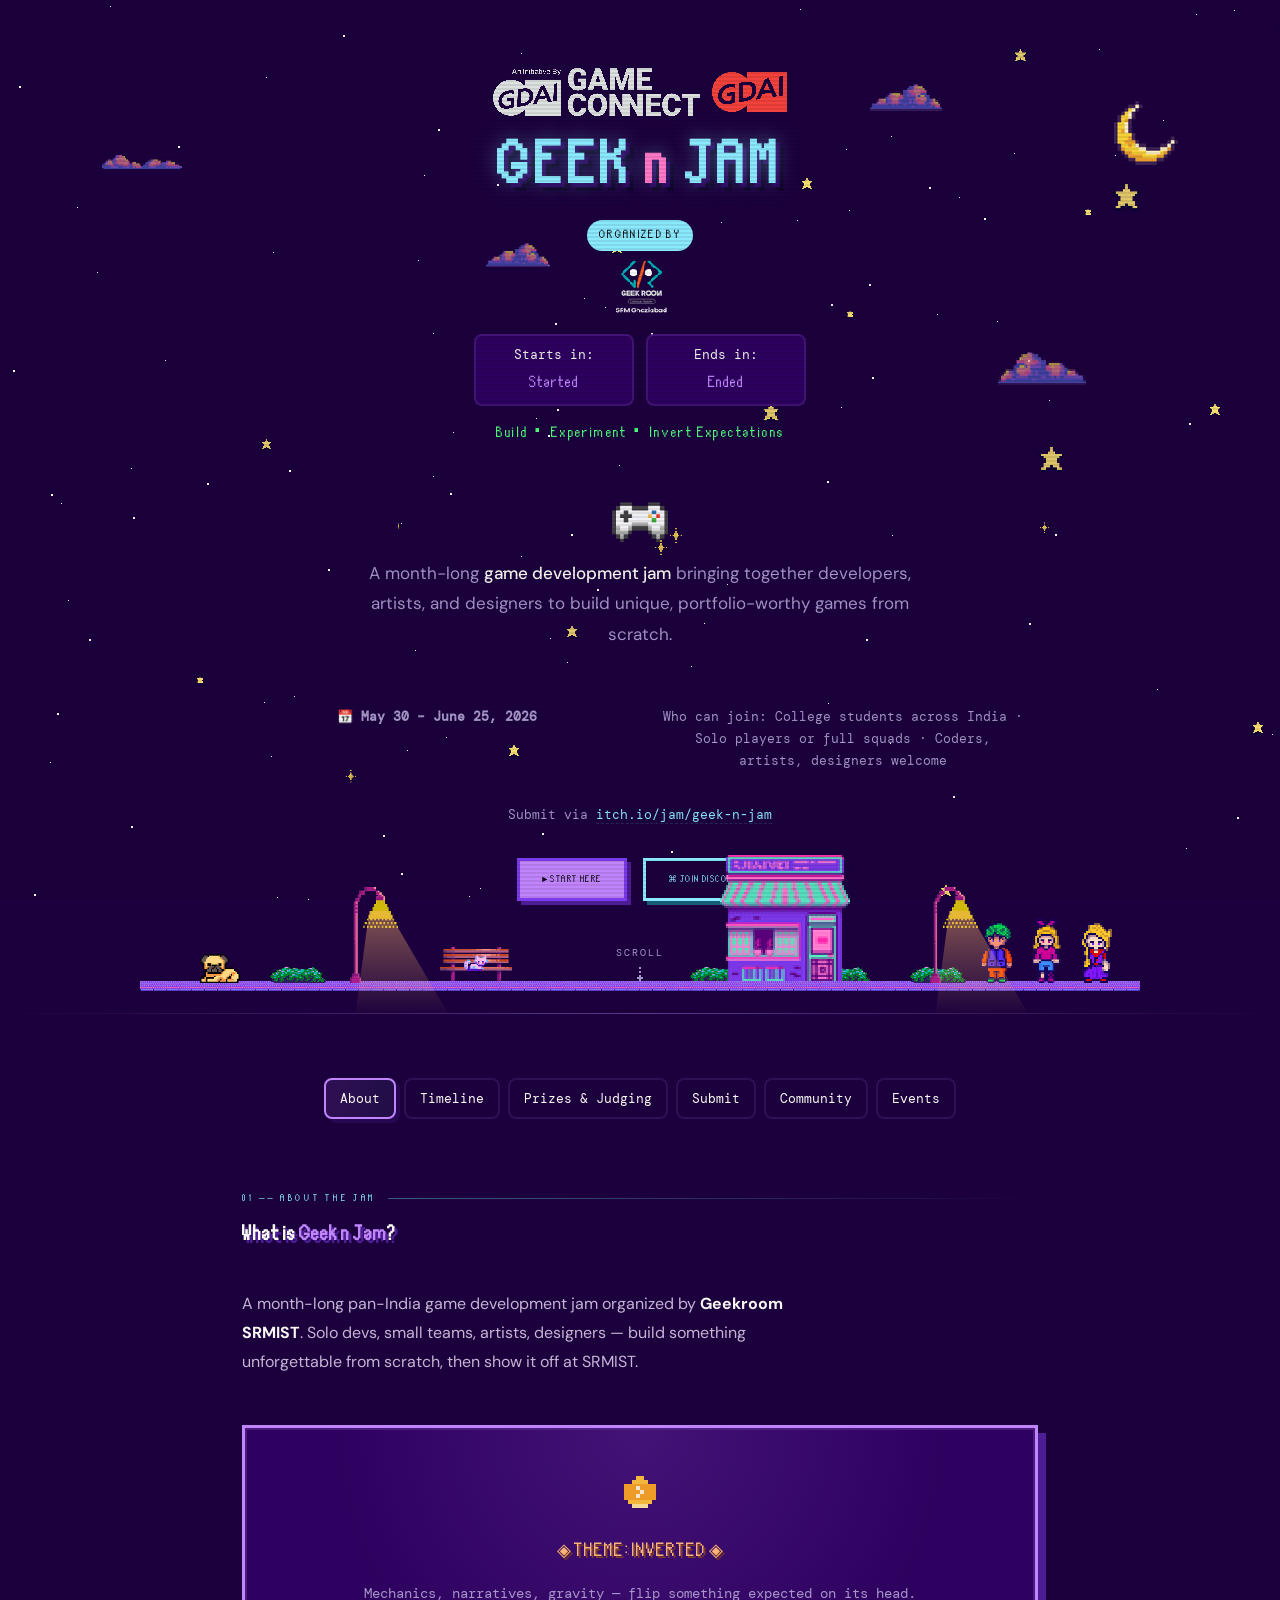
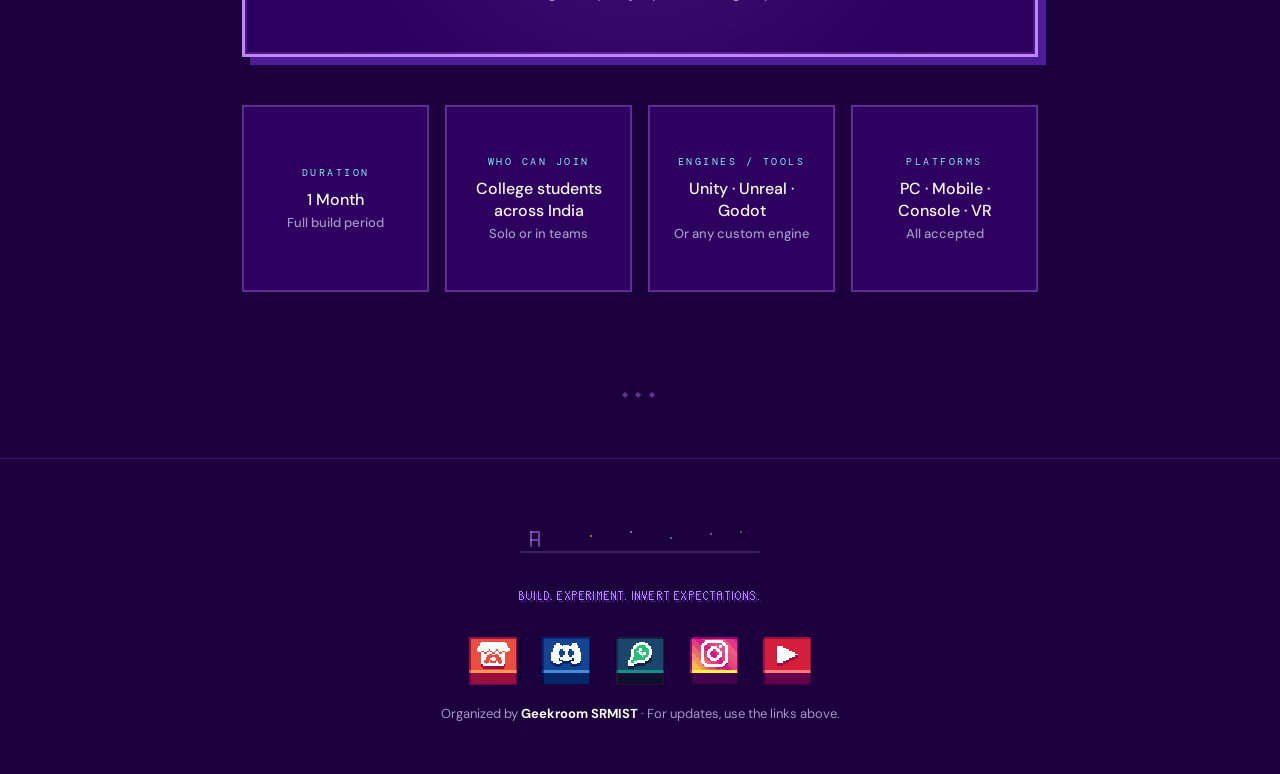
==== index.html @ 782bf377 "Rename entrypoint to index.html and simplify vercel.json" ====
<!DOCTYPE html>
<html lang="en">

<head>
  <meta charset="UTF-8">
  <meta name="viewport" content="width=device-width, initial-scale=1.0">
  <title>Geek n Jam — Build. Experiment. Invert expectations.</title>
  <link rel="preconnect" href="https://fonts.googleapis.com">
  <link
    href="https://fonts.googleapis.com/css2?family=Press+Start+2P&family=DM+Sans:wght@300;400;500;600&family=DM+Mono:wght@400;500&display=swap"
    rel="stylesheet">
  <link rel="stylesheet" href="https://cdnjs.cloudflare.com/ajax/libs/font-awesome/6.5.2/css/all.min.css">
  <link rel="stylesheet" href="style.css">
</head>

<body>

  <!-- Star field -->
  <div class="stars" id="stars"></div>


  <!-- ── HERO ── -->
  <header class="hero">
    <!-- Floating clouds and moon in the background sky, matching the poster -->
    <img src="assets/moon.png" class="hero-sprite hero-moon" alt="Moon">
    <img src="assets/cloud_1.png" class="hero-sprite hero-cloud cloud-1" alt="Cloud 1">
    <img src="assets/cloud_2.png" class="hero-sprite hero-cloud cloud-2" alt="Cloud 2">
    <img src="assets/cloud_3.png" class="hero-sprite hero-cloud cloud-3" alt="Cloud 3">
    <img src="assets/cloud_4.png" class="hero-sprite hero-cloud cloud-4" alt="Cloud 4">

    <div class="wrap" style="position:relative;z-index:2">

      <div class="partner-logos" aria-hidden="false">
        <img src="assets/logo/game_connect.png" alt="Game Connect" class="logo-game-connect">
        <img src="assets/logo/gdai.png" alt="GDAI" class="logo-gdai">
      </div>
      <h1 class="hero-title">
        GEEK <span>n</span> JAM
      </h1>
      <div class="organizer-card" aria-hidden="false">
        <div class="organized-label">ORGANIZED BY</div>
        <a href="https://www.geekroom-srmist.co.in/" target="_blank" rel="noopener noreferrer" title="Geekroom website">
          <img src="assets/logo/geekroom.png" alt="Geekroom" class="logo-geekroom">
        </a>
      </div>
      <!-- Timers: countdown to start (May 30) and countdown to end (July 25) -->
      <div class="timers" aria-hidden="false" style="margin-top:0.6rem">
        <div class="timer" id="timer-to-start" aria-live="polite" role="status">Starts in: <span class="t-val">--</span>
        </div>
        <div class="timer" id="timer-to-end" aria-live="polite" role="status">Ends in: <span class="t-val">--</span>
        </div>
      </div>
      <p class="hero-sub">Build · Experiment · Invert Expectations</p>
      <img src="assets/controller.png" alt="Game controller" class="hero-controller">

      <p class="hero-desc">
        A month-long <strong>game development jam</strong> bringing together developers, artists, and designers to build
        unique, portfolio-worthy games from scratch.
      </p>

      <div class="promo-details" aria-hidden="false">
        <div><strong>📅 May 30 – June 25, 2026</strong></div>
        <div>Who can join: College students across India · Solo players or full squads · Coders, artists, designers
          welcome</div>
        <div>Submit via <a href="https://itch.io/jam/geek-n-jam" target="_blank"
            rel="noopener">itch.io/jam/geek-n-jam</a></div>
      </div>

      <div class="hero-cta">
        <a href="#details" class="btn btn-primary">► START HERE</a>
        <a href="https://discord.gg/c8ZzEN5f9u" target="_blank" class="btn btn-outline">⌘ JOIN DISCORD</a>
      </div>
    </div>

    <!-- Dynamic animated retro pixel street scene matching the poster theme -->
    <div class="pixel-street-scene">
      <!-- Moving cars (relative to full-screen width so they drive edge-to-edge) -->
      <img src="assets/car_1.png" class="scene-car-1" alt="Sports Car Red">
      <img src="assets/car_2.png" class="scene-car-2" alt="Retro Car Blue">

      <div class="scene-viewport">
        <!-- Ground elements -->
        <img src="assets/dog.png" class="scene-sprite scene-dog" alt="Dog">
        <img src="assets/bush.png" class="scene-sprite scene-bush-1" alt="Bush 1">
        <div class="scene-lamp-wrap">
          <img src="assets/lamp.png" class="scene-lamp" alt="Street Lamp">
          <div class="lamp-light"></div>
        </div>
        <div class="scene-bench-wrap">
          <img src="assets/bench.png" class="scene-bench" alt="Bench">
          <img src="assets/cat.png" class="scene-cat" alt="Cat on Bench">
        </div>
        <!-- Shop with peeking bushes behind it -->
        <img src="assets/bush.png" class="scene-sprite scene-shop-bush-left" alt="Shop Bush Left">
        <img src="assets/bush.png" class="scene-sprite scene-shop-bush-right" alt="Shop Bush Right">
        <img src="assets/shop.png" class="scene-sprite scene-shop" alt="Retro Store">
        <img src="assets/bush.png" class="scene-sprite scene-bush-2" alt="Bush 2">

        <!-- Second street lamp (not flickering) beside humans -->
        <div class="scene-lamp-wrap scene-lamp-right">
          <img src="assets/lamp.png" class="scene-lamp" alt="Street Lamp">
          <div class="lamp-light no-flicker"></div>
        </div>

        <img src="assets/man.png" class="scene-sprite scene-man" alt="Dev Boy">
        <img src="assets/woman_1.png" class="scene-sprite scene-woman-1" alt="Artist Girl">
        <img src="assets/woman_2.png" class="scene-sprite scene-woman-2" alt="Designer Girl">

        <!-- Street pavement -->
        <div class="street-floor"></div>
      </div>
    </div>

    <div class="scroll-hint">
      <span>SCROLL</span>
      <svg width="10" height="14" viewBox="0 0 10 14" fill="none">
        <rect x="4" y="0" width="2" height="2" fill="currentColor" />
        <rect x="4" y="4" width="2" height="2" fill="currentColor" />
        <rect x="4" y="8" width="2" height="2" fill="currentColor" />
        <rect x="2" y="10" width="6" height="2" fill="currentColor" />
        <rect x="4" y="12" width="2" height="2" fill="currentColor" />
      </svg>
    </div>
  </header>

  <div class="divider"></div>

  <!-- Tabs container: wraps the main site sections into three tabbed panels -->
  <div class="tabs wrap" id="main-tabs">
    <nav class="tabs-nav" role="tablist" aria-label="Main sections">
      <button class="tab-btn" role="tab" aria-selected="true" data-target="tab-about">About</button>
      <button class="tab-btn" role="tab" aria-selected="false" data-target="tab-timeline">Timeline</button>
      <button class="tab-btn" role="tab" aria-selected="false" data-target="tab-judging">Prizes & Judging</button>
      <button class="tab-btn" role="tab" aria-selected="false" data-target="tab-submit">Submit</button>
      <button class="tab-btn" role="tab" aria-selected="false" data-target="tab-community">Community</button>
      <button class="tab-btn" role="tab" aria-selected="false" data-target="tab-events">Events</button>
    </nav>

    <div class="tabs-panels">
      <div id="tab-about" class="tab-panel">

        <!-- ── ABOUT + THEME ── -->
        <section id="details">
          <div class="wrap">
            <div class="section-label">01 ── ABOUT THE JAM</div>
            <h2 class="section-title">What is <span class="accent">Geek n Jam</span>?</h2>

            <p style="font-size:16px;color:#c4b5d4;max-width:600px;margin-bottom:3rem;line-height:1.8">
              A month-long pan-India game development jam organized by <strong style="color:var(--c-white)">Geekroom
                SRMIST</strong>. Solo devs, small teams, artists, designers — build something unforgettable from
              scratch, then show it off at SRMIST.
            </p>

            <div style="margin-bottom:3rem" class="fade-up">
              <div class="theme-card pixel-box">
                <div style="margin-bottom:0.75rem">
                  <svg width="32" height="32" viewBox="0 0 16 16" fill="none"
                    style="image-rendering:pixelated;margin-bottom:8px">
                    <rect x="6" y="0" width="4" height="2" fill="#fbbf24" />
                    <rect x="4" y="2" width="8" height="2" fill="#fbbf24" />
                    <rect x="0" y="4" width="16" height="8" fill="#f59e0b" />
                    <rect x="2" y="12" width="12" height="2" fill="#fbbf24" />
                    <rect x="4" y="14" width="8" height="2" fill="#fde68a" />
                    <rect x="6" y="5" width="2" height="2" fill="#fef3c7" />
                    <rect x="8" y="7" width="2" height="2" fill="#fef3c7" />
                    <rect x="6" y="9" width="2" height="2" fill="#fef3c7" />
                  </svg>
                </div>
                <p class="reveal-text">◈ THEME: INVERTED ◈</p>
                <p class="reveal-sub">Mechanics, narratives, gravity — flip something expected on its head.</p>
              </div>
            </div>

            <div class="info-grid fade-up">
              <div class="info-card">
                <div class="info-card-label">Duration</div>
                <div class="info-card-value">1 Month<br><span style="font-size:13px;color:var(--c-muted)">Full build
                    period</span></div>
              </div>
              <div class="info-card">
                <div class="info-card-label">Who can join</div>
                <div class="info-card-value">College students across India<br><span
                    style="font-size:13px;color:var(--c-muted)">Solo or in teams</span></div>
              </div>
              <div class="info-card">
                <div class="info-card-label">Engines / Tools</div>
                <div class="info-card-value">Unity · Unreal · Godot<br><span
                    style="font-size:13px;color:var(--c-muted)">Or any custom engine</span></div>
              </div>
              <div class="info-card">
                <div class="info-card-label">Platforms</div>
                <div class="info-card-value">PC · Mobile · Console · VR<br><span
                    style="font-size:13px;color:var(--c-muted)">All accepted</span></div>
              </div>
            </div>
          </div>
        </section>

        <div class="divider-pixel">◆ ◆ ◆</div>

        <!-- end of ABOUT panel -->
      </div>

      <div id="tab-timeline" class="tab-panel" hidden>

        <!-- ── TIMELINE ── -->
        <section style="padding: 3rem 0 4rem;">
          <div class="wrap">
            <div class="section-label">01.5 ── THE SCHEDULE</div>
            <h2 class="section-title">Geek n Jam 2026 — <span class="accent">Timeline</span></h2>
          </div>

          <!-- Horizontal alternating timeline wrapper -->
          <div class="tl-wrapper fade-up">
            <div class="tl-scroll">
              <div class="tl-track">
                <!-- Simple solid timeline bar -->
                <div class="tl-line"></div>

                <!-- May 23 (Odd - Card goes to Bottom) -->
                <div class="tl-item pos-bottom active">
                  <div class="tl-top-space"></div>
                  
                  <div class="tl-node-container">
                    <div class="tl-node"></div>
                  </div>
                  
                  <div class="tl-bottom-space">
                    <div class="tl-card">
                      <div class="tl-date">MAY 23</div>
                      <h3 class="tl-title">Theme Reveal & Kickoff</h3>
                      <p class="tl-desc">Introduction to the jam, rules, categories, roadmap, and official theme announcement.</p>
                      <span class="tl-badge"><i class="fa-solid fa-clock-rotate-left"></i> ACTIVE PHASE</span>
                    </div>
                  </div>
                </div>

                <!-- May 30 — June 25 (Even - Card goes to Top) -->
                <div class="tl-item pos-top">
                  <div class="tl-top-space">
                    <div class="tl-card">
                      <div class="tl-date">MAY 30 — JUNE 25</div>
                      <h3 class="tl-title">Main Build Period</h3>
                      <p class="tl-desc">The core development phase of Geek n Jam. Build solo or in squads, polish mechanics, and form games from scratch.</p>

                      <div class="tl-details-grid">
                        <div class="tl-details-section">
                          <div class="tl-section-title"><i class="fa-solid fa-gamepad"></i> Development roadmap:</div>
                          <ul class="tl-list">
                            <li><span class="bullet">▶</span><strong>Form teams</strong> or work solo</li>
                            <li><span class="bullet">▶</span><strong>Build your games</strong> from scratch</li>
                            <li><span class="bullet">▶</span>Attend online sessions and skill workshops</li>
                            <li><span class="bullet">▶</span>Interact with industry mentors & speakers</li>
                            <li><span class="bullet">▶</span>Submit playable builds on itch.io</li>
                          </ul>
                        </div>
                      </div>
                    </div>
                  </div>
                  
                  <div class="tl-node-container">
                    <div class="tl-node"></div>
                  </div>
                  
                  <div class="tl-bottom-space"></div>
                </div>

                <!-- June 25 (Odd - Card goes to Bottom) -->
                <div class="tl-item pos-bottom">
                  <div class="tl-top-space"></div>
                  
                  <div class="tl-node-container">
                    <div class="tl-node"></div>
                  </div>
                  
                  <div class="tl-bottom-space">
                    <div class="tl-card">
                      <div class="tl-date">JUNE 25</div>
                      <h3 class="tl-title">Submission Deadline</h3>
                      <p class="tl-desc">The final milestone. Submit your creation before the clock runs out.</p>

                      <div class="tl-details-grid">
                        <div class="tl-details-section">
                          <div class="tl-section-title"><i class="fa-solid fa-file-arrow-up"></i> Teams must submit:</div>
                          <ul class="tl-list">
                            <li><span class="bullet">▶</span><strong>Playable game build</strong> (Web, PC, Mobile)</li>
                            <li><span class="bullet">▶</span><strong>Gameplay video</strong> (1–2 minutes showcasing loop)</li>
                            <li><span class="bullet">▶</span><strong>Source repository</strong> (public Git link)</li>
                            <li><span class="bullet">▶</span><strong>Game description & controls</strong></li>
                            <li><span class="bullet">▶</span><strong>Asset credits</strong> (external declarations)</li>
                          </ul>
                        </div>
                      </div>
                    </div>
                  </div>
                </div>

                <!-- July 1 — July 31 (Even - Card goes to Top) -->
                <div class="tl-item pos-top">
                  <div class="tl-top-space">
                    <div class="tl-card">
                      <div class="tl-date">JULY 1 — JULY 31</div>
                      <h3 class="tl-title">Bonus Points & Judging</h3>
                      <p class="tl-desc">Expand your game, earn extra credit, and showcase real-world development steps while judges evaluate.</p>

                      <div class="tl-details-grid">
                        <div class="tl-details-section">
                          <div class="tl-section-title"><i class="fa-solid fa-star"></i> Earn Bonus Points:</div>
                          <ul class="tl-list" style="margin-bottom:0.75rem">
                            <li><span class="bullet">▶</span>Publish trailers, devlogs, & postmortems</li>
                            <li><span class="bullet">▶</span>Port platforms, marketing, & polish UI</li>
                          </ul>
                          <div class="tl-section-title"><i class="fa-solid fa-gavel"></i> Judges evaluate:</div>
                          <ul class="tl-list">
                            <li><span class="bullet">▶</span>Gameplay, Theme, Art, Audio & Innovation</li>
                          </ul>
                        </div>
                      </div>
                    </div>
                  </div>
                  
                  <div class="tl-node-container">
                    <div class="tl-node"></div>
                  </div>
                  
                  <div class="tl-bottom-space"></div>
                </div>

                <!-- 2nd week of august (Odd - Card goes to Bottom) -->
                <div class="tl-item pos-bottom">
                  <div class="tl-top-space"></div>
                  
                  <div class="tl-node-container">
                    <div class="tl-node"></div>
                  </div>
                  
                  <div class="tl-bottom-space">
                    <div class="tl-card highlight-card">
                      <div class="tl-date">2ND WEEK OF AUGUST</div>
                      <h3 class="tl-title">Offline Showcase & Prizes</h3>
                      <p class="tl-desc">The grand finale! Invite-only showcase live at the **SRMIST NCR Campus** with live demos & ceremonies.</p>

                      <div class="tl-details-grid">
                        <div class="tl-details-section">
                          <div class="tl-section-title"><i class="fa-solid fa-trophy"></i> Rewards & Prizes:</div>
                          <ul class="tl-list rewards-list">
                            <li><span class="bullet">🎁</span><strong>Cash prizes</strong> & trophies for top teams</li>
                            <li><span class="bullet">🎁</span><strong>IGDC 2026 tickets</strong> & Steam keys</li>
                            <li><span class="bullet">🎁</span><strong>Internship offers</strong> from leading Indian studios</li>
                          </ul>
                        </div>
                      </div>
                    </div>
                  </div>
                </div>
              </div>
            </div>
          </div>
        </section>

        <div class="divider-pixel">◆ ◆ ◆</div>

      </div>

      <div id="tab-judging" class="tab-panel" hidden>

        <!-- ── PRIZES & JUDGING ── -->
        <section>
          <div class="wrap">
            <div class="section-label">04 ── PRIZE POOL</div>
            <h2 class="section-title">Rewards & <span class="accent">Prizes</span></h2>
            
            <div class="prizes-grid fade-up">
              <!-- 1st Place -->
              <div class="prize-card gold-card">
                <span class="prize-badge">🥇 1ST PLACE OVERALL</span>
                <div class="prize-title">Overall Winner</div>
                <ul class="prize-rewards">
                  <li><strong>₹3000</strong> Cash Prize</li>
                  <li>IGDC 2026 Tickets</li>
                  <li>Official Winner Trophy</li>
                  <li>Internship Opportunities</li>
                </ul>
              </div>

              <!-- 2nd Place -->
              <div class="prize-card silver-card">
                <span class="prize-badge">🥈 2ND PLACE OVERALL</span>
                <div class="prize-title">Runner Up</div>
                <ul class="prize-rewards">
                  <li><strong>₹2000</strong> Cash Prize</li>
                  <li>IGDC 2026 Tickets</li>
                  <li>Official Winner Trophy</li>
                  <li>Internship Opportunities</li>
                </ul>
              </div>

              <!-- 3rd Place -->
              <div class="prize-card bronze-card">
                <span class="prize-badge">🥉 3RD PLACE OVERALL</span>
                <div class="prize-title">Second Runner Up</div>
                <ul class="prize-rewards">
                  <li><strong>₹1000</strong> Cash Prize</li>
                  <li>IGDC 2026 Tickets</li>
                  <li>Official Winner Trophy</li>
                  <li>Internship Opportunities</li>
                </ul>
              </div>

              <!-- Category Winners -->
              <div class="prize-card category-card">
                <span class="prize-badge">🎮 CATEGORY WINNERS</span>
                <div class="prize-title">Category Awards</div>
                <ul class="prize-rewards">
                  <li>Steam Games</li>
                  <li>Official Category Trophies</li>
                  <li>Internship Opportunities</li>
                  <li>Sponsored rewards</li>
                </ul>
              </div>
            </div>

            <p style="font-family:var(--font-mono);font-size:12px;color:var(--c-muted);margin-bottom:5rem;text-align:center">
              * Internship opportunities are from leading Indian game studios. Additional rewards, collaborations, and sponsored prizes may be added during the jam.
            </p>

            <div class="section-label">05 ── JUDGING</div>
            <h2 class="section-title">Judging <span class="accent">Categories</span></h2>

            <div class="categories-grid fade-up">
              <!-- Best Use of Theme -->
              <div class="category-details-card">
                <span class="category-icon">🌀</span>
                <div class="category-name">Best Use of Theme</div>
                <div class="category-desc">Awarded to the team that interprets and integrates the theme “Inverted” in the most creative, meaningful, or unexpected way.</div>
              </div>

              <!-- Best Gameplay Design -->
              <div class="category-details-card">
                <span class="category-icon">🎮</span>
                <div class="category-name">Best Gameplay Design</div>
                <div class="category-desc">Focused on how fun, polished, balanced, and engaging the core gameplay loop is. Controls, level flow, and game feel.</div>
                <div class="category-highlights">
                  <span class="category-highlight-tag">Game Feel</span>
                  <span class="category-highlight-tag">Mechanics</span>
                  <span class="category-highlight-tag">Flow</span>
                </div>
              </div>

              <!-- Best Art Direction -->
              <div class="category-details-card">
                <span class="category-icon">🎨</span>
                <div class="category-name">Best Art Direction</div>
                <div class="category-desc">Focused on overall visual identity and artistic consistency — including UI, environments, color language, and animation style.</div>
              </div>

              <!-- Best Narrative -->
              <div class="category-details-card">
                <span class="category-icon">📖</span>
                <div class="category-name">Best Narrative</div>
                <div class="category-desc">Awarded to the game with the strongest storytelling, worldbuilding, emotional impact, character writing, or narrative structure.</div>
              </div>

              <!-- Best Music / Audio -->
              <div class="category-details-card">
                <span class="category-icon">🎵</span>
                <div class="category-name">Best Music & Audio</div>
                <div class="category-desc">Recognizes exceptional soundtracks, environmental ambience, sound effects, voice work, and overall soundscapes.</div>
              </div>

              <!-- Best Technical Innovation -->
              <div class="category-details-card">
                <span class="category-icon">🚀</span>
                <div class="category-name">Best Technical Innovation</div>
                <div class="category-desc">Rewards unique technical implementation, procedural systems, advanced shaders, clever rendering, or interesting engine-level work.</div>
                <div class="category-highlights">
                  <span class="category-highlight-tag">Procedural</span>
                  <span class="category-highlight-tag">Shaders</span>
                  <span class="category-highlight-tag">AI</span>
                </div>
              </div>

              <!-- Best Optimization -->
              <div class="category-details-card">
                <span class="category-icon">⚙️</span>
                <div class="category-name">Best Technical Optimization</div>
                <div class="category-desc">Demonstrates technical efficiency, performance stability, low resource usage, clever compression, or low-end hardware compatibility.</div>
                <div class="category-highlights">
                  <span class="category-highlight-tag">Low-end</span>
                  <span class="category-highlight-tag">Efficiency</span>
                </div>
              </div>

              <!-- Best Rookie Game -->
              <div class="category-details-card">
                <span class="category-icon">🐣</span>
                <div class="category-name">Best Rookie Game</div>
                <div class="category-desc">For beginners or first-time game jam participants who show strong creative spark, technical potential, and execution.</div>
              </div>

              <!-- Community Voted -->
              <div class="category-details-card">
                <span class="category-icon">👥</span>
                <div class="category-name">Community Voted</div>
                <div class="category-desc">Chosen directly by community voting and player feedback after playable game builds are officially released on Itch.</div>
              </div>
            </div>
          </div>
        </section>

        <div class="divider-pixel">◆ ◆ ◆</div>

      </div>

      <div id="tab-submit" class="tab-panel" hidden>

        <!-- ── SUBMISSION ── -->
        <section>
          <div class="wrap">
            <div class="section-label">02 ── WHAT TO SUBMIT</div>
            <h2 class="section-title">Submission <span class="accent">Requirements</span></h2>
            <ul class="req-list fade-up">
              <li><span class="bullet">▶</span>Playable game build — your game must actually run</li>
              <li><span class="bullet">▶</span>Gameplay video (1–2 minutes) showing core mechanics</li>
              <li><span class="bullet">▶</span>Source code repository (public GitHub/GitLab)</li>
              <li><span class="bullet">▶</span>Game description & controls — short and clear</li>
              <li><span class="bullet">▶</span>Asset credits — list everything you didn't make yourself</li>
            </ul>
          </div>
        </section>

        </section>

        <div class="divider"></div>

        <!-- ── RULES ── -->
        <section>
          <div class="wrap">
            <div class="section-label">03 ── THE RULES</div>
            <h2 class="section-title">What's <span class="accent">Allowed</span></h2>
            <div class="rules-grid fade-up">
              <div class="rule-pill no"><span class="rule-pill-icon">✕</span>No AI-generated assets</div>
              <div class="rule-pill no"><span class="rule-pill-icon">✕</span>No plagiarism</div>
              <div class="rule-pill yes"><span class="rule-pill-icon">✓</span>Paid assets (must declare)</div>
              <div class="rule-pill no"><span class="rule-pill-icon">✕</span>No pre-built games</div>
              <div class="rule-pill yes"><span class="rule-pill-icon">✓</span>All engines welcome</div>
              <div class="rule-pill yes"><span class="rule-pill-icon">✓</span>Solo or team play</div>
            </div>
            <p style="margin-top:1.25rem;font-size:13px;color:var(--c-muted);font-family:var(--font-mono)">
              ⚠ Game must be built entirely during the jam period. Previously built games will not be considered.
            </p>
          </div>
        </section>

        <div class="divider-pixel">◆ ◆ ◆</div>

      </div>

      <div id="tab-community" class="tab-panel" hidden>

        <!-- ── WHAT MAKES IT SPECIAL ── -->
        <section>
          <div class="wrap">
            <div class="section-label">05 ── WHY JOIN</div>
            <h2 class="section-title">What Makes This <span class="accent">Special</span></h2>
            <div class="special-grid fade-up">
              <div class="special-card">
                <div class="special-card-num">01</div>
                <div class="special-card-title">Live Sessions</div>
                <div class="special-card-desc">Talks and sessions with actual game industry professionals during the
                  jam.</div>
              </div>
              <div class="special-card">
                <div class="special-card-num">02</div>
                <div class="special-card-title">Real Exposure</div>
                <div class="special-card-desc">Real-world game dev experience — not a toy project, a portfolio piece.
                </div>
              </div>
              <div class="special-card">
                <div class="special-card-num">03</div>
                <div class="special-card-title">Offline Showcase</div>
                <div class="special-card-desc">Top entries get showcased live at SRMIST in front of peers and judges.
                </div>
              </div>
            </div>
          </div>
        </section>

        </section>

        <div class="divider-pixel">◆ ◆ ◆</div>

        <!-- ── SHOWCASE ── -->
        <section>
          <div class="wrap">
            <div class="showcase-banner fade-up">
              <div>
                <h3>FINAL SHOWCASE @ SRMIST</h3>
                <p>Present your game live. Showcase your work in front of peers and judges. Get recognized for your
                  creativity and execution.</p>
              </div>
              <div style="flex-shrink:0">
                <svg width="80" height="80" viewBox="0 0 24 24" fill="none" style="image-rendering:pixelated">
                  <rect x="6" y="8" width="12" height="10" fill="none" stroke="#c084fc" stroke-width="1.5" />
                  <rect x="8" y="18" width="8" height="2" fill="#c084fc" />
                  <rect x="6" y="20" width="12" height="1" fill="#c084fc" />
                  <circle cx="12" cy="13" r="2" stroke="#67e8f9" stroke-width="1.5" />
                  <rect x="3" y="8" width="3" height="5" rx="0" fill="none" stroke="#a78bfa" stroke-width="1.5" />
                  <rect x="18" y="8" width="3" height="5" rx="0" fill="none" stroke="#a78bfa" stroke-width="1.5" />
                </svg>
              </div>
            </div>
          </div>
        </section>

        </section>

        <div class="divider"></div>

        <!-- ── DISCORD ── -->
        <section>
          <div class="wrap fade-up">
            <div class="discord-block">
              <div>
                <div class="label">⌘ COMMUNITY</div>
                <p>Join the Discord for updates, team finding, and announcements.</p>
              </div>
              <a href="https://discord.gg/c8ZzEN5f9u" target="_blank" class="btn btn-outline"
                style="border-color:#7289da;color:#7289da;box-shadow:4px 4px 0 rgba(114,137,218,0.3)">
                ⌘ JOIN SERVER
              </a>
            </div>
          </div>
        </section>
        </section>

        <!-- end of community panel -->
      </div>

      <div id="tab-events" class="tab-panel" hidden>
        <section>
          <div class="wrap">
            <div class="section-label">06 ── EVENTS</div>
            <h2 class="section-title">Weekly <span class="accent">Speakers</span></h2>
            <p style="color:var(--c-muted);margin-bottom:1rem">Eight weekly sessions starting from <strong>May 30,
                2026</strong>. Speakers will be announced — currently marked as coming soon.</p>

            <div class="weeks-grid fade-up">
              <div class="week-card">
                <div class="week-num">WEEK 1</div>
                <div class="week-dates">May 30 – Jun 5</div>
                <div class="week-speaker">Speaker: Coming soon</div>
              </div>
              <div class="week-card">
                <div class="week-num">WEEK 2</div>
                <div class="week-dates">Jun 6 – Jun 12</div>
                <div class="week-speaker">Speaker: Coming soon</div>
              </div>
              <div class="week-card">
                <div class="week-num">WEEK 3</div>
                <div class="week-dates">Jun 13 – Jun 19</div>
                <div class="week-speaker">Speaker: Coming soon</div>
              </div>
              <div class="week-card">
                <div class="week-num">WEEK 4</div>
                <div class="week-dates">Jun 20 – Jun 26</div>
                <div class="week-speaker speaker-meta">
                  <div class="speaker-row">
                    <span>Speaker:</span>
                    <a class="speaker-name" href="https://www.linkedin.com/in/ritik-mishra-0ba500188/" target="_blank" rel="noopener noreferrer">Ritik Mishra</a>
                    <a class="speaker-linkedin" href="https://www.linkedin.com/in/ritik-mishra-0ba500188/" target="_blank" rel="noopener noreferrer" aria-label="Ritik Mishra on LinkedIn">
                      <i class="fa-brands fa-linkedin-in" aria-hidden="true"></i>
                    </a>
                  </div>
                  <a class="speaker-org" href="https://www.underdogsthestudio.com/" target="_blank" rel="noopener noreferrer">underDOGS studios</a>
                </div>
              </div>
              <div class="week-card">
                <div class="week-num">WEEK 5</div>
                <div class="week-dates">Jun 27 – Jul 3</div>
                <div class="week-speaker">Speaker: Coming soon</div>
              </div>
              <div class="week-card">
                <div class="week-num">WEEK 6</div>
                <div class="week-dates">Jul 4 – Jul 10</div>
                <div class="week-speaker">Speaker: Coming soon</div>
              </div>
              <div class="week-card">
                <div class="week-num">WEEK 7</div>
                <div class="week-dates">Jul 11 – Jul 17</div>
                <div class="week-speaker">Speaker: Coming soon</div>
              </div>
              <div class="week-card">
                <div class="week-num">WEEK 8</div>
                <div class="week-dates">Jul 18 – Jul 24</div>
                <div class="week-speaker">Speaker: Coming soon</div>
              </div>
            </div>

            <div class="final-week fade-up">
              <div class="week-card" style="min-width:320px;">
                <div class="week-num">FINAL WEEK</div>
                <div class="week-dates">Jul 25 – Jul 31</div>
                <div class="week-speaker">Final round: DISC</div>
              </div>
            </div>
          </div>
        </section>
      </div>
    </div>
  </div>

  <!-- ── FOOTER ── -->
  <footer>
    <div class="wrap">
      <div class="pixel-scene" style="margin-bottom:1.5rem">
        <svg width="240" height="32" viewBox="0 0 240 32" fill="none" style="image-rendering:pixelated">
          <rect x="0" y="28" width="240" height="2" fill="rgba(192,132,252,0.2)" />
          <!-- Pixel text: GEEK N JAM -->
          <rect x="10" y="8" width="2" height="16" fill="rgba(192,132,252,0.5)" />
          <rect x="10" y="8" width="8" height="2" fill="rgba(192,132,252,0.5)" />
          <rect x="10" y="16" width="8" height="2" fill="rgba(192,132,252,0.5)" />
          <rect x="18" y="8" width="2" height="16" fill="rgba(192,132,252,0.5)" />
          <!-- decorative stars -->
          <rect x="70" y="12" width="2" height="2" fill="#fbbf24" opacity="0.6" />
          <rect x="110" y="8" width="2" height="2" fill="#c084fc" opacity="0.7" />
          <rect x="150" y="14" width="2" height="2" fill="#67e8f9" opacity="0.5" />
          <rect x="190" y="10" width="2" height="2" fill="#f472b6" opacity="0.6" />
          <rect x="220" y="8" width="2" height="2" fill="#fbbf24" opacity="0.4" />
        </svg>
      </div>
      <p class="tagline">BUILD. EXPERIMENT. INVERT EXPECTATIONS.</p>
      <div class="social-links" aria-label="Geek n Jam social links">
        <a class="social-link social-link-icon itch" href="https://itch.io/jam/geek-n-jam" target="_blank"
          rel="noopener" aria-label="itch.io Register">
          <img src="assets/social/itch.png" alt="" class="social-icon social-icon-normal">
          <img src="assets/social/pressed/itch.png" alt="" class="social-icon social-icon-pressed">
          <span class="sr-only">itch.io - Register</span>
        </a>
        <a class="social-link social-link-icon discord" href="https://discord.gg/c8ZzEN5f9u" target="_blank"
          rel="noopener" aria-label="Discord">
          <img src="assets/social/discord.png" alt="" class="social-icon social-icon-normal">
          <img src="assets/social/pressed/discord.png" alt="" class="social-icon social-icon-pressed">
          <span class="sr-only">Discord</span>
        </a>
        <a class="social-link social-link-icon whatsapp" href="https://chat.whatsapp.com/G2aQ3w3JUpC5bc1FgWrqof"
          target="_blank" rel="noopener" aria-label="WhatsApp">
          <img src="assets/social/whatsapp.png" alt="" class="social-icon social-icon-normal">
          <img src="assets/social/pressed/whatsapp.png" alt="" class="social-icon social-icon-pressed">
          <span class="sr-only">WhatsApp</span>
        </a>
        <a class="social-link social-link-icon insta" href="https://www.instagram.com/geekroom_srmist_ghz/"
          target="_blank" rel="noopener" aria-label="Instagram">
          <img src="assets/social/instagram.png" alt="" class="social-icon social-icon-normal">
          <img src="assets/social/pressed/instagram.png" alt="" class="social-icon social-icon-pressed">
          <span class="sr-only">Instagram</span>
        </a>
        <a class="social-link social-link-icon youtube" href="https://www.youtube.com/@GeekroomSRMIST"
          target="_blank" rel="noopener" aria-label="YouTube">
          <img src="assets/social/youtube.png" alt="" class="social-icon social-icon-normal">
          <img src="assets/social/pressed/youtube.png" alt="" class="social-icon social-icon-pressed">
          <span class="sr-only">YouTube</span>
        </a>
      </div>
      <p class="sub">Organized by <strong style="color:var(--c-white)">Geekroom SRMIST</strong> · For updates, use the
        links above.</p>
    </div>
  </footer>

  <script src="script.js" defer></script>
</body>

</html>
---- style.css ----
@font-face {
  font-family: 'RetroPix';
  src: url('assets/font/retropix.otf/retropix.otf') format('opentype');
}

:root {
  --px: 2px;
  --c-bg: #1c003d; /* Rich deep night violet */
  --c-bg2: #2d005f; /* Medium saturated dark violet */
  --c-bg3: #3e0082; /* Lighter bright violet */
  --c-purple: #c084fc;
  --c-pink: #ff79c6;
  --c-cyan: #8be9fd;
  --c-yellow: #ffb86c;
  --c-green: #50fa7b;
  --c-white: #f8f8f2;
  --c-muted: #a496c7;
  --pixel-border: 3px solid;
  --font-pixel: 'RetroPix', 'Press Start 2P', monospace;
  --font-body: 'DM Sans', sans-serif;
  --font-mono: 'DM Mono', monospace;
}

*, *::before, *::after { box-sizing: border-box; margin: 0; padding: 0; }

body {
  background: var(--c-bg);
  color: var(--c-white);
  font-family: var(--font-body);
  font-size: 16px;
  line-height: 1.7;
  overflow-x: hidden;
}

/* ── SCANLINE OVERLAY ── */
body::before {
  content: '';
  position: fixed;
  inset: 0;
  background: repeating-linear-gradient(0deg, transparent, transparent 2px, rgba(0,0,0,0.08) 2px, rgba(0,0,0,0.08) 4px);
  pointer-events: none;
  z-index: 100;
}

/* ── STAR FIELD ── */
.stars {
  position: fixed;
  inset: 0;
  pointer-events: none;
  z-index: 0;
  overflow: hidden;
}
.star {
  position: absolute;
  background: white;
  border-radius: 0;
  animation: twinkle var(--d, 3s) infinite alternate var(--dl, 0s);
}
.star.pixel-star {
  background: url('assets/star.png') no-repeat center !important;
  background-size: contain !important;
  image-rendering: pixelated;
}
@keyframes twinkle { from { opacity: 0.1; } to { opacity: 0.8; } }

/* ── LAYOUT ── */
.wrap { max-width: 860px; margin: 0 auto; padding: 0 2rem; position: relative; z-index: 1; }

/* ── PIXEL BORDER UTILITY ── */
.pixel-box {
  position: relative;
  border: 3px solid var(--c-purple);
  image-rendering: pixelated;
  box-shadow: 6px 6px 0 var(--c-pink), inset 0 0 40px rgba(192,132,252,0.05);
}
.pixel-box::before {
  content: '';
  position: absolute;
  inset: -7px;
  border: 2px solid rgba(192,132,252,0.2);
  pointer-events: none;
}

/* ── HERO ── */
.hero {
  min-height: 100vh;
  display: flex;
  flex-direction: column;
  align-items: center;
  justify-content: center;
  text-align: center;
  padding: 4rem 2rem 3rem;
  position: relative;
}

.hero-title {
  font-family: var(--font-pixel);
  font-size: clamp(28px, 6vw, 56px);
  line-height: 1.4;
  color: var(--c-cyan);
  text-shadow: 0 0 20px rgba(139, 233, 253, 0.4), 4px 4px 0 var(--c-bg2), 8px 8px 0 #10002b;
  margin-bottom: 0.5rem;
  animation: flicker 6s infinite;
  letter-spacing: 0.05em;
}
.hero-title span { color: var(--c-pink); }

.hero-collab {
  font-family: var(--font-pixel);
  font-size: clamp(12px, 2.2vw, 16px);
  color: var(--c-yellow);
  letter-spacing: 0.18em;
  margin-top: 0.25rem;
  margin-bottom: 0.75rem;
  text-transform: uppercase;
  font-weight: 700;
  text-shadow: 3px 3px 0 var(--c-bg);
}

/* Partner logos shown at the top of the hero */
.partner-logos {
  display: flex;
  gap: 0.75rem;
  align-items: center;
  justify-content: center;
  margin-top: 0.25rem;
  margin-bottom: 0.75rem;
}
.partner-logos img { image-rendering: pixelated; display: inline-block; }
.logo-game-connect { height: 48px; width: auto; filter: invert(1); }
.logo-gdai { height: 40px; width: auto; opacity: 0.95; }


@keyframes flicker {
  0%,92%,100% { opacity: 1; }
  93% { opacity: 0.95; }
  94% { opacity: 1; }
  96% { opacity: 0.9; }
  97% { opacity: 1; }
}

.hero-sub {
  font-family: var(--font-pixel);
  font-size: clamp(10px, 2vw, 14px);
  color: var(--c-green);
  letter-spacing: 0.1em;
  margin-bottom: 2.5rem;
  text-shadow: 2px 2px 0 var(--c-bg);
}

.hero-controller {
  display: block;
  margin: 0.25rem auto 1rem;
  height: 56px;
  width: auto;
  image-rendering: pixelated;
}

/* Small decorative sparkles placed sparingly across the page */
.sparkle {
  position: fixed;
  pointer-events: none;
  image-rendering: pixelated;
  z-index: 1; /* above star field, behind main content (wrap uses z-index 1/2) */
  opacity: 0.9;
  transform-origin: center center;
  animation: sparkle-float var(--d, 4s) ease-in-out infinite, sparkle-twinkle var(--t, 2s) infinite;
}
@keyframes sparkle-float {
  0% { transform: translateY(0) scale(1); }
  50% { transform: translateY(-6px) scale(1.05); }
  100% { transform: translateY(0) scale(1); }
}
@keyframes sparkle-twinkle {
  0% { opacity: 0.1; }
  50% { opacity: 1; }
  100% { opacity: 0.1; }
}

/* Organizer card (rounded box with label + logo) */
.organizer-card {
  display: flex;
  flex-direction: column;
  align-items: center;
  gap: 6px;
  margin: 0.6rem auto;
  padding: 0.25rem 0;
  background: transparent;
  border: none;
  border-radius: 0;
  box-shadow: none;
}
.organized-label {
  font-family: var(--font-pixel);
  font-size: 11px;
  padding: 6px 12px;
  border-radius: 999px;
  background: var(--c-cyan);
  color: #0d0b14;
  letter-spacing: 0.12em;
}
.logo-geekroom { height: 56px; width: auto; image-rendering: pixelated; }
.organizer-sub { font-size: 12px; color: var(--c-muted); font-family: var(--font-mono); margin-top: -2px; }

@media (max-width:520px) {
  .logo-game-connect { height: 40px; }
  .logo-gdai { height: 34px; }
  .logo-geekroom { height: 44px; }
  .organizer-card { padding: 8px 12px; }
}

.hero-desc {
  font-size: 17px;
  color: var(--c-muted);
  max-width: 560px;
  margin: 0 auto 3rem;
  line-height: 1.8;
}
.hero-desc strong { color: var(--c-white); font-weight: 500; }

.hero-cta {
  display: flex;
  gap: 1rem;
  flex-wrap: wrap;
  justify-content: center;
  margin-bottom: 4rem;
}

/* ── PIXEL DECORATION: FLOATING SPRITES ── */
.sprite-grid {
  display: grid;
  grid-template-columns: repeat(8, 1fr);
  gap: 4px;
  width: 64px;
  height: 64px;
  image-rendering: pixelated;
}
.sprite-cell {
  width: 8px;
  height: 8px;
}

.floating-sprites {
  position: absolute;
  pointer-events: none;
  z-index: 0;
}

/* ── PIXEL ART DECORATIONS (SVG-based) ── */
.pixel-deco {
  position: absolute;
  image-rendering: pixelated;
  opacity: 0.6;
  animation: float var(--fd, 4s) ease-in-out infinite alternate;
}
@keyframes float {
  from { transform: translateY(0px) rotate(0deg); }
  to { transform: translateY(-12px) rotate(2deg); }
}

/* ── SCROLL INDICATOR ── */
.scroll-hint {
  position: absolute;
  bottom: 2rem;
  left: 50%;
  transform: translateX(-50%);
  display: flex;
  flex-direction: column;
  align-items: center;
  gap: 6px;
  font-family: var(--font-mono);
  font-size: 10px;
  color: var(--c-muted);
  letter-spacing: 0.2em;
  animation: bounce-down 2s ease-in-out infinite;
}
@keyframes bounce-down {
  0%,100% { transform: translateX(-50%) translateY(0); }
  50% { transform: translateX(-50%) translateY(6px); }
}

/* ── SECTION STYLES ── */
section {
  padding: 5rem 0;
  position: relative;
  z-index: 1;
}

.section-label {
  font-family: var(--font-pixel);
  font-size: 9px;
  color: var(--c-cyan);
  letter-spacing: 0.3em;
  text-transform: uppercase;
  margin-bottom: 0.75rem;
  display: flex;
  align-items: center;
  gap: 12px;
}
.section-label::after {
  content: '';
  flex: 1;
  height: 1px;
  background: linear-gradient(90deg, rgba(103,232,249,0.4), transparent);
}

.section-title {
  font-family: var(--font-pixel);
  font-size: clamp(14px, 2.5vw, 20px);
  color: var(--c-white);
  text-shadow: 3px 3px 0 #4c1d95;
  margin-bottom: 2.5rem;
  line-height: 1.6;
}
.section-title .accent { color: var(--c-purple); }

/* ── THEME REVEAL CARD ── */
.theme-card {
  background: var(--c-bg2);
  border: 3px solid var(--c-purple);
  box-shadow: 8px 8px 0 #4c1d95;
  padding: 3rem;
  text-align: center;
  position: relative;
  overflow: hidden;
}
.theme-card::before {
  content: '';
  position: absolute;
  inset: 0;
  background: radial-gradient(circle at 50% 0%, rgba(192,132,252,0.15), transparent 70%);
  pointer-events: none;
}
.theme-card .reveal-text {
  font-family: var(--font-pixel);
  font-size: clamp(12px, 2vw, 18px);
  color: var(--c-yellow);
  text-shadow: 2px 2px 0 #78350f;
  animation: flicker 4s infinite;
}
.theme-card .reveal-sub {
  font-size: 14px;
  color: var(--c-muted);
  margin-top: 1rem;
  font-family: var(--font-mono);
}

/* ── INFO GRID ── */
.info-grid {
  display: grid;
  grid-template-columns: repeat(auto-fit, minmax(180px, 1fr));
  gap: 1rem;
  justify-items: stretch;
  margin-bottom: 2rem;
}

.info-card {
  background: var(--c-bg2);
  border: 2px solid rgba(192,132,252,0.3);
  padding: 1rem 1.25rem;
  position: relative;
  transition: border-color 0.2s, box-shadow 0.2s;
  display: flex;
  flex-direction: column;
  justify-content: center;
  height: 100%;
  aspect-ratio: 1 / 1; /* enforce square cards */
  min-height: 140px; /* fallback for older browsers */
  align-items: center;
}
.info-card:hover {
  border-color: var(--c-purple);
  box-shadow: 4px 4px 0 rgba(192,132,252,0.3);
}
.info-card::after {
  content: '';
  position: absolute;
  top: -2px; left: -2px; right: -2px; bottom: -2px;
  border: 1px solid rgba(192,132,252,0.1);
  pointer-events: none;
}

.info-card-icon {
  width: 32px;
  height: 32px;
  margin-bottom: 1rem;
  image-rendering: pixelated;
}

.info-card-label {
  font-family: var(--font-mono);
  font-size: 10px;
  letter-spacing: 0.25em;
  text-transform: uppercase;
  color: var(--c-cyan);
  margin-bottom: 0.5rem;
}

.info-card-value {
  font-size: 16px;
  color: var(--c-white);
  font-weight: 500;
  line-height: 1.4;
  display: block;
  text-align: center;
}

/* ── REQUIREMENTS LIST ── */
.req-list {
  list-style: none;
  display: flex;
  flex-direction: column;
  gap: 0.75rem;
}

.req-list li {
  display: flex;
  align-items: flex-start;
  gap: 12px;
  font-size: 15px;
  color: #c4b5d4;
  padding: 0.75rem 1rem;
  background: var(--c-bg2);
  border-left: 3px solid var(--c-purple);
  transition: border-color 0.15s, background 0.15s;
}
.req-list li:hover {
  border-left-color: var(--c-pink);
  background: var(--c-bg3);
}

.req-list li .bullet {
  font-family: var(--font-pixel);
  font-size: 8px;
  color: var(--c-purple);
  margin-top: 4px;
  flex-shrink: 0;
}

/* ── RULES GRID ── */
.rules-grid {
  display: grid;
  grid-template-columns: repeat(auto-fit, minmax(200px, 1fr));
  gap: 1rem;
}

.rule-pill {
  border: 2px solid;
  padding: 1rem 1.25rem;
  font-size: 13px;
  display: flex;
  align-items: center;
  gap: 10px;
}
.rule-pill.no { border-color: rgba(244,114,182,0.5); background: rgba(244,114,182,0.05); color: #f9a8d4; }
.rule-pill.yes { border-color: rgba(74,222,128,0.5); background: rgba(74,222,128,0.05); color: #86efac; }

.rule-pill-icon {
  font-family: var(--font-pixel);
  font-size: 8px;
  padding: 3px 5px;
  flex-shrink: 0;
}
.rule-pill.no .rule-pill-icon { background: rgba(244,114,182,0.2); color: var(--c-pink); }
.rule-pill.yes .rule-pill-icon { background: rgba(74,222,128,0.2); color: var(--c-green); }

/* ── PRIZE POOL ── */
.prizes-grid {
  display: grid;
  grid-template-columns: repeat(6, 1fr);
  gap: 1.5rem;
  margin-bottom: 2.5rem;
  margin-top: 1.5rem;
}
.prize-card {
  background: var(--c-bg2);
  border: 2px solid rgba(192, 132, 252, 0.12);
  border-radius: 0;
  padding: 1.5rem;
  position: relative;
  transition: transform 0.22s ease, border-color 0.22s ease, box-shadow 0.22s ease;
  box-shadow: 4px 4px 0 rgba(192, 132, 252, 0.04);
  grid-column: span 2;
}
.prize-card:hover {
  transform: translateY(-4px);
  border-color: var(--c-purple);
  box-shadow: 6px 6px 0 rgba(192, 132, 252, 0.12);
}
.prize-card.gold-card { border-color: rgba(251, 191, 36, 0.25); box-shadow: 4px 4px 0 rgba(251, 191, 36, 0.06); }
.prize-card.gold-card:hover { border-color: var(--c-yellow); box-shadow: 6px 6px 0 rgba(251, 191, 36, 0.18); }
.prize-card.silver-card { border-color: rgba(167, 139, 250, 0.25); box-shadow: 4px 4px 0 rgba(167, 139, 250, 0.06); }
.prize-card.silver-card:hover { border-color: #a78bfa; box-shadow: 6px 6px 0 rgba(167, 139, 250, 0.18); }
.prize-card.bronze-card { border-color: rgba(249, 115, 22, 0.25); box-shadow: 4px 4px 0 rgba(249, 115, 22, 0.06); }
.prize-card.bronze-card:hover { border-color: #f97316; box-shadow: 6px 6px 0 rgba(249, 115, 22, 0.18); }
.prize-card.category-card { 
  border-color: rgba(103, 232, 249, 0.25); 
  box-shadow: 4px 4px 0 rgba(103, 232, 249, 0.06);
  grid-column: 3 / 5;
}
.prize-card.category-card:hover { border-color: var(--c-cyan); box-shadow: 6px 6px 0 rgba(103, 232, 249, 0.18); }

.prize-badge {
  font-family: var(--font-pixel);
  font-size: 8px;
  padding: 4px 8px;
  border-radius: 0;
  display: inline-block;
  margin-bottom: 1rem;
}
.gold-card .prize-badge { background: rgba(251, 191, 36, 0.12); color: var(--c-yellow); }
.silver-card .prize-badge { background: rgba(167, 139, 250, 0.12); color: #a78bfa; }
.bronze-card .prize-badge { background: rgba(249, 115, 22, 0.12); color: #f97316; }
.category-card .prize-badge { background: rgba(103, 232, 249, 0.12); color: var(--c-cyan); }

.prize-title {
  font-family: var(--font-mono);
  font-weight: bold;
  font-size: 15px;
  color: var(--c-white);
  margin-bottom: 1rem;
}
.prize-rewards {
  list-style: none;
  padding: 0;
  margin: 0;
}
.prize-rewards li {
  font-size: 13px;
  color: var(--c-muted);
  margin-bottom: 0.5rem;
  position: relative;
  padding-left: 1.25rem;
}
.prize-rewards li::before {
  content: '▪';
  position: absolute;
  left: 0;
  top: -2px;
  color: var(--c-purple);
  font-size: 12px;
}
.gold-card .prize-rewards li::before { color: var(--c-yellow); }
.silver-card .prize-rewards li::before { color: #a78bfa; }
.bronze-card .prize-rewards li::before { color: #f97316; }
.category-card .prize-rewards li::before { color: var(--c-cyan); }

/* ── JUDGING CATEGORIES GRID ── */
.categories-grid {
  display: grid;
  grid-template-columns: repeat(auto-fit, minmax(260px, 1fr));
  gap: 1.5rem;
  margin-top: 1.5rem;
  margin-bottom: 3rem;
}
.category-details-card {
  background: var(--c-bg2);
  border: 2px solid rgba(192, 132, 252, 0.12);
  border-radius: 0;
  padding: 1.5rem;
  transition: transform 0.22s ease, border-color 0.22s ease, box-shadow 0.22s ease;
  box-shadow: 4px 4px 0 rgba(0,0,0,0.15);
}
.category-details-card:hover {
  transform: translateY(-4px);
  border-color: var(--c-purple);
  box-shadow: 6px 6px 0 rgba(192, 132, 252, 0.1);
}
.category-icon {
  font-size: 24px;
  margin-bottom: 0.75rem;
  display: inline-block;
}
.category-name {
  font-family: var(--font-mono);
  font-weight: bold;
  font-size: 15px;
  color: var(--c-white);
  margin-bottom: 0.5rem;
}
.category-desc {
  font-size: 13px;
  color: var(--c-muted);
  line-height: 1.6;
}
.category-highlights {
  list-style: none;
  padding: 0;
  margin: 0.75rem 0 0;
  font-size: 12px;
  font-family: var(--font-mono);
  color: rgba(196,181,212,0.75);
  display: flex;
  flex-wrap: wrap;
  gap: 0.4rem;
}
.category-highlight-tag {
  background: rgba(192,132,252,0.08);
  border: 1px solid rgba(192,132,252,0.15);
  padding: 2px 6px;
  border-radius: 0;
}

/* ── SPECIAL CARDS ── */
.special-grid {
  display: grid;
  grid-template-columns: repeat(auto-fit, minmax(220px, 1fr));
  gap: 1.25rem;
}
.special-card {
  background: var(--c-bg3);
  border: 2px solid rgba(103,232,249,0.25);
  padding: 1.75rem 1.5rem;
  position: relative;
}
.special-card::before {
  content: '';
  position: absolute;
  top: 0; left: 0; right: 0;
  height: 2px;
  background: linear-gradient(90deg, var(--c-cyan), var(--c-purple));
}
.special-card-num {
  font-family: var(--font-pixel);
  font-size: 9px;
  color: var(--c-cyan);
  margin-bottom: 0.75rem;
}
.special-card-title {
  font-size: 16px;
  font-weight: 600;
  color: var(--c-white);
  margin-bottom: 0.5rem;
}
.special-card-desc {
  font-size: 14px;
  color: var(--c-muted);
  line-height: 1.6;
}

/* ── WEEKS / EVENT SCHEDULE GRID ── */
.weeks-grid {
  display: grid;
  grid-template-columns: repeat(auto-fit, minmax(160px, 1fr));
  gap: 1rem;
  align-items: stretch;
}
.week-card {
  background: var(--c-bg2);
  border: 2px solid rgba(192,132,252,0.14);
  padding: 1rem;
  display: flex;
  flex-direction: column;
  align-items: center;
  justify-content: center;
  min-height: 120px;
  text-align: center;
  border-radius: 8px;
}
.week-num { font-family: var(--font-pixel); color: var(--c-purple); font-size: 12px; margin-bottom: 6px; }
.week-dates { font-size: 14px; font-weight: 600; color: var(--c-white); margin-bottom: 6px; }
.week-speaker { font-size: 13px; color: var(--c-muted); font-family: var(--font-mono); }
.speaker-meta {
  display: flex;
  flex-direction: column;
  align-items: center;
  gap: 0.35rem;
}
.speaker-row {
  display: flex;
  align-items: center;
  justify-content: center;
  gap: 0.4rem;
  flex-wrap: wrap;
}
.speaker-name,
.speaker-org {
  color: var(--c-white);
  text-decoration: none;
}
.speaker-name:hover,
.speaker-org:hover {
  text-decoration: underline;
}
.speaker-linkedin {
  display: inline-flex;
  align-items: center;
  justify-content: center;
  width: 1.4rem;
  height: 1.4rem;
  border-radius: 999px;
  background: rgba(10, 102, 194, 0.16);
  color: #8fd1ff;
  text-decoration: none;
}
.speaker-linkedin:hover {
  background: rgba(10, 102, 194, 0.28);
  color: #bfe4ff;
}
.speaker-linkedin i {
  font-size: 0.85rem;
}
.speaker-org {
  color: var(--c-muted);
}
.final-week { margin-top: 1rem; display: flex; justify-content: center; }
.final-week .week-card { border-color: var(--c-yellow); box-shadow: 6px 6px 0 rgba(120,53,15,0.08); }

/* ── SHOWCASE BANNER ── */
.showcase-banner {
  background: linear-gradient(135deg, rgba(192,132,252,0.15), rgba(103,232,249,0.08));
  border: 2px solid rgba(192,132,252,0.4);
  padding: 2.5rem;
  display: grid;
  grid-template-columns: 1fr auto;
  gap: 2rem;
  align-items: center;
}
.showcase-banner h3 {
  font-family: var(--font-pixel);
  font-size: clamp(10px, 1.5vw, 14px);
  color: var(--c-purple);
  margin-bottom: 0.75rem;
  line-height: 1.6;
}
.showcase-banner p {
  font-size: 15px;
  color: #c4b5d4;
}

/* ── BUTTONS ── */
.btn {
  font-family: var(--font-pixel);
  font-size: 9px;
  padding: 14px 22px;
  border: 3px solid;
  cursor: pointer;
  text-decoration: none;
  display: inline-block;
  letter-spacing: 0.05em;
  position: relative;
  transition: transform 0.1s;
  line-height: 1;
}
.btn:active { transform: translate(3px, 3px); }

.btn-primary {
  background: var(--c-purple);
  border-color: #7c3aed;
  color: #0d0b14;
  box-shadow: 4px 4px 0 #4c1d95;
}
.btn-primary:hover { box-shadow: 6px 6px 0 #4c1d95; }
.btn-primary:active { box-shadow: none; }

.btn-outline {
  background: transparent;
  border-color: var(--c-cyan);
  color: var(--c-cyan);
  box-shadow: 4px 4px 0 #155e75;
}
.btn-outline:hover { box-shadow: 6px 6px 0 #155e75; }
.btn-outline:active { box-shadow: none; }

/* ── DIVIDER ── */
.divider {
  height: 1px;
  background: linear-gradient(90deg, transparent, rgba(192,132,252,0.4), transparent);
  margin: 0;
}
.divider-pixel {
  display: flex;
  align-items: center;
  justify-content: center;
  gap: 6px;
  padding: 1.5rem 0;
  color: rgba(192,132,252,0.4);
  font-family: var(--font-pixel);
  font-size: 8px;
  letter-spacing: 0.4em;
}

/* ── FOOTER ── */
footer {
  padding: 4rem 0 3rem;
  text-align: center;
  position: relative;
  z-index: 1;
  border-top: 1px solid rgba(192,132,252,0.2);
}
footer .tagline {
  font-family: var(--font-pixel);
  font-size: clamp(9px, 1.5vw, 12px);
  color: var(--c-purple);
  letter-spacing: 0.1em;
  margin-bottom: 1.5rem;
  text-shadow: 2px 2px 0 #4c1d95;
}
footer .sub {
  font-size: 13px;
  color: var(--c-muted);
}
footer a { color: var(--c-cyan); text-decoration: none; }
footer a:hover { text-decoration: underline; }

/* ── HERO SKY SPRITES (Parallax sky behind text) ── */
.hero-sprite {
  position: absolute;
  image-rendering: pixelated;
  pointer-events: none;
  user-select: none;
}
.hero-moon {
  width: 64px;
  height: 64px;
  top: 10%;
  right: 8%;
  z-index: 1;
  animation: sceneFloat 8s ease-in-out infinite alternate;
}
.hero-cloud {
  z-index: 1;
  opacity: 0.65;
  animation: floatCloud linear infinite;
}
.cloud-1 { width: 80px; height: auto; top: 14%; left: 8%; animation-duration: 65s; }
.cloud-2 { width: 64px; height: auto; top: 22%; left: 38%; animation-duration: 85s; }
.cloud-3 { width: 72px; height: auto; top: 6%; left: 68%; animation-duration: 55s; }
.cloud-4 { width: 88px; height: auto; top: 32%; left: 78%; animation-duration: 75s; }

@keyframes floatCloud {
  0% { transform: translateX(0); }
  50% { transform: translateX(25px); }
  100% { transform: translateX(0); }
}

@keyframes sceneFloat {
  from { transform: translateY(0); }
  to { transform: translateY(-8px); }
}

/* ── PIXEL ART STREET SCENE ── */
.pixel-street-scene {
  position: absolute;
  bottom: 0;
  left: 0;
  right: 0;
  width: 100%;
  height: 160px; /* height of the pavement scene strip */
  overflow: hidden;
  background: transparent;
  border: none;
  box-shadow: none;
  image-rendering: pixelated;
  z-index: 5;
}

.scene-viewport {
  position: relative;
  width: 100%;
  max-width: 1000px;
  height: 100%;
  margin: 0 auto;
  z-index: 10; /* locked stacking context so sidewalk elements stay behind cars */
}

/* Floor street pavement */
.street-floor {
  position: absolute;
  bottom: 0;
  left: 0;
  right: 0;
  height: 32px;
  background: url('assets/street.png') repeat-x;
  background-size: auto 32px;
  image-rendering: pixelated;
  z-index: 10;
}

/* Sprite positioning and rendering */
.scene-sprite {
  position: absolute;
  image-rendering: pixelated;
  user-select: none;
  pointer-events: none;
  bottom: 30px; /* sits perfectly on the 32px street floor sidewalk */
}

/* Ground sprites aspect ratio and positioning */
/* Dog */
.scene-dog {
  width: 40px;
  height: auto;
  left: 6%;
  z-index: 11;
}

/* Bush 1 */
.scene-bush-1 {
  width: 56px;
  height: auto;
  left: 13%;
  z-index: 11;
}

/* Lamp positioning & light effect */
.scene-lamp-wrap {
  position: absolute;
  left: 21%;
  bottom: 30px;
  width: 48px;
  height: 96px; /* curves leftwards, lantern on the left */
  z-index: 12;
}
.scene-lamp {
  width: 100%;
  height: auto;
  display: block;
  image-rendering: pixelated;
}
.lamp-light {
  position: absolute;
  top: 24px; /* perfectly under the curved lantern head */
  left: 5px; /* aligned with the bulb hanging on the left */
  width: 95px;
  height: 106px;
  background: linear-gradient(180deg, rgba(255, 184, 108, 0.45) 0%, rgba(255, 184, 108, 0) 100%);
  clip-path: polygon(15% 0, 35% 0, 100% 100%, 0 100%);
  pointer-events: none;
  z-index: 1;
  transform-origin: top left;
  animation: lightFlicker 8s infinite;
}
@keyframes lightFlicker {
  0%, 94%, 96%, 100% { opacity: 1; }
  95% { opacity: 0.75; }
  97% { opacity: 0.95; }
}

/* Bench positioning & cat */
.scene-bench-wrap {
  position: absolute;
  left: 30%;
  bottom: 30px;
  width: 72px;
  z-index: 11;
}
.scene-bench {
  width: 100%;
  height: auto;
  display: block;
  image-rendering: pixelated;
}
.scene-cat {
  width: 24px;
  height: auto;
  position: absolute;
  bottom: 12px;
  left: 24px;
  z-index: 12;
  image-rendering: pixelated;
}

/* Moving Cars Base Styles (Controlled dynamically by JS) */
.scene-car-1, .scene-car-2 {
  width: 96px;
  height: auto;
  position: absolute;
  left: -120px; /* start off-screen by default */
  image-rendering: pixelated;
  user-select: none;
  pointer-events: none;
  will-change: left; /* optimize transition performance */
}

/* Shop Bushes peeking from left & right */
.scene-shop-bush-left {
  width: 56px;
  height: auto;
  left: 55%;
  bottom: 30px;
  z-index: 8; /* behind the shop */
}
.scene-shop-bush-right {
  width: 56px;
  height: auto;
  left: 67.5%;
  bottom: 30px;
  z-index: 8; /* behind the shop */
}

/* Second street lamp (not flickering) beside humans */
.scene-lamp-right {
  left: 79%;
}
.lamp-light.no-flicker {
  animation: none;
  opacity: 1;
}

/* Store / Shop */
.scene-shop {
  width: 130px;
  height: auto;
  left: 58%;
  z-index: 9;
  bottom: 28px; /* nested slightly behind sidewalk top */
}

/* Bush 2 positioning */
.scene-bush-2 {
  width: 56px;
  height: auto;
  left: 77%;
  z-index: 11;
}

/* Character Man */
.scene-man {
  height: 64px;
  width: auto;
  left: 84%;
  z-index: 11;
}

/* Character Woman 1 */
.scene-woman-1 {
  height: 64px;
  width: auto;
  left: 89%;
  z-index: 11;
}

/* Character Woman 2 */
.scene-woman-2 {
  height: 64px;
  width: auto;
  left: 94%;
  z-index: 11;
}

/* ── MARQUEE ── */
.marquee-wrap {
  overflow: hidden;
  border-top: 1px solid rgba(192,132,252,0.2);
  border-bottom: 1px solid rgba(192,132,252,0.2);
  padding: 12px 0;
  margin: 0;
  background: rgba(192,132,252,0.04);
}
.marquee-inner {
  display: flex;
  gap: 0;
  animation: marquee 18s linear infinite;
  width: max-content;
}
@keyframes marquee { from { transform: translateX(0); } to { transform: translateX(-50%); } }
.marquee-item {
  font-family: var(--font-pixel);
  font-size: 9px;
  color: var(--c-muted);
  padding: 0 2.5rem;
  letter-spacing: 0.1em;
  white-space: nowrap;
}
.marquee-item span { color: var(--c-purple); margin-right: 0.5rem; }

/* ── HORIZONTAL ALTERNATING TIMELINE ── */
.tl-wrapper {
  position: relative;
  width: 100%;
  padding: 1rem 0;
  overflow: hidden;
  margin-top: 1rem;
}
.tl-scroll {
  overflow-x: auto;
  overflow-y: hidden;
  width: 100%;
  padding-bottom: 1rem;
  padding-top: 1rem;
  position: relative;
  z-index: 1;
  scroll-behavior: smooth;
  /* Hide scrollbars */
  scrollbar-width: none; /* Firefox */
  -ms-overflow-style: none; /* IE and Edge */
}
.tl-scroll::-webkit-scrollbar {
  display: none; /* Chrome, Safari, Opera */
}

.tl-track {
  display: flex;
  position: relative;
  width: max-content;
  padding: 0 4rem; /* initial and final padding */
  height: 860px; /* height of alternating layout */
  align-items: center;
}

/* Simple solid timeline line matching theme */
.tl-line {
  position: absolute;
  top: 50%;
  left: 0;
  right: 0;
  height: 2px;
  background: rgba(192, 132, 252, 0.4);
  transform: translateY(-50%);
  z-index: 2;
}

/* Timeline item wrapper */
.tl-item {
  display: flex;
  flex-direction: column;
  align-items: center;
  position: relative;
  min-width: 380px; /* horizontal spacing */
  height: 100%;
}

/* Alternating Space Heights & Layouts */
.tl-top-space, .tl-bottom-space {
  height: 400px;
  width: 100%;
  display: flex;
  flex-direction: column;
  align-items: center;
  position: relative;
}
.tl-top-space {
  justify-content: flex-end; /* cards sit right above node */
  padding-bottom: 30px; /* space for vertical connector line */
}
.tl-bottom-space {
  justify-content: flex-start; /* cards sit right below node */
  padding-top: 30px; /* space for vertical connector line */
}

.tl-node-container {
  height: 60px;
  display: flex;
  align-items: center;
  justify-content: center;
  position: relative;
  width: 100%;
}

/* Timeline Node centered on timeline bar */
.tl-node {
  width: 14px;
  height: 14px;
  border-radius: 50%;
  background: var(--c-bg);
  border: 3px solid var(--c-purple);
  z-index: 3;
  transition: all 0.3s cubic-bezier(0.25, 0.8, 0.25, 1);
  cursor: pointer;
}
.tl-item:hover .tl-node {
  transform: scale(1.2);
  border-color: var(--c-cyan);
}
.tl-item.active .tl-node {
  border-color: var(--c-yellow);
  background: var(--c-yellow);
  box-shadow: 0 0 10px var(--c-yellow);
}

/* Vertical filament connectors for items with top cards */
.tl-item.pos-top .tl-top-space::after {
  content: '';
  position: absolute;
  bottom: 0;
  left: 50%;
  transform: translateX(-50%);
  width: 2px;
  height: 30px;
  background: var(--c-purple);
  z-index: 1;
  transition: background 0.3s ease;
}
.tl-item.pos-top:hover .tl-top-space::after {
  background: var(--c-cyan);
}
.tl-item.pos-top.active .tl-top-space::after {
  background: var(--c-yellow);
}

/* Vertical filament connectors for items with bottom cards */
.tl-item.pos-bottom .tl-bottom-space::after {
  content: '';
  position: absolute;
  top: 0;
  left: 50%;
  transform: translateX(-50%);
  width: 2px;
  height: 30px;
  background: var(--c-purple);
  z-index: 1;
  transition: background 0.3s ease;
}
.tl-item.pos-bottom:hover .tl-bottom-space::after {
  background: var(--c-cyan);
}
.tl-item.pos-bottom.active .tl-bottom-space::after {
  background: var(--c-yellow);
}

/* Retro Glassmorphic Timeline Card matching main site theme */
.tl-card {
  background: var(--c-bg2);
  border: 2px solid rgba(192, 132, 252, 0.15);
  box-shadow: 4px 4px 0 rgba(192, 132, 252, 0.1);
  padding: 1.25rem;
  border-radius: 8px;
  width: 340px;
  text-align: left;
  transition: max-height 0.4s cubic-bezier(0.25, 0.8, 0.25, 1), border-color 0.3s, box-shadow 0.3s, transform 0.3s;
  position: relative;
  max-height: 125px; /* Collapsed to fit neatly within vertical budget */
  overflow: hidden;
  cursor: pointer;
  z-index: 10;
}
.tl-card::before {
  content: '';
  position: absolute;
  top: 0; left: 0;
  width: 100%;
  height: 2px;
  background: linear-gradient(90deg, transparent, rgba(192, 132, 252, 0.3), transparent);
}
.tl-card::after {
  content: '';
  position: absolute;
  bottom: 0;
  left: 0;
  right: 0;
  height: 45px;
  background: linear-gradient(0deg, var(--c-bg2) 15%, rgba(26, 21, 44, 0));
  pointer-events: none;
  transition: opacity 0.3s ease;
  z-index: 2;
}

/* Custom scrollbars inside expanded card content */
.tl-card::-webkit-scrollbar {
  width: 4px;
}
.tl-card::-webkit-scrollbar-track {
  background: transparent;
}
.tl-card::-webkit-scrollbar-thumb {
  background: var(--c-purple);
  border-radius: 2px;
}

/* Hover & Explicit Expanded State for showing full lists */
.tl-card:hover, .tl-card.expanded {
  max-height: 380px; /* Expands fully to contain all text content with zero scrollbars */
  overflow: hidden; /* No scrollbars whatsoever! */
  border-color: var(--c-purple);
  box-shadow: 6px 6px 0 var(--c-purple), 0 10px 20px rgba(0, 0, 0, 0.3);
  transform: translateY(-2px);
  z-index: 99; /* Lift above neighboring connector overlay levels */
}
.tl-card:hover::after, .tl-card.expanded::after {
  opacity: 0;
}

.tl-item.active .tl-card {
  border-color: var(--c-yellow);
  box-shadow: 6px 6px 0 var(--c-yellow);
  background: linear-gradient(135deg, var(--c-bg2), rgba(255, 184, 108, 0.04));
}
.tl-item.active .tl-card::before {
  background: linear-gradient(90deg, transparent, var(--c-yellow), transparent);
}
.tl-item.active .tl-card::after {
  background: linear-gradient(0deg, #1b162e 15%, rgba(27, 22, 46, 0));
}
.tl-item.active .tl-card:hover,
.tl-item.active .tl-card.expanded {
  border-color: var(--c-yellow);
  box-shadow: 6px 6px 0 var(--c-yellow);
}

/* Highlights (Showcase final card in retro pink) */
.tl-card.highlight-card {
  border-color: var(--c-pink);
  box-shadow: 4px 4px 0 rgba(244, 114, 182, 0.2);
}
.tl-card.highlight-card::before {
  background: linear-gradient(90deg, transparent, var(--c-pink), transparent);
}
.tl-card.highlight-card:hover,
.tl-card.highlight-card.expanded {
  border-color: var(--c-pink);
  box-shadow: 6px 6px 0 var(--c-pink), 0 10px 20px rgba(0, 0, 0, 0.3);
}

.tl-date {
  font-family: var(--font-mono);
  font-size: 11px;
  color: var(--c-cyan);
  letter-spacing: 0.15em;
  margin-bottom: 0.5rem;
}
.tl-item.active .tl-date {
  color: var(--c-yellow);
}
.tl-title {
  font-size: 16px;
  color: var(--c-white);
  font-weight: 600;
  font-family: var(--font-body);
}
.tl-desc {
  font-size: 13.5px;
  color: var(--c-muted);
  margin-top: 0.4rem;
  line-height: 1.5;
}
.tl-badge {
  display: inline-flex;
  align-items: center;
  gap: 6px;
  font-family: var(--font-pixel);
  font-size: 8px;
  padding: 5px 10px;
  background: var(--c-yellow);
  color: #0d0b14;
  border-radius: 4px;
  margin-top: 1.25rem;
  letter-spacing: 0.05em;
  animation: pulse-glow 2s infinite alternate;
}

/* Timeline detail grids & lists inside cards */
.tl-details-grid {
  display: flex;
  flex-direction: column;
  gap: 1rem;
  margin-top: 1rem;
  padding-top: 1rem;
  border-top: 1px dashed rgba(192, 132, 252, 0.15);
}
.tl-section-title {
  font-family: var(--font-mono);
  font-size: 12px;
  font-weight: 600;
  color: var(--c-cyan);
  margin-bottom: 0.5rem;
  display: flex;
  align-items: center;
  gap: 6px;
}
.tl-section-title i {
  color: var(--c-purple);
}
.tl-list {
  list-style: none;
  display: flex;
  flex-direction: column;
  gap: 0.4rem;
  padding-left: 0;
}
.tl-list li {
  display: flex;
  align-items: flex-start;
  gap: 8px;
  font-size: 12.5px;
  color: #c4b5d4;
  line-height: 1.4;
}
.tl-list li strong {
  color: var(--c-white);
}
.tl-list .bullet {
  font-family: var(--font-pixel);
  font-size: 6px;
  color: var(--c-purple);
  margin-top: 6px;
  flex-shrink: 0;
}
.tl-list.rewards-list .bullet {
  font-size: 11px;
  margin-top: 1px;
}

@media (max-width: 767px) {
  /* Compact Hero Layout & Spacing */
  .hero {
    min-height: auto;
    padding: 3rem 1rem 180px; /* leaves exactly enough space at bottom for street scene */
  }
  .hero-desc {
    font-size: 15px;
    margin: 0 auto 1.5rem;
  }
  .hero-cta {
    margin-bottom: 2rem;
  }
  
  /* Street Scene Decluttering & Congestion Fix */
  .scene-woman-2 {
    display: none !important; /* Remove 1 girl as requested to free up space */
  }
  .scene-lamp-right {
    display: none !important; /* Remove second street lamp to avoid massive crowd overlap */
  }
  .scene-bush-2, 
  .scene-shop-bush-right, 
  .scene-bush-1 {
    display: none !important; /* Hide extra bushes to declutter landscape */
  }
  
  /* Clean positioning of remaining characters & accessories */
  .scene-man {
    left: 77% !important;
  }
  .scene-woman-1 {
    left: 85% !important;
  }
  .scene-dog {
    left: 8% !important;
  }
  
  /* Switch timeline container to a vertical scrolling layout */
  .tl-scroll {
    overflow-x: hidden;
    overflow-y: visible;
    padding: 0;
  }
  
  .tl-track {
    flex-direction: column;
    height: auto;
    width: 100%;
    padding: 2rem 0;
    align-items: stretch;
  }
  
  /* Vertical timeline line running directly down the center */
  .tl-line {
    top: 0;
    bottom: 0;
    left: 50%;
    width: 2px;
    height: 100%;
    transform: translateX(-50%);
    background: rgba(192, 132, 252, 0.4);
    z-index: 2;
  }
  
  .tl-item {
    flex-direction: column;
    align-items: center;
    min-width: auto;
    width: 100%;
    height: auto;
    margin-bottom: 2.5rem;
    gap: 0.75rem;
  }
  
  .tl-item:last-child {
    margin-bottom: 0;
  }
  
  /* Disable alternating space dimensions & draw contents flatly */
  .tl-top-space, .tl-bottom-space {
    display: contents;
  }
  
  /* Hide the horizontal connector line filaments */
  .tl-item.pos-top .tl-top-space::after,
  .tl-item.pos-bottom .tl-bottom-space::after {
    display: none !important;
  }
  
  /* Hide timeline nodes/dots on mobile */
  .tl-node-container {
    display: none !important;
  }
  
  /* Mobile timeline cards: centered, full width, no maximum height limits, fully visible */
  .tl-card, 
  .tl-card.highlight-card {
    width: 90% !important;
    max-width: 360px;
    margin: 0 auto !important;
    max-height: none !important;
    overflow: visible !important;
    cursor: default;
    padding: 1.25rem;
    box-shadow: 4px 4px 0 rgba(192, 132, 252, 0.1);
    transform: none !important;
    z-index: 10;
  }
  
  /* Hide the fading gradient mask since card is fully open */
  .tl-card::after {
    display: none !important;
  }
  
  .tl-badge {
    margin-top: 1rem;
    display: inline-block;
  }
  
  /* Prizes Grid responsive override */
  .prizes-grid {
    grid-template-columns: 1fr !important;
  }
  .prize-card, .prize-card.category-card {
    grid-column: auto !important;
  }
}

/* ── DISCORD CTA ── */
.discord-block {
  background: var(--c-bg2);
  border: 2px solid rgba(114,137,218,0.5);
  box-shadow: 5px 5px 0 rgba(114,137,218,0.25);
  padding: 2rem 2.5rem;
  display: flex;
  align-items: center;
  justify-content: space-between;
  flex-wrap: wrap;
  gap: 1.5rem;
}
.discord-block .label {
  font-family: var(--font-pixel);
  font-size: 9px;
  color: #7289da;
  margin-bottom: 0.5rem;
  letter-spacing: 0.1em;
}
.discord-block p { font-size: 15px; color: var(--c-muted); }

/* ── FADE-IN ANIMATION ── */
.fade-up {
  opacity: 0;
  transform: translateY(20px);
  transition: opacity 0.6s ease, transform 0.6s ease;
}
.fade-up.visible {
  opacity: 1;
  transform: translateY(0);
}

@media (max-width: 600px) {
  .showcase-banner { grid-template-columns: 1fr; }
  .hero-title { font-size: 20px; }
}
.promo-details { margin: 1.25rem 0 1.5rem; font-family: var(--font-mono); color: var(--c-muted); display: flex; gap: 1rem; align-items: stretch; justify-content: space-between; flex-wrap: wrap; font-size: 13px; max-width: 900px; margin-left: auto; margin-right: auto; }
.promo-details > div { flex: 1 1 260px; min-width: 200px; text-align: center; padding: 8px 12px; }
.promo-details a { color: var(--c-cyan); text-decoration: none; border-bottom: 1px dashed rgba(103,232,249,0.15); }
/* footer social links */
.social-links { display: flex; gap: 0.85rem; justify-content: center; align-items: center; margin: 0.75rem 0; flex-wrap: wrap; }
.social-link { text-decoration: none; display: inline-flex; align-items: center; justify-content: center; position: relative; width: 60px; height: 60px; border-radius: 12px; transition: transform 0.12s ease, filter 0.12s ease; overflow: hidden; }
.social-link:hover { transform: translateY(-2px); }
.social-link:active { transform: translateY(1px) scale(0.96); }
.social-link-icon { background: transparent; border: none; box-shadow: none; }
.social-link-icon.itch,
.social-link-icon.discord,
.social-link-icon.whatsapp,
.social-link-icon.insta,
.social-link-icon.youtube { background: transparent; }
.social-icon { position: absolute; inset: 6px; width: calc(100% - 12px); height: calc(100% - 12px); object-fit: contain; image-rendering: pixelated; transition: opacity 0.12s ease, transform 0.12s ease, filter 0.12s ease; }
.social-icon-normal { opacity: 1; }
.social-icon-pressed { opacity: 0; transform: translateY(2px) scale(0.95); }
.social-link:hover .social-icon-normal,
.social-link:focus-visible .social-icon-normal { opacity: 0; }
.social-link:hover .social-icon-pressed,
.social-link:focus-visible .social-icon-pressed,
.social-link:active .social-icon-pressed { opacity: 1; transform: translateY(0) scale(1); }
.social-link:focus-visible { outline: 2px solid var(--c-cyan); outline-offset: 3px; }
.sr-only { position: absolute; width: 1px; height: 1px; padding: 0; margin: -1px; overflow: hidden; clip: rect(0, 0, 0, 0); white-space: nowrap; border: 0; }
@media (max-width: 720px) {
  .promo-details { flex-direction: column; gap: 0.5rem; }
  .promo-details > div { min-width: auto; width: 100%; flex: none !important; }
  .social-links { gap: 0.5rem; }
  .social-link { width: 48px; height: 48px; border-radius: 12px; }
}

/* Tabs styling */
.tabs { padding: 2rem 0; }
.tabs-nav {
  display: flex;
  gap: 0.5rem;
  justify-content: center;
  flex-wrap: wrap;
  margin: 2rem 0;
}
.tabs-nav .tab-btn {
  font-family: var(--font-mono);
  background: transparent;
  border: 2px solid rgba(192,132,252,0.12);
  color: var(--c-white);
  padding: 10px 14px;
  border-radius: 8px;
  cursor: pointer;
  transition: background 0.2s, border-color 0.2s, box-shadow 0.2s;
}
.tabs-nav .tab-btn[aria-selected="true"] { background: linear-gradient(90deg, rgba(192,132,252,0.12), rgba(103,232,249,0.06)); box-shadow: 4px 4px 0 rgba(76,29,149,0.25); border-color: var(--c-purple); }
.tab-panel { display: block; }
.tab-panel[hidden] { display: none; }
.tab-panel section { padding: 2.5rem 0; }

/* Timer styles */
.timers { display: flex; gap: 0.75rem; justify-content: center; align-items: center; margin-bottom: 1rem; flex-wrap: wrap; }
.timer { font-family: var(--font-mono); background: var(--c-bg2); border: 2px solid rgba(192,132,252,0.15); padding: 8px 12px; border-radius: 8px; font-size: 13px; color: var(--c-white); min-width: 160px; text-align: center; }
.timer .t-val { display: block; margin-top: 4px; font-family: var(--font-pixel); font-size: 15px; color: var(--c-purple); }

/* General Mobile/Tablet Responsiveness Enhancements */
@media (max-width: 600px) {
  /* Prevent square cards from stretching excessively in single column */
  .info-card {
    aspect-ratio: auto;
    height: auto;
    min-height: auto;
    padding: 1.5rem 1.25rem;
  }
  
  /* Prevent giant padding from clipping card text */
  .theme-card {
    padding: 2rem 1.25rem;
    box-shadow: 5px 5px 0 #4c1d95;
  }
  
  .showcase-banner {
    padding: 1.75rem;
    gap: 1.25rem;
  }
}

@media (max-width: 520px) {
  /* Stack countdown timers vertically so they never overflow screens */
  .timers {
    flex-direction: column;
    gap: 0.60rem;
    width: 100%;
    align-items: center;
  }
  .timer {
    width: 100%;
    max-width: 260px;
    min-width: auto;
  }
}

@media (max-width: 480px) {
  .partner-logos {
    flex-wrap: wrap;
    gap: 0.5rem;
    justify-content: center;
  }
  .logo-game-connect {
    height: 32px !important;
  }
  .logo-gdai {
    height: 26px !important;
  }
  .logo-geekroom {
    height: 38px !important;
  }
  .organizer-card {
    margin: 0.4rem auto;
  }
  
  .hero-cta {
    flex-direction: column;
    align-items: center;
    width: 100%;
    gap: 0.75rem;
  }
  .hero-cta .btn {
    width: 100%;
    max-width: 280px;
    text-align: center;
  }
}
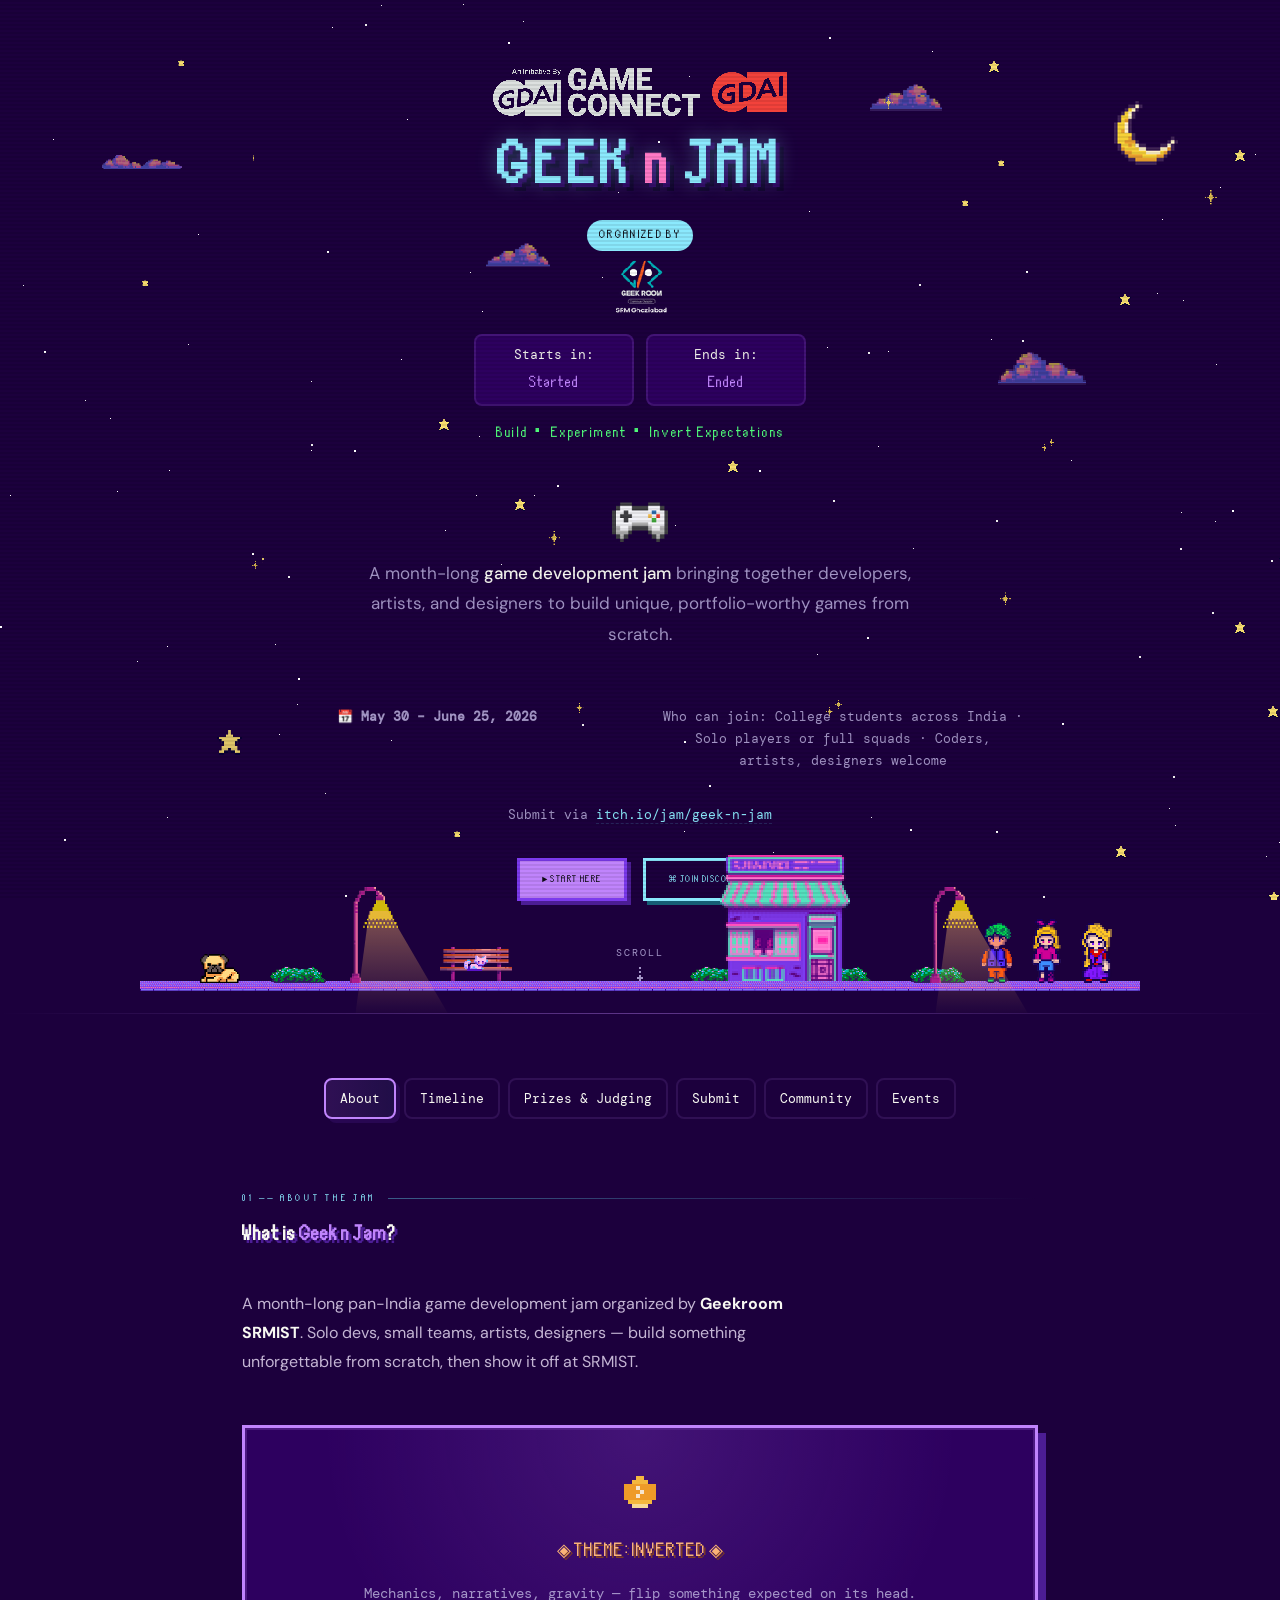
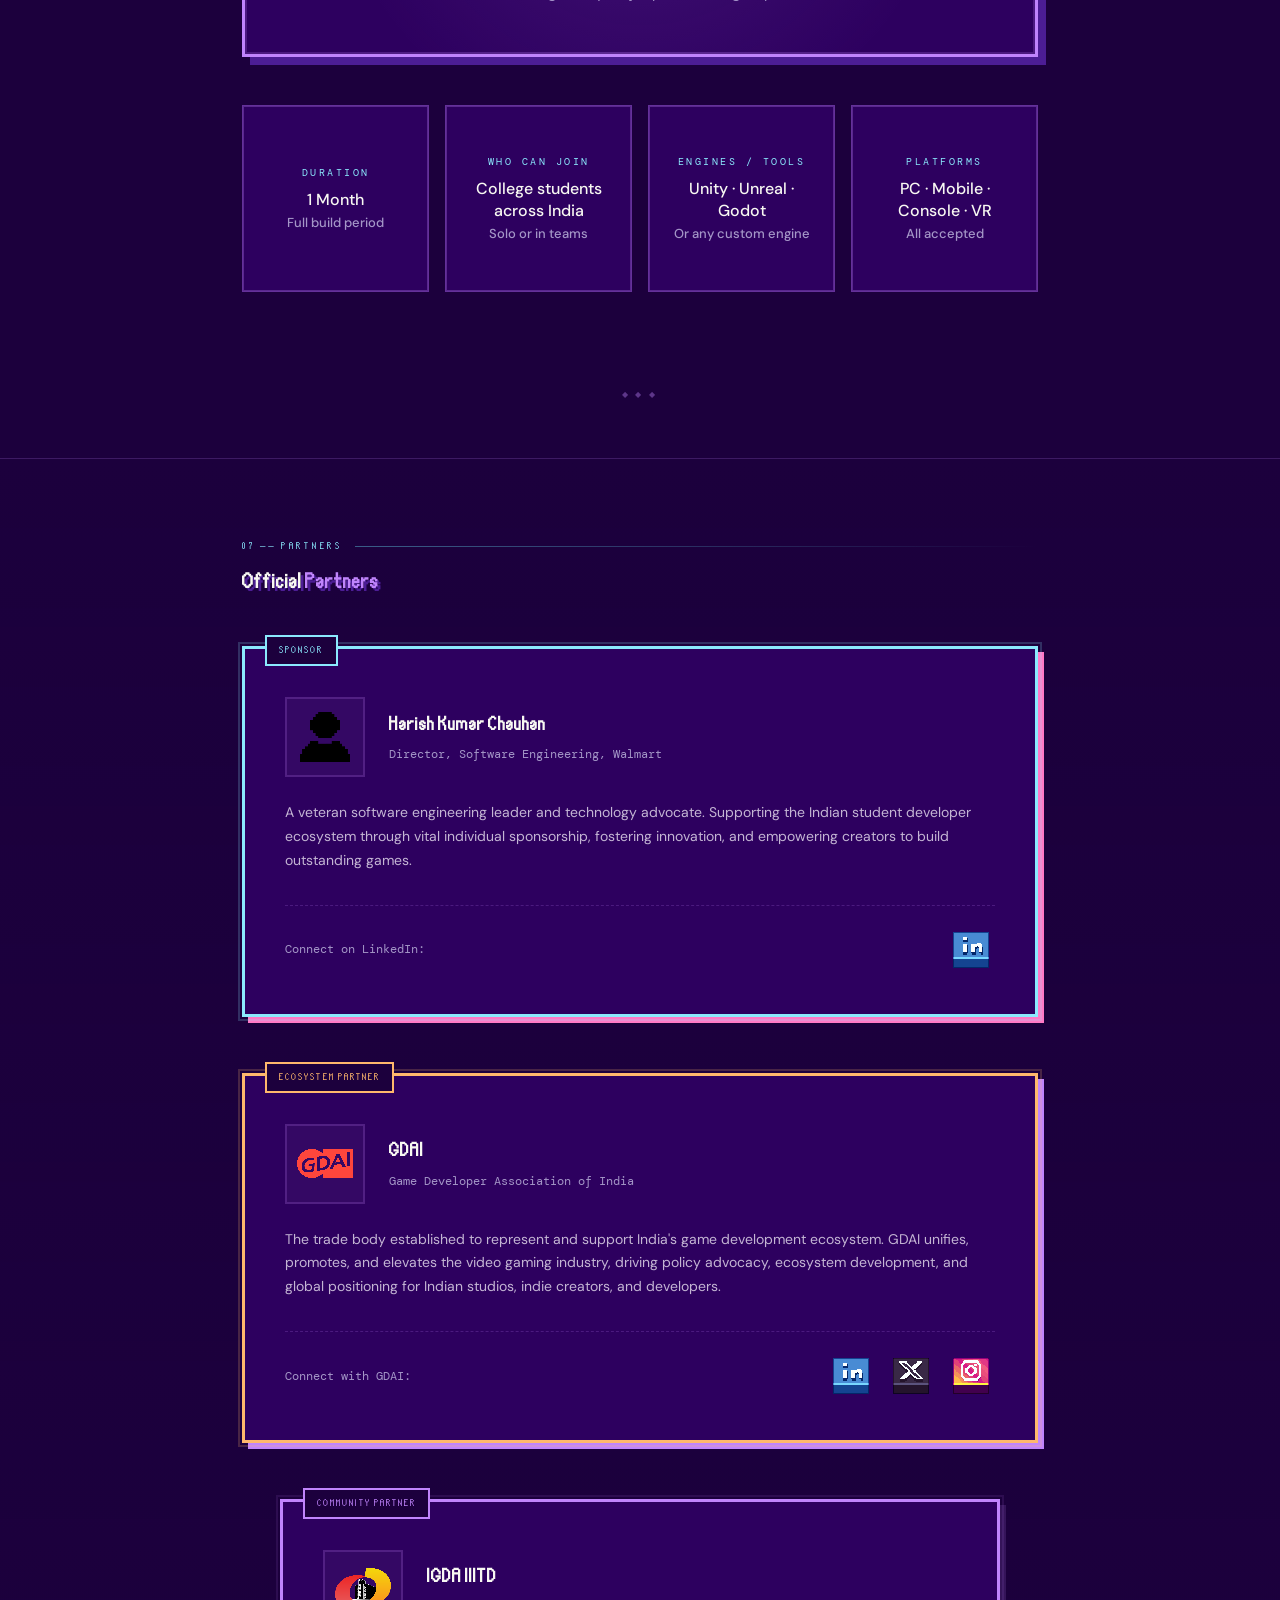
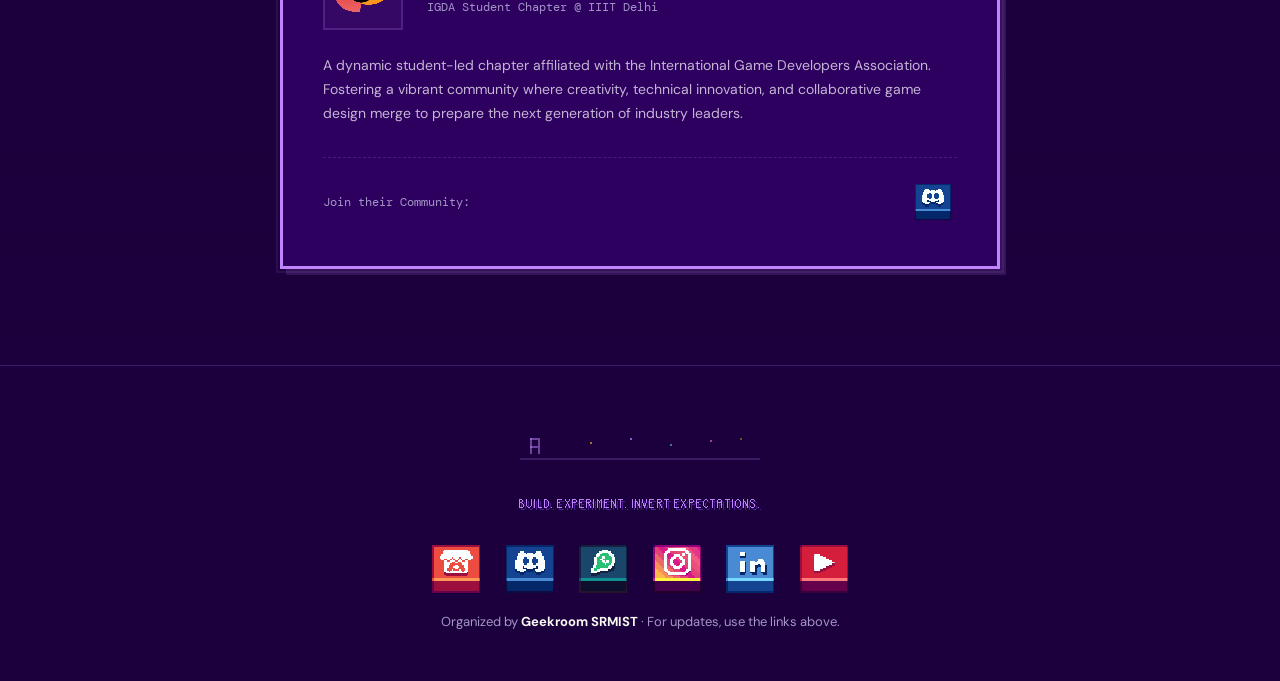
==== commit 77c718de: "Partners" ====
--- a/index.html
+++ b/index.html
@@ -220,16 +220,17 @@
                 <!-- May 23 (Odd - Card goes to Bottom) -->
                 <div class="tl-item pos-bottom active">
                   <div class="tl-top-space"></div>
-                  
+
                   <div class="tl-node-container">
                     <div class="tl-node"></div>
                   </div>
-                  
+
                   <div class="tl-bottom-space">
                     <div class="tl-card">
                       <div class="tl-date">MAY 23</div>
                       <h3 class="tl-title">Theme Reveal & Kickoff</h3>
-                      <p class="tl-desc">Introduction to the jam, rules, categories, roadmap, and official theme announcement.</p>
+                      <p class="tl-desc">Introduction to the jam, rules, categories, roadmap, and official theme
+                        announcement.</p>
                       <span class="tl-badge"><i class="fa-solid fa-clock-rotate-left"></i> ACTIVE PHASE</span>
                     </div>
                   </div>
@@ -241,7 +242,8 @@
                     <div class="tl-card">
                       <div class="tl-date">MAY 30 — JUNE 25</div>
                       <h3 class="tl-title">Main Build Period</h3>
-                      <p class="tl-desc">The core development phase of Geek n Jam. Build solo or in squads, polish mechanics, and form games from scratch.</p>
+                      <p class="tl-desc">The core development phase of Geek n Jam. Build solo or in squads, polish
+                        mechanics, and form games from scratch.</p>
 
                       <div class="tl-details-grid">
                         <div class="tl-details-section">
@@ -257,22 +259,22 @@
                       </div>
                     </div>
                   </div>
-                  
+
                   <div class="tl-node-container">
                     <div class="tl-node"></div>
                   </div>
-                  
+
                   <div class="tl-bottom-space"></div>
                 </div>
 
                 <!-- June 25 (Odd - Card goes to Bottom) -->
                 <div class="tl-item pos-bottom">
                   <div class="tl-top-space"></div>
-                  
+
                   <div class="tl-node-container">
                     <div class="tl-node"></div>
                   </div>
-                  
+
                   <div class="tl-bottom-space">
                     <div class="tl-card">
                       <div class="tl-date">JUNE 25</div>
@@ -281,10 +283,12 @@
 
                       <div class="tl-details-grid">
                         <div class="tl-details-section">
-                          <div class="tl-section-title"><i class="fa-solid fa-file-arrow-up"></i> Teams must submit:</div>
+                          <div class="tl-section-title"><i class="fa-solid fa-file-arrow-up"></i> Teams must submit:
+                          </div>
                           <ul class="tl-list">
                             <li><span class="bullet">▶</span><strong>Playable game build</strong> (Web, PC, Mobile)</li>
-                            <li><span class="bullet">▶</span><strong>Gameplay video</strong> (1–2 minutes showcasing loop)</li>
+                            <li><span class="bullet">▶</span><strong>Gameplay video</strong> (1–2 minutes showcasing
+                              loop)</li>
                             <li><span class="bullet">▶</span><strong>Source repository</strong> (public Git link)</li>
                             <li><span class="bullet">▶</span><strong>Game description & controls</strong></li>
                             <li><span class="bullet">▶</span><strong>Asset credits</strong> (external declarations)</li>
@@ -301,7 +305,8 @@
                     <div class="tl-card">
                       <div class="tl-date">JULY 1 — JULY 31</div>
                       <h3 class="tl-title">Bonus Points & Judging</h3>
-                      <p class="tl-desc">Expand your game, earn extra credit, and showcase real-world development steps while judges evaluate.</p>
+                      <p class="tl-desc">Expand your game, earn extra credit, and showcase real-world development steps
+                        while judges evaluate.</p>
 
                       <div class="tl-details-grid">
                         <div class="tl-details-section">
@@ -318,27 +323,28 @@
                       </div>
                     </div>
                   </div>
-                  
+
                   <div class="tl-node-container">
                     <div class="tl-node"></div>
                   </div>
-                  
+
                   <div class="tl-bottom-space"></div>
                 </div>
 
                 <!-- 2nd week of august (Odd - Card goes to Bottom) -->
                 <div class="tl-item pos-bottom">
                   <div class="tl-top-space"></div>
-                  
+
                   <div class="tl-node-container">
                     <div class="tl-node"></div>
                   </div>
-                  
+
                   <div class="tl-bottom-space">
                     <div class="tl-card highlight-card">
                       <div class="tl-date">2ND WEEK OF AUGUST</div>
                       <h3 class="tl-title">Offline Showcase & Prizes</h3>
-                      <p class="tl-desc">The grand finale! Invite-only showcase live at the **SRMIST NCR Campus** with live demos & ceremonies.</p>
+                      <p class="tl-desc">The grand finale! Invite-only showcase live at the **SRMIST NCR Campus** with
+                        live demos & ceremonies.</p>
 
                       <div class="tl-details-grid">
                         <div class="tl-details-section">
@@ -346,7 +352,8 @@
                           <ul class="tl-list rewards-list">
                             <li><span class="bullet">🎁</span><strong>Cash prizes</strong> & trophies for top teams</li>
                             <li><span class="bullet">🎁</span><strong>IGDC 2026 tickets</strong> & Steam keys</li>
-                            <li><span class="bullet">🎁</span><strong>Internship offers</strong> from leading Indian studios</li>
+                            <li><span class="bullet">🎁</span><strong>Internship offers</strong> from leading Indian
+                              studios</li>
                           </ul>
                         </div>
                       </div>
@@ -369,7 +376,7 @@
           <div class="wrap">
             <div class="section-label">04 ── PRIZE POOL</div>
             <h2 class="section-title">Rewards & <span class="accent">Prizes</span></h2>
-            
+
             <div class="prizes-grid fade-up">
               <!-- 1st Place -->
               <div class="prize-card gold-card">
@@ -420,8 +427,10 @@
               </div>
             </div>
 
-            <p style="font-family:var(--font-mono);font-size:12px;color:var(--c-muted);margin-bottom:5rem;text-align:center">
-              * Internship opportunities are from leading Indian game studios. Additional rewards, collaborations, and sponsored prizes may be added during the jam.
+            <p
+              style="font-family:var(--font-mono);font-size:12px;color:var(--c-muted);margin-bottom:5rem;text-align:center">
+              * Internship opportunities are from leading Indian game studios. Additional rewards, collaborations, and
+              sponsored prizes may be added during the jam.
             </p>
 
             <div class="section-label">05 ── JUDGING</div>
@@ -432,14 +441,16 @@
               <div class="category-details-card">
                 <span class="category-icon">🌀</span>
                 <div class="category-name">Best Use of Theme</div>
-                <div class="category-desc">Awarded to the team that interprets and integrates the theme “Inverted” in the most creative, meaningful, or unexpected way.</div>
+                <div class="category-desc">Awarded to the team that interprets and integrates the theme “Inverted” in
+                  the most creative, meaningful, or unexpected way.</div>
               </div>
 
               <!-- Best Gameplay Design -->
               <div class="category-details-card">
                 <span class="category-icon">🎮</span>
                 <div class="category-name">Best Gameplay Design</div>
-                <div class="category-desc">Focused on how fun, polished, balanced, and engaging the core gameplay loop is. Controls, level flow, and game feel.</div>
+                <div class="category-desc">Focused on how fun, polished, balanced, and engaging the core gameplay loop
+                  is. Controls, level flow, and game feel.</div>
                 <div class="category-highlights">
                   <span class="category-highlight-tag">Game Feel</span>
                   <span class="category-highlight-tag">Mechanics</span>
@@ -451,28 +462,32 @@
               <div class="category-details-card">
                 <span class="category-icon">🎨</span>
                 <div class="category-name">Best Art Direction</div>
-                <div class="category-desc">Focused on overall visual identity and artistic consistency — including UI, environments, color language, and animation style.</div>
+                <div class="category-desc">Focused on overall visual identity and artistic consistency — including UI,
+                  environments, color language, and animation style.</div>
               </div>
 
               <!-- Best Narrative -->
               <div class="category-details-card">
                 <span class="category-icon">📖</span>
                 <div class="category-name">Best Narrative</div>
-                <div class="category-desc">Awarded to the game with the strongest storytelling, worldbuilding, emotional impact, character writing, or narrative structure.</div>
+                <div class="category-desc">Awarded to the game with the strongest storytelling, worldbuilding, emotional
+                  impact, character writing, or narrative structure.</div>
               </div>
 
               <!-- Best Music / Audio -->
               <div class="category-details-card">
                 <span class="category-icon">🎵</span>
                 <div class="category-name">Best Music & Audio</div>
-                <div class="category-desc">Recognizes exceptional soundtracks, environmental ambience, sound effects, voice work, and overall soundscapes.</div>
+                <div class="category-desc">Recognizes exceptional soundtracks, environmental ambience, sound effects,
+                  voice work, and overall soundscapes.</div>
               </div>
 
               <!-- Best Technical Innovation -->
               <div class="category-details-card">
                 <span class="category-icon">🚀</span>
                 <div class="category-name">Best Technical Innovation</div>
-                <div class="category-desc">Rewards unique technical implementation, procedural systems, advanced shaders, clever rendering, or interesting engine-level work.</div>
+                <div class="category-desc">Rewards unique technical implementation, procedural systems, advanced
+                  shaders, clever rendering, or interesting engine-level work.</div>
                 <div class="category-highlights">
                   <span class="category-highlight-tag">Procedural</span>
                   <span class="category-highlight-tag">Shaders</span>
@@ -484,7 +499,8 @@
               <div class="category-details-card">
                 <span class="category-icon">⚙️</span>
                 <div class="category-name">Best Technical Optimization</div>
-                <div class="category-desc">Demonstrates technical efficiency, performance stability, low resource usage, clever compression, or low-end hardware compatibility.</div>
+                <div class="category-desc">Demonstrates technical efficiency, performance stability, low resource usage,
+                  clever compression, or low-end hardware compatibility.</div>
                 <div class="category-highlights">
                   <span class="category-highlight-tag">Low-end</span>
                   <span class="category-highlight-tag">Efficiency</span>
@@ -495,14 +511,16 @@
               <div class="category-details-card">
                 <span class="category-icon">🐣</span>
                 <div class="category-name">Best Rookie Game</div>
-                <div class="category-desc">For beginners or first-time game jam participants who show strong creative spark, technical potential, and execution.</div>
+                <div class="category-desc">For beginners or first-time game jam participants who show strong creative
+                  spark, technical potential, and execution.</div>
               </div>
 
               <!-- Community Voted -->
               <div class="category-details-card">
                 <span class="category-icon">👥</span>
                 <div class="category-name">Community Voted</div>
-                <div class="category-desc">Chosen directly by community voting and player feedback after playable game builds are officially released on Itch.</div>
+                <div class="category-desc">Chosen directly by community voting and player feedback after playable game
+                  builds are officially released on Itch.</div>
               </div>
             </div>
           </div>
@@ -667,12 +685,15 @@
                 <div class="week-speaker speaker-meta">
                   <div class="speaker-row">
                     <span>Speaker:</span>
-                    <a class="speaker-name" href="https://www.linkedin.com/in/ritik-mishra-0ba500188/" target="_blank" rel="noopener noreferrer">Ritik Mishra</a>
-                    <a class="speaker-linkedin" href="https://www.linkedin.com/in/ritik-mishra-0ba500188/" target="_blank" rel="noopener noreferrer" aria-label="Ritik Mishra on LinkedIn">
+                    <a class="speaker-name" href="https://www.linkedin.com/in/ritik-mishra-0ba500188/" target="_blank"
+                      rel="noopener noreferrer">Ritik Mishra</a>
+                    <a class="speaker-linkedin" href="https://www.linkedin.com/in/ritik-mishra-0ba500188/"
+                      target="_blank" rel="noopener noreferrer" aria-label="Ritik Mishra on LinkedIn">
                       <i class="fa-brands fa-linkedin-in" aria-hidden="true"></i>
                     </a>
                   </div>
-                  <a class="speaker-org" href="https://www.underdogsthestudio.com/" target="_blank" rel="noopener noreferrer">underDOGS studios</a>
+                  <a class="speaker-org" href="https://www.underdogsthestudio.com/" target="_blank"
+                    rel="noopener noreferrer">underDOGS studios</a>
                 </div>
               </div>
               <div class="week-card">
@@ -709,6 +730,135 @@
       </div>
     </div>
   </div>
+
+  <!-- ── PARTNERS ── -->
+  <section id="partners" class="partners-section">
+    <div class="wrap">
+      <div class="section-label">07 ── PARTNERS</div>
+      <h2 class="section-title">Official <span class="accent">Partners</span></h2>
+
+      <div class="partners-container fade-up">
+        <!-- Sponsor: Harish Kumar Chauhan (Top Tier) -->
+        <div class="partner-tier sponsor-tier">
+          <div class="partner-card sponsor-partner">
+            <span class="partner-role-badge sponsor">SPONSOR</span>
+
+            <div class="partner-card-header">
+              <div class="partner-logo-container">
+                <img src="assets/logo/person.png" alt="Harish Kumar Chauhan Logo" class="partner-logo">
+              </div>
+              <div class="partner-header-text">
+                <h3 class="partner-name">Harish Kumar Chauhan</h3>
+                <p class="partner-subtitle">Director, Software Engineering, Walmart</p>
+              </div>
+            </div>
+
+            <p class="partner-description">
+              A veteran software engineering leader and technology advocate. Supporting the Indian student developer
+              ecosystem through vital individual sponsorship, fostering innovation, and empowering creators to build
+              outstanding games.
+            </p>
+
+            <div class="partner-social-section">
+              <span class="social-label-text">Connect on LinkedIn:</span>
+              <div class="partner-social-links">
+                <a class="social-link social-link-icon linkedin"
+                  href="https://www.linkedin.com/in/harish-kumar-chauhan-99510a32" target="_blank" rel="noopener"
+                  aria-label="Harish Kumar Chauhan LinkedIn">
+                  <img src="assets/social/linkedin.png" alt="" class="social-icon social-icon-normal">
+                  <img src="assets/social/pressed/linkedin.png" alt="" class="social-icon social-icon-pressed">
+                  <span class="sr-only">LinkedIn Profile</span>
+                </a>
+              </div>
+            </div>
+          </div>
+        </div>
+
+        <!-- Ecosystem Partner: GDAI (Primary Tier) -->
+        <div class="partner-tier primary-tier">
+          <div class="partner-card ecosystem-partner">
+            <span class="partner-role-badge ecosystem">ECOSYSTEM PARTNER</span>
+
+            <div class="partner-card-header">
+              <div class="partner-logo-container">
+                <img src="assets/logo/gdai.png" alt="GDAI Logo" class="partner-logo">
+              </div>
+              <div class="partner-header-text">
+                <h3 class="partner-name">GDAI</h3>
+                <p class="partner-subtitle">Game Developer Association of India</p>
+              </div>
+            </div>
+
+            <p class="partner-description">
+              The trade body established to represent and support India's game development ecosystem. GDAI unifies,
+              promotes, and elevates the video gaming industry, driving policy advocacy, ecosystem development, and
+              global positioning for Indian studios, indie creators, and developers.
+            </p>
+
+            <div class="partner-social-section">
+              <span class="social-label-text">Connect with GDAI:</span>
+              <div class="partner-social-links">
+                <a class="social-link social-link-icon linkedin"
+                  href="https://www.linkedin.com/company/game-developer-association-of-india-gdai/" target="_blank"
+                  rel="noopener" aria-label="GDAI LinkedIn">
+                  <img src="assets/social/linkedin.png" alt="" class="social-icon social-icon-normal">
+                  <img src="assets/social/pressed/linkedin.png" alt="" class="social-icon social-icon-pressed">
+                  <span class="sr-only">GDAI LinkedIn</span>
+                </a>
+                <a class="social-link social-link-icon x" href="https://x.com/GDAI_in" target="_blank" rel="noopener"
+                  aria-label="GDAI X">
+                  <img src="assets/social/x.png" alt="" class="social-icon social-icon-normal">
+                  <img src="assets/social/pressed/x.png" alt="" class="social-icon social-icon-pressed">
+                  <span class="sr-only">GDAI X</span>
+                </a>
+                <a class="social-link social-link-icon insta" href="https://www.instagram.com/gdaindia/" target="_blank"
+                  rel="noopener" aria-label="GDAI Instagram">
+                  <img src="assets/social/instagram.png" alt="" class="social-icon social-icon-normal">
+                  <img src="assets/social/pressed/instagram.png" alt="" class="social-icon social-icon-pressed">
+                  <span class="sr-only">GDAI Instagram</span>
+                </a>
+              </div>
+            </div>
+          </div>
+        </div>
+
+        <!-- Community Partner: IGDA-IIITD (Secondary Tier) -->
+        <div class="partner-tier secondary-tier">
+          <div class="partner-card community-partner">
+            <span class="partner-role-badge community">COMMUNITY PARTNER</span>
+
+            <div class="partner-card-header">
+              <div class="partner-logo-container">
+                <img src="assets/logo/igda.png" alt="IGDA-IIITD Logo" class="partner-logo">
+              </div>
+              <div class="partner-header-text">
+                <h3 class="partner-name">IGDA IIITD</h3>
+                <p class="partner-subtitle">IGDA Student Chapter @ IIIT Delhi</p>
+              </div>
+            </div>
+
+            <p class="partner-description">
+              A dynamic student-led chapter affiliated with the International Game Developers Association. Fostering a
+              vibrant community where creativity, technical innovation, and collaborative game design merge to prepare
+              the next generation of industry leaders.
+            </p>
+
+            <div class="partner-social-section">
+              <span class="social-label-text">Join their Community:</span>
+              <div class="partner-social-links">
+                <a class="social-link social-link-icon discord" href="https://discord.com/invite/rMPjCDKXF5"
+                  target="_blank" rel="noopener" aria-label="IGDA IIITD Discord">
+                  <img src="assets/social/discord.png" alt="" class="social-icon social-icon-normal">
+                  <img src="assets/social/pressed/discord.png" alt="" class="social-icon social-icon-pressed">
+                  <span class="sr-only">IGDA IIITD Discord</span>
+                </a>
+              </div>
+            </div>
+          </div>
+        </div>
+      </div>
+    </div>
+  </section>
 
   <!-- ── FOOTER ── -->
   <footer>
@@ -755,8 +905,14 @@
           <img src="assets/social/pressed/instagram.png" alt="" class="social-icon social-icon-pressed">
           <span class="sr-only">Instagram</span>
         </a>
-        <a class="social-link social-link-icon youtube" href="https://www.youtube.com/@GeekroomSRMIST"
-          target="_blank" rel="noopener" aria-label="YouTube">
+        <a class="social-link social-link-icon linkedin" href="https://www.linkedin.com/company/geek-room-srmist"
+          target="_blank" rel="noopener" aria-label="LinkedIn">
+          <img src="assets/social/linkedin.png" alt="" class="social-icon social-icon-normal">
+          <img src="assets/social/pressed/linkedin.png" alt="" class="social-icon social-icon-pressed">
+          <span class="sr-only">LinkedIn</span>
+        </a>
+        <a class="social-link social-link-icon youtube" href="https://www.youtube.com/@GeekroomSRMIST" target="_blank"
+          rel="noopener" aria-label="YouTube">
           <img src="assets/social/youtube.png" alt="" class="social-icon social-icon-normal">
           <img src="assets/social/pressed/youtube.png" alt="" class="social-icon social-icon-pressed">
           <span class="sr-only">YouTube</span>
--- a/style.css
+++ b/style.css
@@ -129,6 +129,7 @@
 .partner-logos img { image-rendering: pixelated; display: inline-block; }
 .logo-game-connect { height: 48px; width: auto; filter: invert(1); }
 .logo-gdai { height: 40px; width: auto; opacity: 0.95; }
+.logo-igda { height: 42px; width: auto; opacity: 0.95; }
 
 
 @keyframes flicker {
@@ -205,6 +206,7 @@
 @media (max-width:520px) {
   .logo-game-connect { height: 40px; }
   .logo-gdai { height: 34px; }
+  .logo-igda { height: 35px; }
   .logo-geekroom { height: 44px; }
   .organizer-card { padding: 8px 12px; }
 }
@@ -1569,6 +1571,8 @@
 .social-link-icon.discord,
 .social-link-icon.whatsapp,
 .social-link-icon.insta,
+.social-link-icon.linkedin,
+.social-link-icon.x,
 .social-link-icon.youtube { background: transparent; }
 .social-icon { position: absolute; inset: 6px; width: calc(100% - 12px); height: calc(100% - 12px); object-fit: contain; image-rendering: pixelated; transition: opacity 0.12s ease, transform 0.12s ease, filter 0.12s ease; }
 .social-icon-normal { opacity: 1; }
@@ -1665,6 +1669,9 @@
   .logo-gdai {
     height: 26px !important;
   }
+  .logo-igda {
+    height: 28px !important;
+  }
   .logo-geekroom {
     height: 38px !important;
   }
@@ -1684,3 +1691,230 @@
     text-align: center;
   }
 }
+
+/* ── PARTNERS SECTION ── */
+.partners-section {
+  padding: 5rem 0 6rem;
+  border-top: 1px solid rgba(192, 132, 252, 0.2);
+  background: linear-gradient(180deg, var(--c-bg), rgba(28, 0, 61, 0.7) 100%);
+  position: relative;
+}
+
+.partners-container {
+  display: flex;
+  flex-direction: column;
+  gap: 3.5rem;
+  margin-top: 3rem;
+  align-items: center;
+  width: 100%;
+}
+
+.partner-tier {
+  width: 100%;
+  display: flex;
+  justify-content: center;
+}
+
+.partner-tier.sponsor-tier {
+  max-width: 860px; /* Sponsor is top of hierarchy, full width */
+}
+
+.partner-tier.primary-tier {
+  max-width: 860px; /* Full-width of container for ultimate prominence */
+}
+
+.partner-tier.secondary-tier {
+  max-width: 720px; /* Nested hierarchical scaling */
+}
+
+.partner-tier .partner-card {
+  width: 100%;
+}
+
+.partner-card {
+  background: var(--c-bg2);
+  border: 3px solid var(--c-purple);
+  padding: 2.5rem;
+  position: relative;
+  display: flex;
+  flex-direction: column;
+  justify-content: space-between;
+  transition: transform 0.22s ease, border-color 0.22s ease, box-shadow 0.22s ease;
+  box-shadow: 6px 6px 0 rgba(192, 132, 252, 0.15);
+}
+
+.partner-card::before {
+  content: '';
+  position: absolute;
+  inset: -7px;
+  border: 2px solid rgba(192, 132, 252, 0.1);
+  pointer-events: none;
+}
+
+.partner-card:hover {
+  transform: translateY(-4px);
+  border-color: var(--c-cyan);
+  box-shadow: 8px 8px 0 var(--c-pink);
+}
+
+.partner-card.sponsor-partner {
+  border-color: var(--c-cyan);
+  box-shadow: 6px 6px 0 var(--c-pink);
+}
+
+.partner-card.sponsor-partner::before {
+  border-color: rgba(139, 233, 253, 0.2);
+}
+
+.partner-card.sponsor-partner:hover {
+  border-color: var(--c-green);
+  box-shadow: 8px 8px 0 var(--c-cyan);
+}
+
+.partner-card.ecosystem-partner {
+  border-color: var(--c-yellow);
+  box-shadow: 6px 6px 0 var(--c-purple);
+}
+
+.partner-card.ecosystem-partner::before {
+  border-color: rgba(255, 184, 108, 0.2);
+}
+
+.partner-card.ecosystem-partner:hover {
+  border-color: var(--c-cyan);
+  box-shadow: 8px 8px 0 var(--c-yellow);
+}
+
+.partner-role-badge {
+  position: absolute;
+  top: -14px;
+  left: 20px;
+  font-family: var(--font-pixel);
+  font-size: 9px;
+  padding: 6px 12px;
+  border: 2px solid;
+  letter-spacing: 0.12em;
+  background: var(--c-bg);
+  z-index: 2;
+}
+
+.partner-role-badge.sponsor {
+  color: var(--c-cyan);
+  border-color: var(--c-cyan);
+}
+
+.partner-role-badge.ecosystem {
+  color: var(--c-yellow);
+  border-color: var(--c-yellow);
+}
+
+.partner-role-badge.community {
+  color: var(--c-purple);
+  border-color: var(--c-purple);
+}
+
+.partner-card-header {
+  display: flex;
+  align-items: center;
+  gap: 1.5rem;
+  margin-top: 0.5rem;
+  margin-bottom: 1.5rem;
+}
+
+.partner-logo-container {
+  width: 80px;
+  height: 80px;
+  background: rgba(255, 255, 255, 0.03);
+  border: 2px solid rgba(192, 132, 252, 0.2);
+  display: flex;
+  align-items: center;
+  justify-content: center;
+  padding: 10px;
+  flex-shrink: 0;
+  transition: border-color 0.22s ease, background 0.22s ease;
+}
+
+.partner-card:hover .partner-logo-container {
+  border-color: var(--c-cyan);
+  background: rgba(255, 255, 255, 0.06);
+}
+
+.partner-logo {
+  max-width: 100%;
+  max-height: 100%;
+  object-fit: contain;
+  image-rendering: pixelated;
+}
+
+.partner-header-text {
+  display: flex;
+  flex-direction: column;
+}
+
+.partner-name {
+  font-family: var(--font-pixel);
+  font-size: 18px;
+  color: var(--c-white);
+  margin-bottom: 4px;
+}
+
+.partner-subtitle {
+  font-family: var(--font-mono);
+  font-size: 12px;
+  color: var(--c-muted);
+}
+
+.partner-description {
+  font-size: 14px;
+  color: #c4b5d4;
+  line-height: 1.7;
+  margin-bottom: 2rem;
+  flex-grow: 1;
+}
+
+.partner-social-section {
+  border-top: 1px dashed rgba(192, 132, 252, 0.2);
+  padding-top: 1.25rem;
+  margin-top: auto;
+  display: flex;
+  align-items: center;
+  justify-content: space-between;
+  flex-wrap: wrap;
+  gap: 1rem;
+}
+
+.social-label-text {
+  font-family: var(--font-mono);
+  font-size: 12px;
+  color: var(--c-muted);
+}
+
+.partner-social-links {
+  display: flex;
+  gap: 0.75rem;
+}
+
+.partner-social-links .social-link {
+  width: 48px;
+  height: 48px;
+  border-radius: 8px;
+}
+
+@media (max-width: 768px) {
+  .partners-container {
+    gap: 2.5rem;
+  }
+  .partner-tier.sponsor-tier,
+  .partner-tier.primary-tier,
+  .partner-tier.secondary-tier {
+    max-width: 100%;
+  }
+  .partner-card {
+    padding: 2rem 1.5rem;
+  }
+  .partner-social-section {
+    flex-direction: column;
+    align-items: flex-start;
+    gap: 0.75rem;
+  }
+}
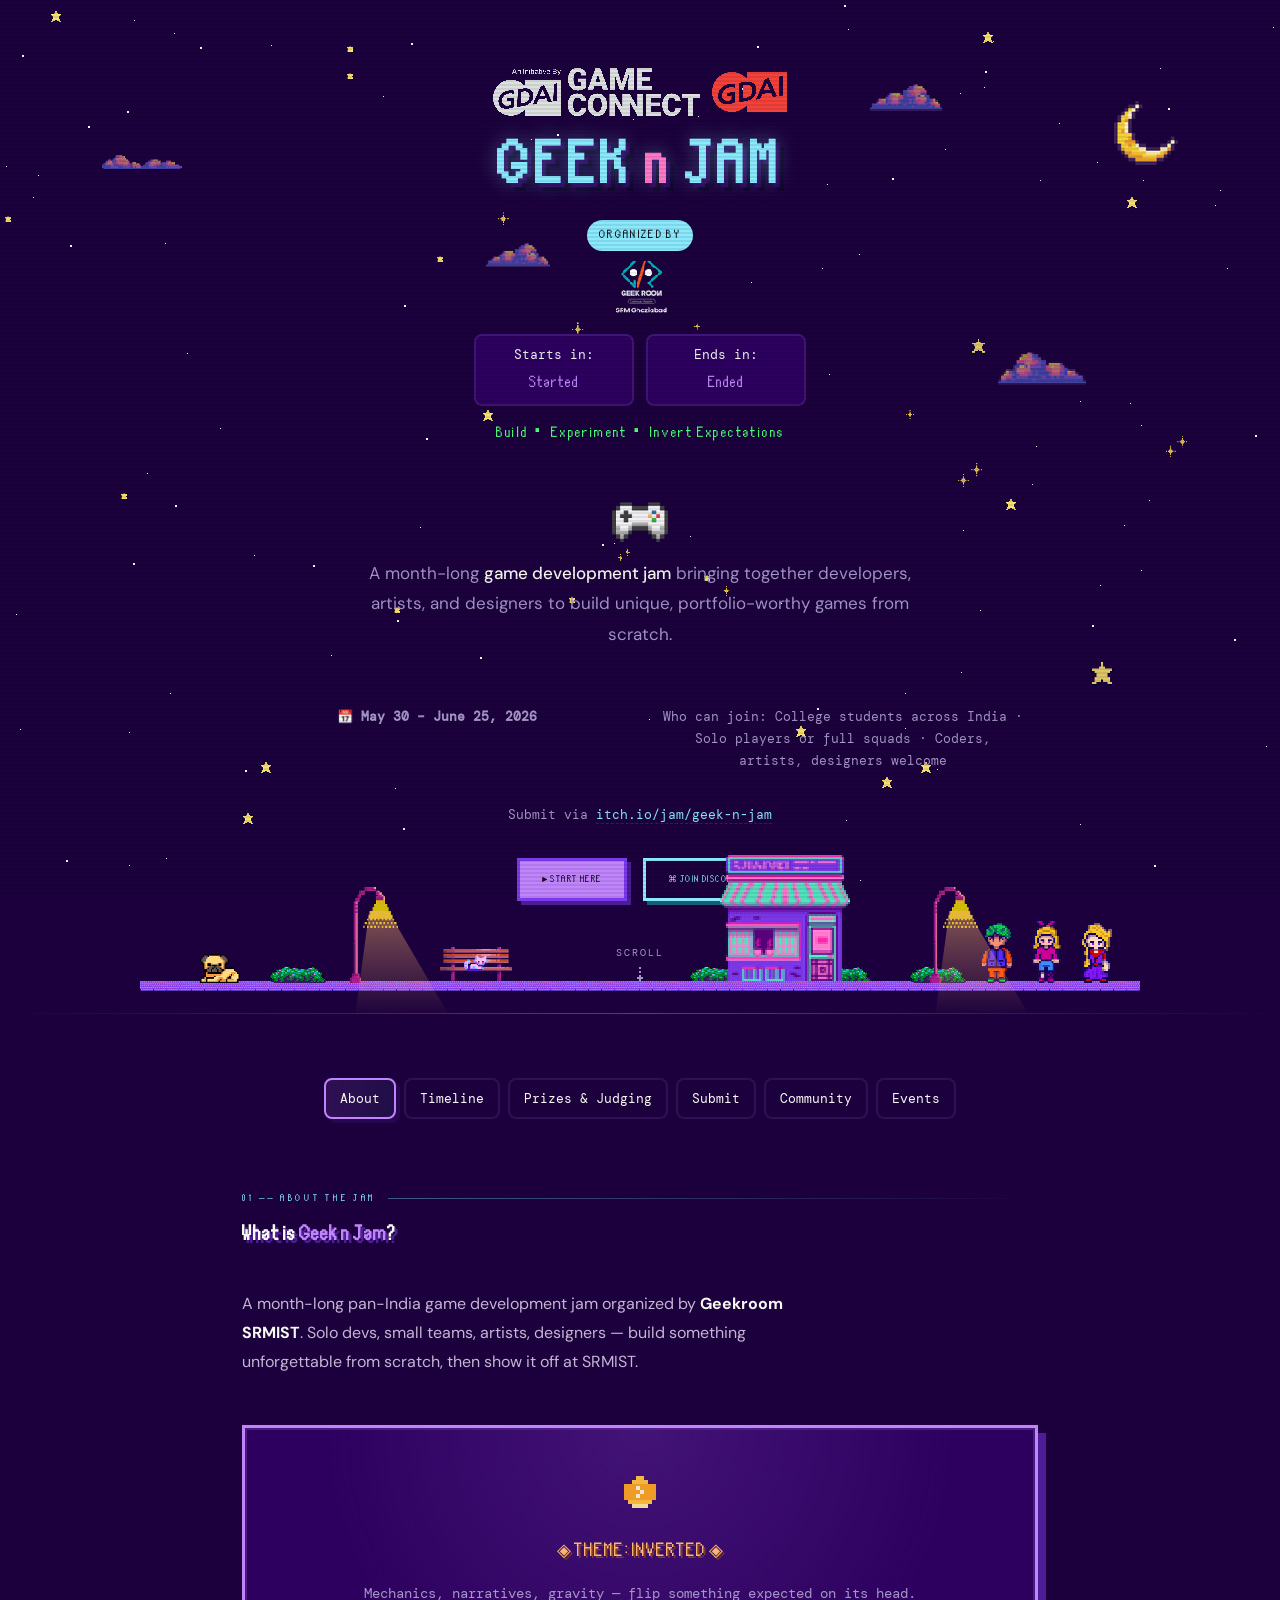
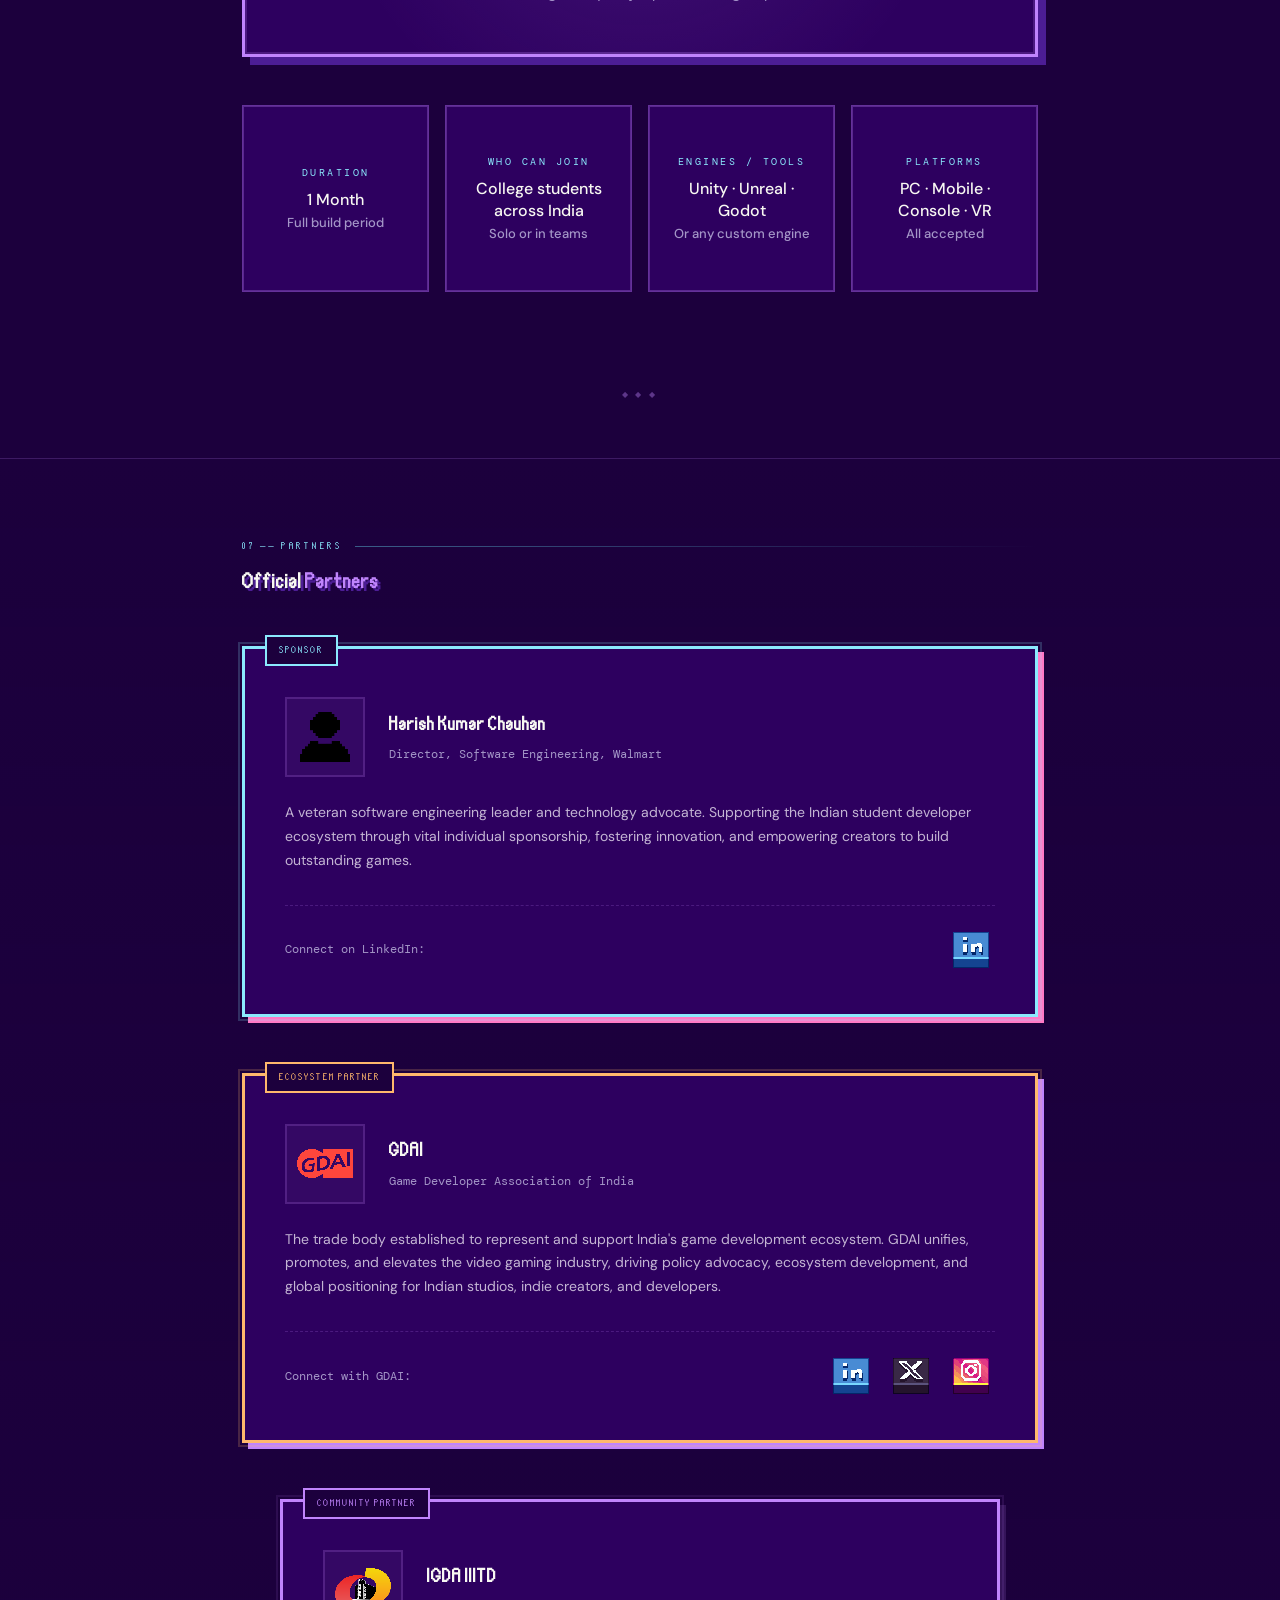
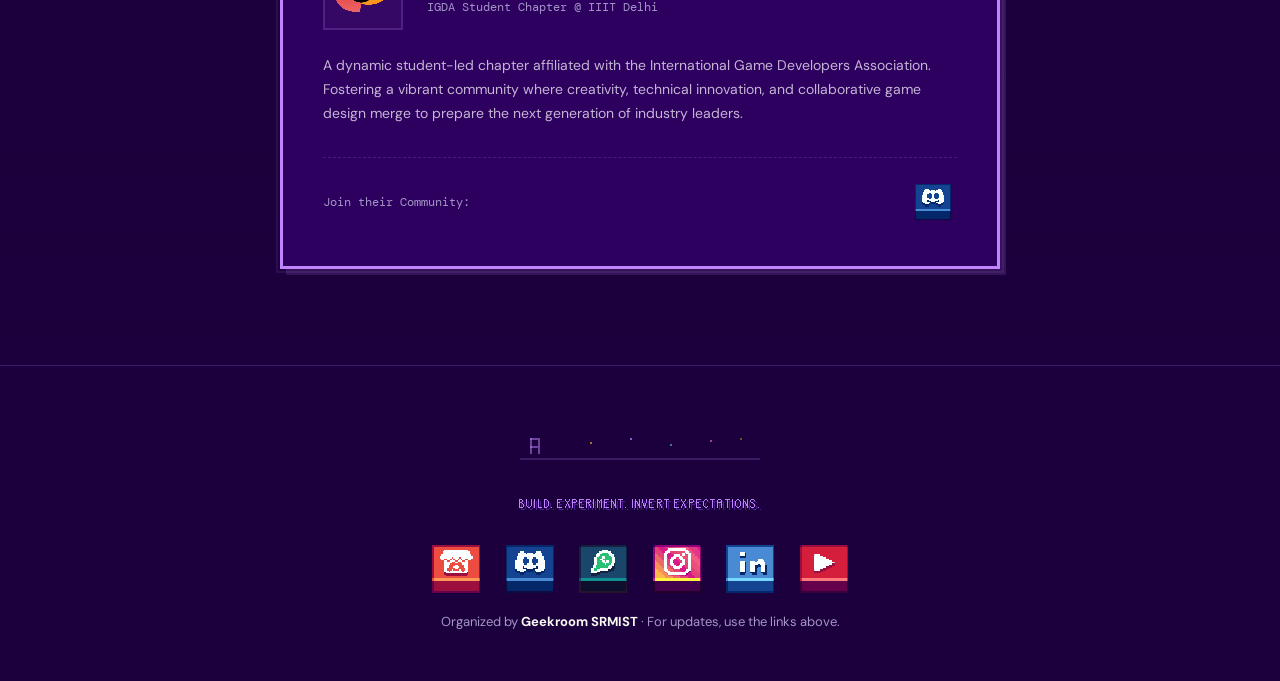
==== commit 708bc8a2: "logo and seo" ====
--- a/index.html
+++ b/index.html
@@ -5,12 +5,37 @@
   <meta charset="UTF-8">
   <meta name="viewport" content="width=device-width, initial-scale=1.0">
   <title>Geek n Jam — Build. Experiment. Invert expectations.</title>
+  
+  <!-- Primary Meta Tags -->
+  <meta name="title" content="Geek n Jam — Build. Experiment. Invert expectations.">
+  <meta name="description" content="Join Geek n Jam 2026, the ultimate retro building adventure hosted by Geekroom SRMIST. Build solo or in squads, polish mechanics, and form games from scratch under the theme 'Inverted'. Over ₹1 Lakh+ prize pool, intern offers, and global positioning!">
+  <meta name="keywords" content="game jam, indie dev, geek n jam, geekroom, srmist, game developer association of india, gdai, igda, game design, hackathon, game development, retro game jam, game connect">
+  <meta name="author" content="Geekroom SRMIST">
+  <link rel="canonical" href="https://geeknjam.geekroom-srmist.co.in/">
+
+  <!-- Open Graph / Facebook / WhatsApp / Discord / LinkedIn -->
+  <meta property="og:type" content="website">
+  <meta property="og:url" content="https://geeknjam.geekroom-srmist.co.in/">
+  <meta property="og:title" content="Geek n Jam — Build. Experiment. Invert expectations.">
+  <meta property="og:description" content="Join Geek n Jam 2026, the ultimate retro building adventure hosted by Geekroom SRMIST. Build solo or in squads, polish mechanics, and form games from scratch under the theme 'Inverted'.">
+  <meta property="og:image" content="https://geeknjam.geekroom-srmist.co.in/assets/preview.png">
+  <meta property="og:image:width" content="1200">
+  <meta property="og:image:height" content="630">
+  <meta property="og:site_name" content="Geek n Jam">
+
+  <!-- Twitter / X -->
+  <meta property="twitter:card" content="summary_large_image">
+  <meta property="twitter:url" content="https://geeknjam.geekroom-srmist.co.in/">
+  <meta property="twitter:title" content="Geek n Jam — Build. Experiment. Invert expectations.">
+  <meta property="twitter:description" content="Join Geek n Jam 2026, the ultimate retro building adventure hosted by Geekroom SRMIST. Build solo or in squads, polish mechanics, and form games from scratch under the theme 'Inverted'.">
+  <meta property="twitter:image" content="https://geeknjam.geekroom-srmist.co.in/assets/preview.png">
   <link rel="preconnect" href="https://fonts.googleapis.com">
   <link
     href="https://fonts.googleapis.com/css2?family=Press+Start+2P&family=DM+Sans:wght@300;400;500;600&family=DM+Mono:wght@400;500&display=swap"
     rel="stylesheet">
   <link rel="stylesheet" href="https://cdnjs.cloudflare.com/ajax/libs/font-awesome/6.5.2/css/all.min.css">
   <link rel="stylesheet" href="style.css">
+  <link rel="icon" type="image/svg+xml" href="assets/logo/gnj_favicon.svg">
 </head>
 
 <body>
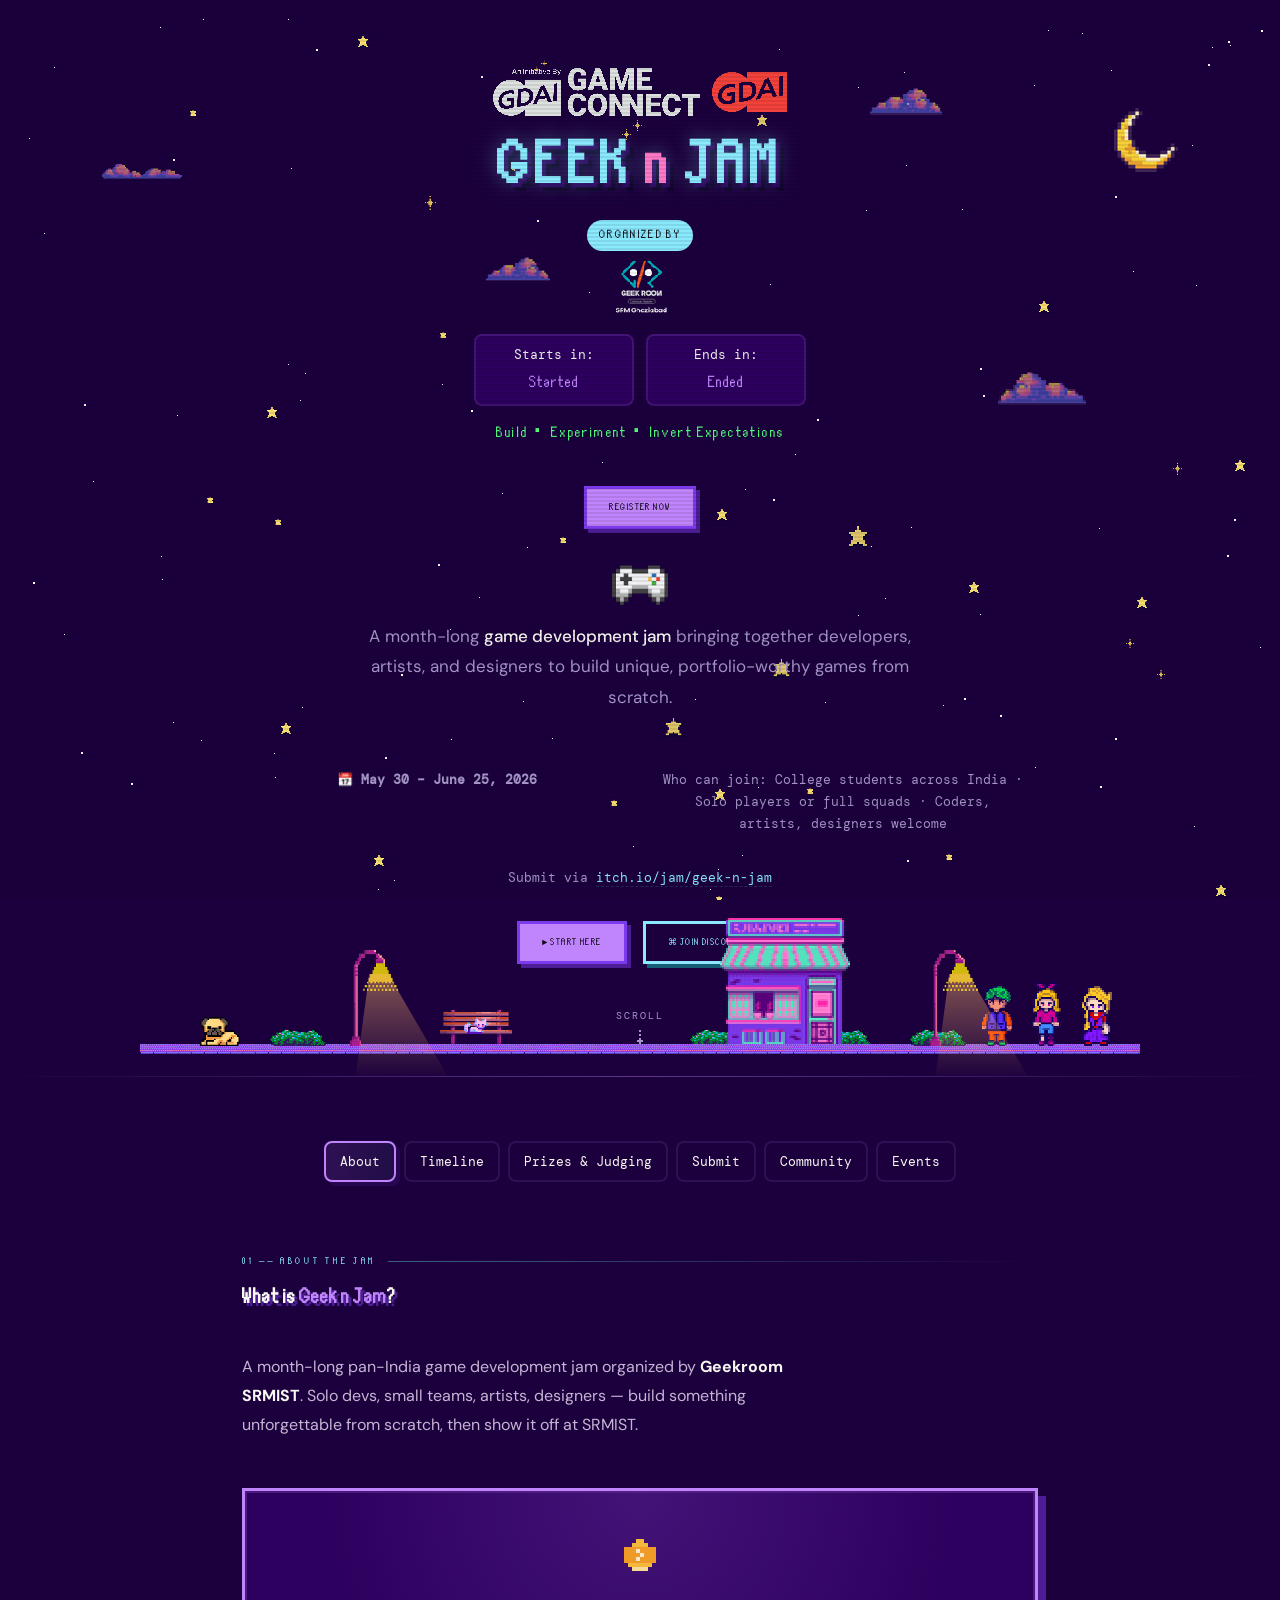
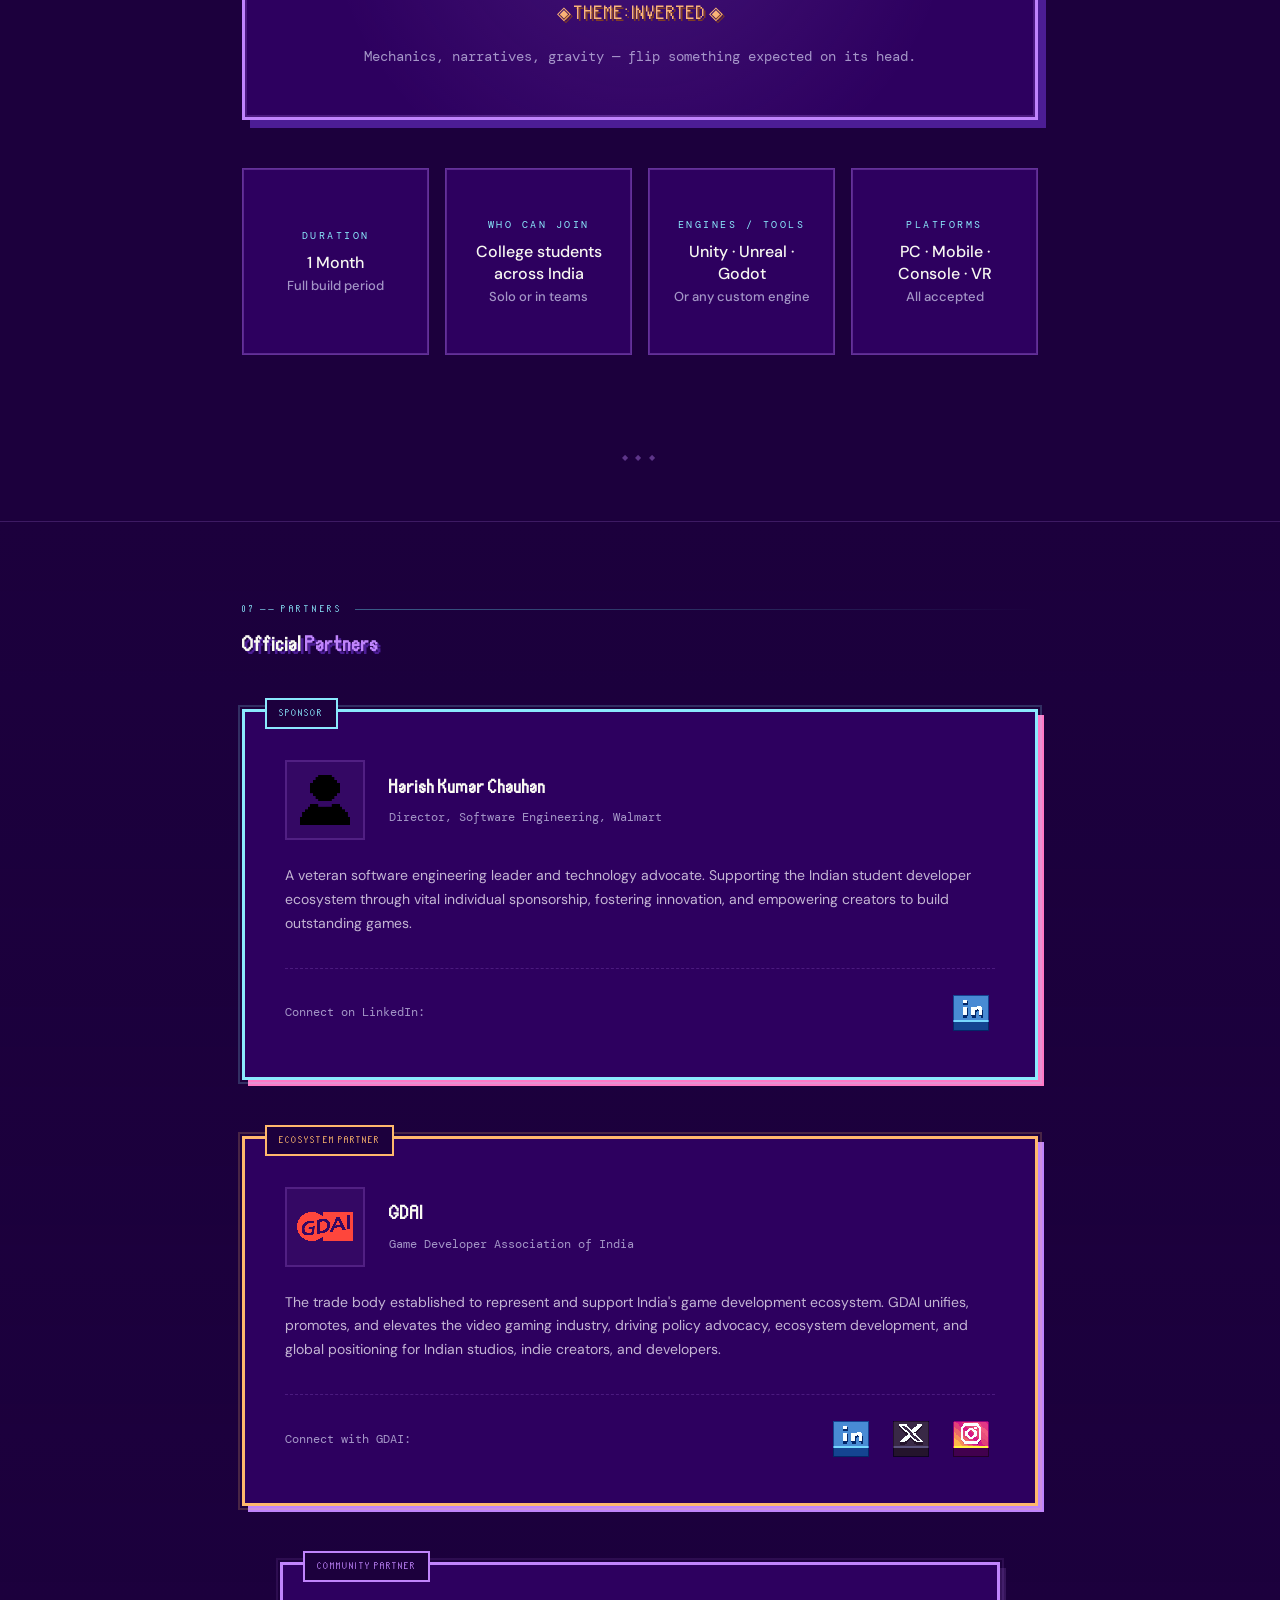
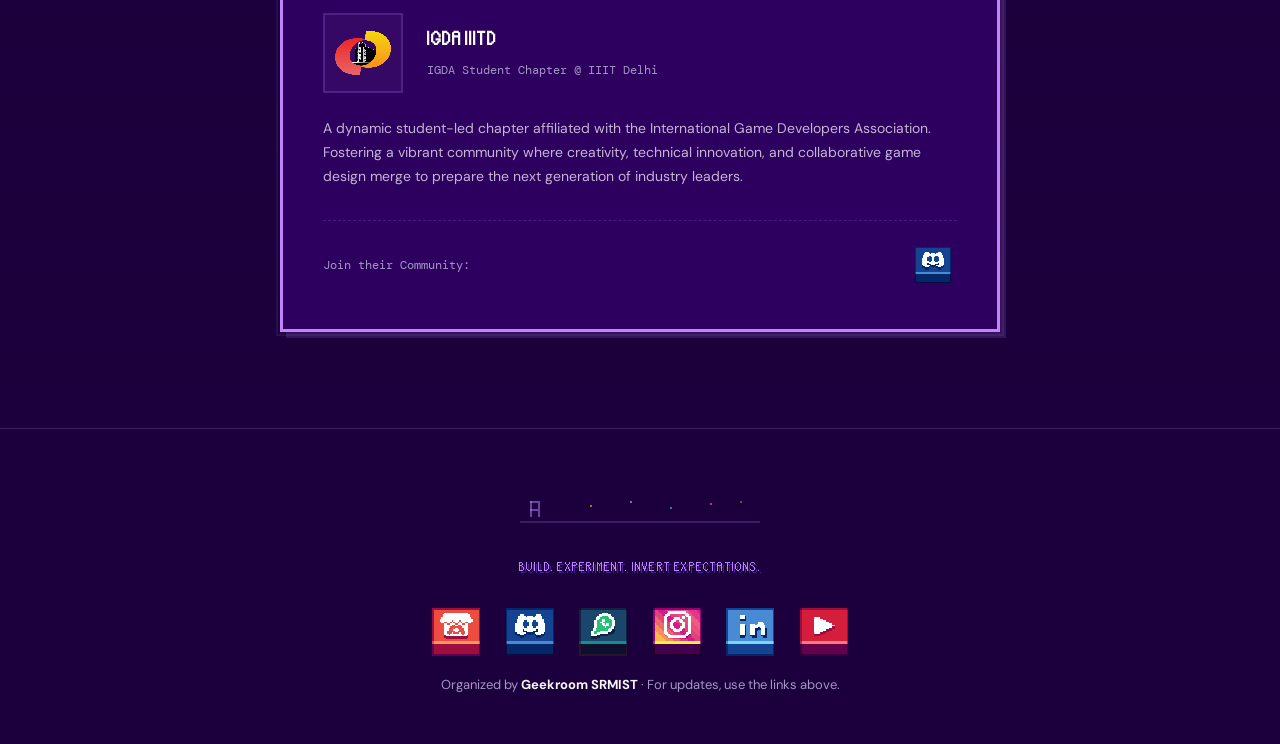
==== commit b13ccd19: "register now button" ====
--- a/index.html
+++ b/index.html
@@ -76,6 +76,7 @@
         </div>
       </div>
       <p class="hero-sub">Build · Experiment · Invert Expectations</p>
+      <a href="https://itch.io/jam/geek-n-jam" target="_blank" rel="noopener noreferrer" class="btn btn-primary hero-register">REGISTER NOW</a>
       <img src="assets/controller.png" alt="Game controller" class="hero-controller">
 
       <p class="hero-desc">
--- a/style.css
+++ b/style.css
@@ -147,6 +147,10 @@
   letter-spacing: 0.1em;
   margin-bottom: 2.5rem;
   text-shadow: 2px 2px 0 var(--c-bg);
+}
+
+.hero-register {
+  margin-bottom: 1rem;
 }
 
 .hero-controller {
@@ -1678,6 +1682,12 @@
   .organizer-card {
     margin: 0.4rem auto;
   }
+
+  .hero-register {
+    width: 100%;
+    max-width: 280px;
+    text-align: center;
+  }
   
   .hero-cta {
     flex-direction: column;
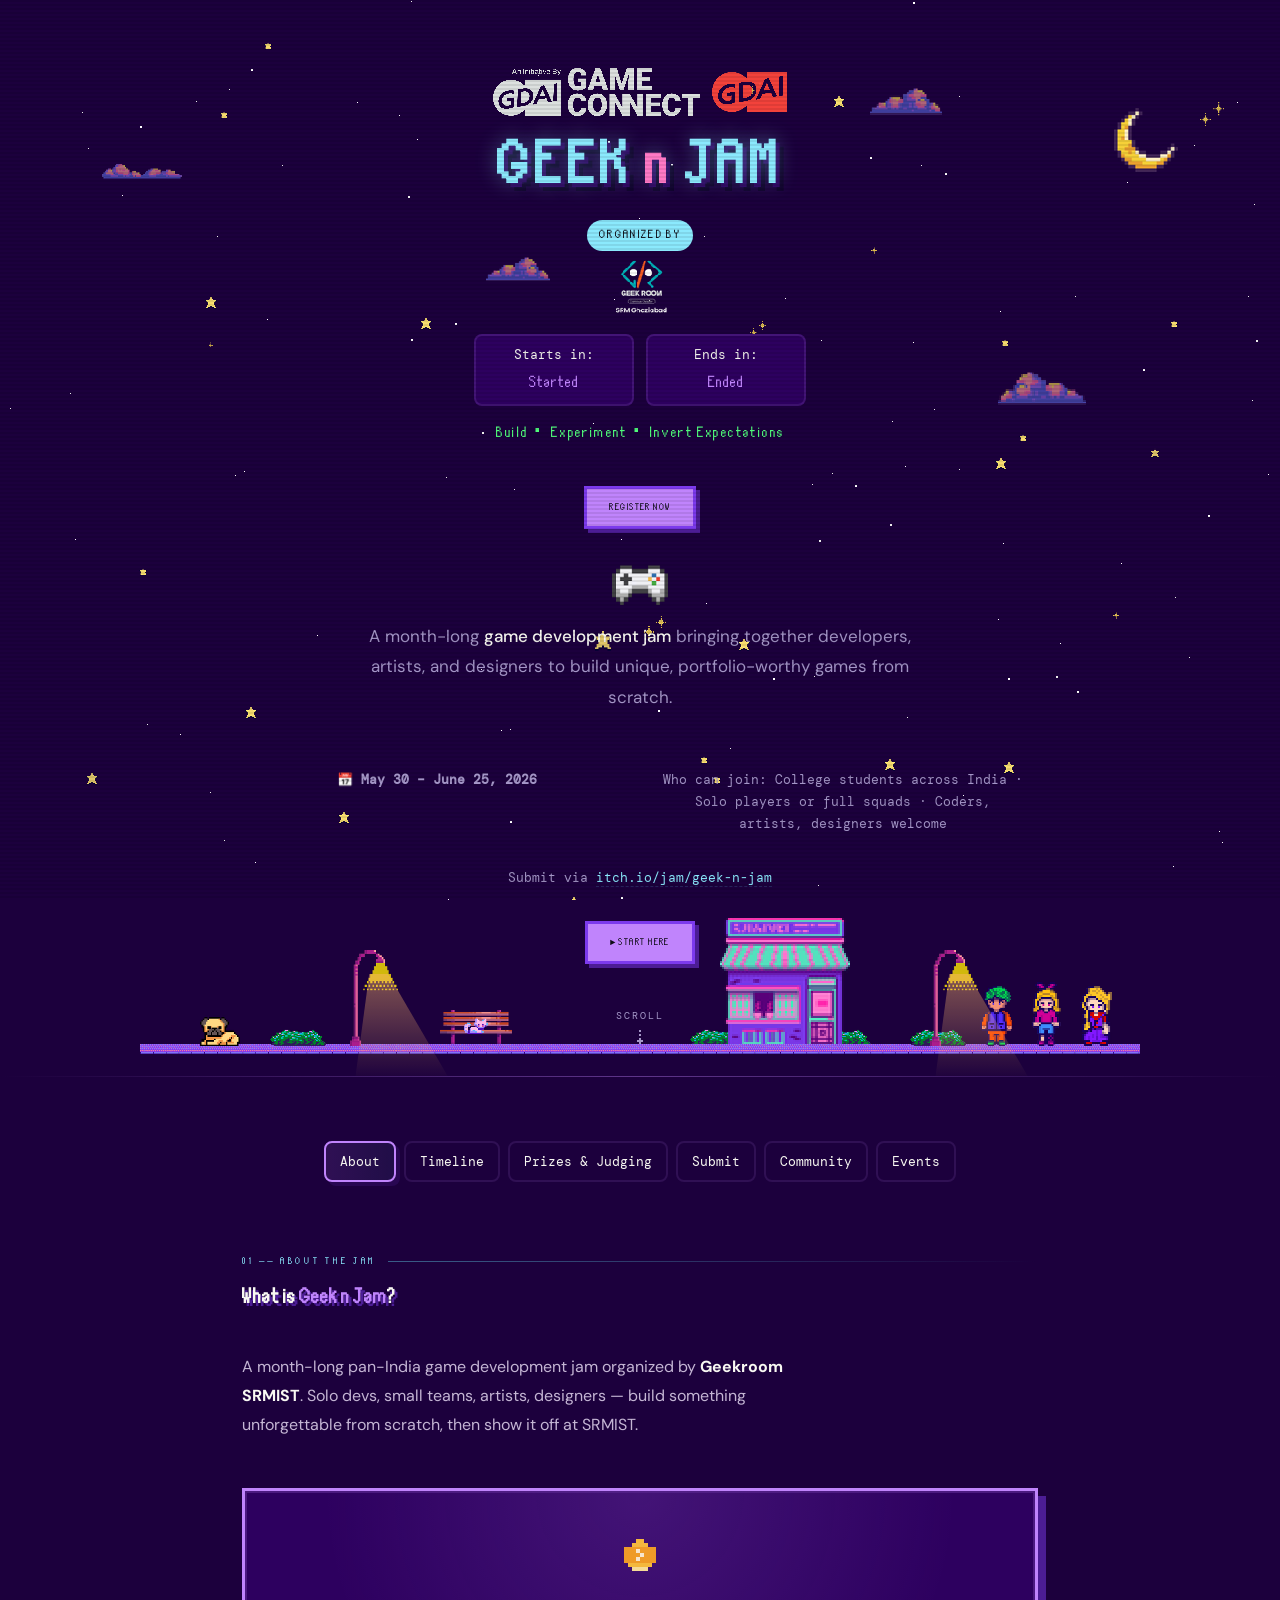
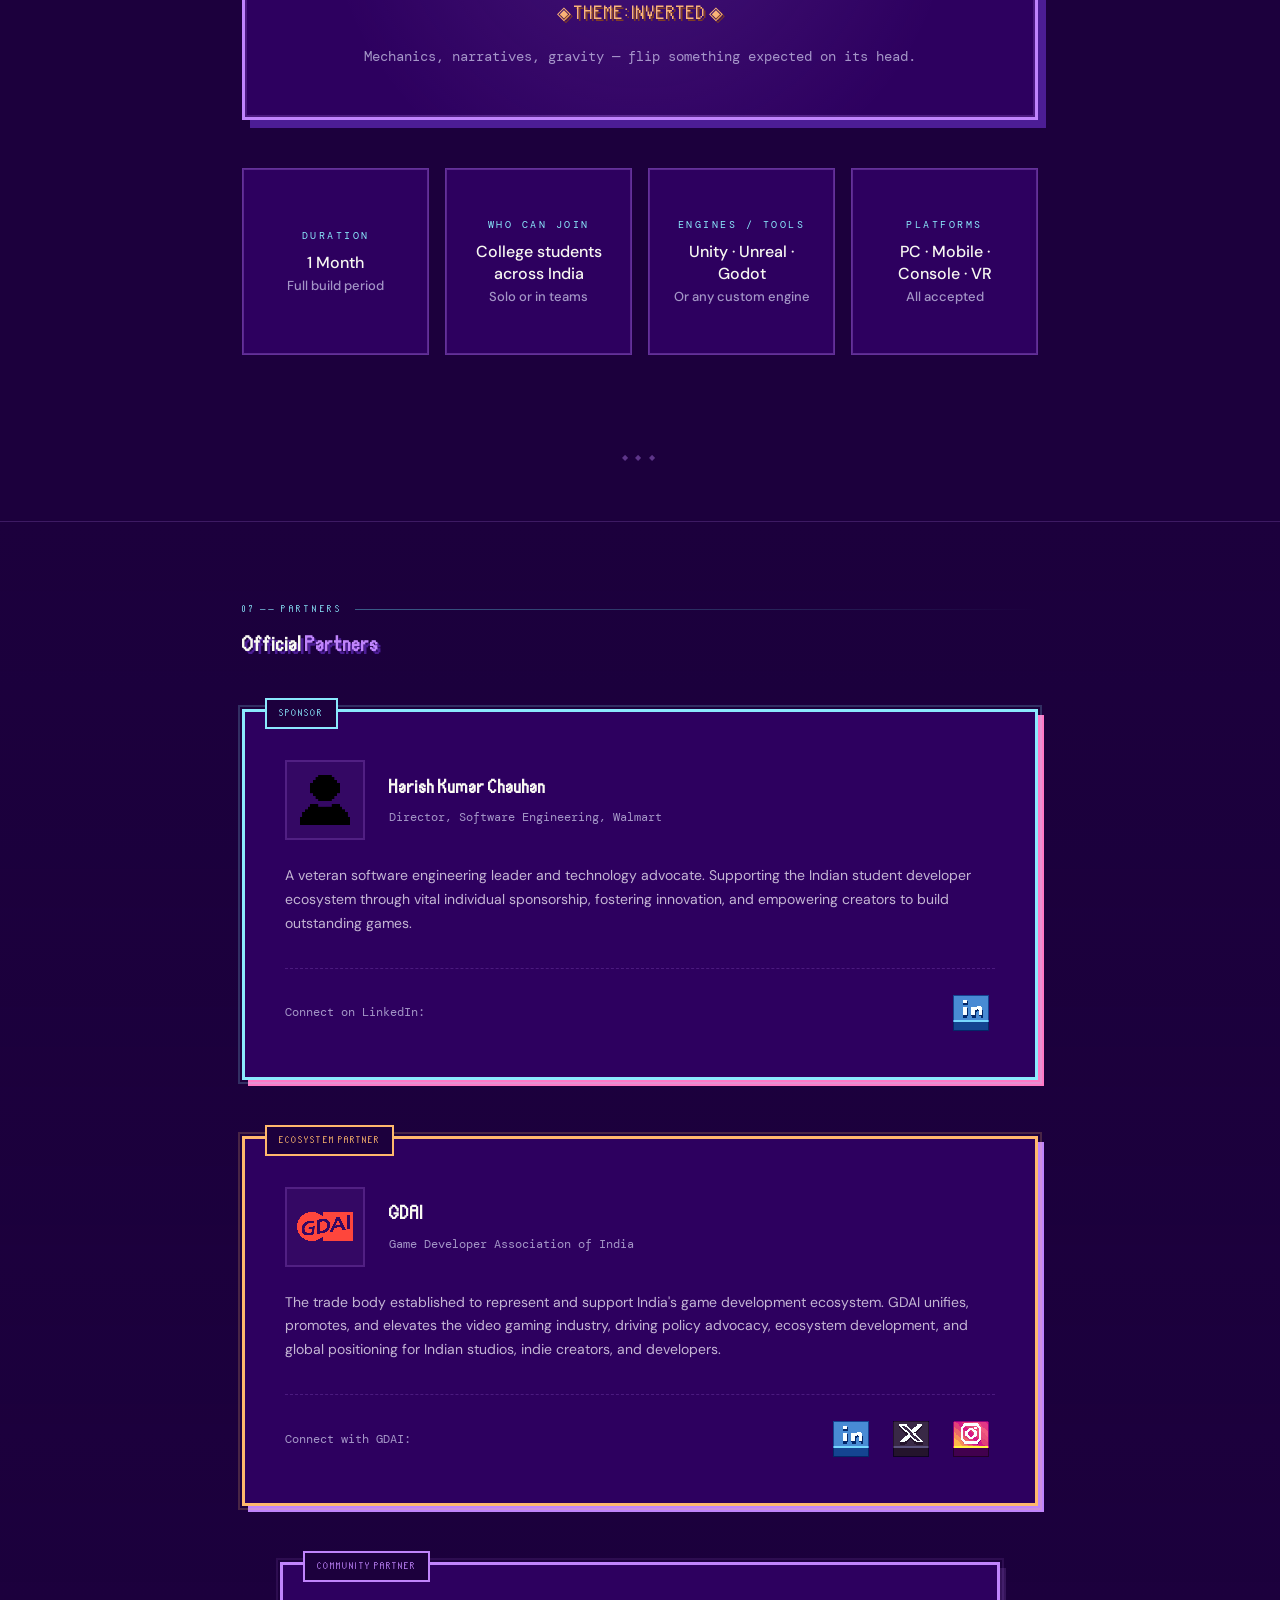
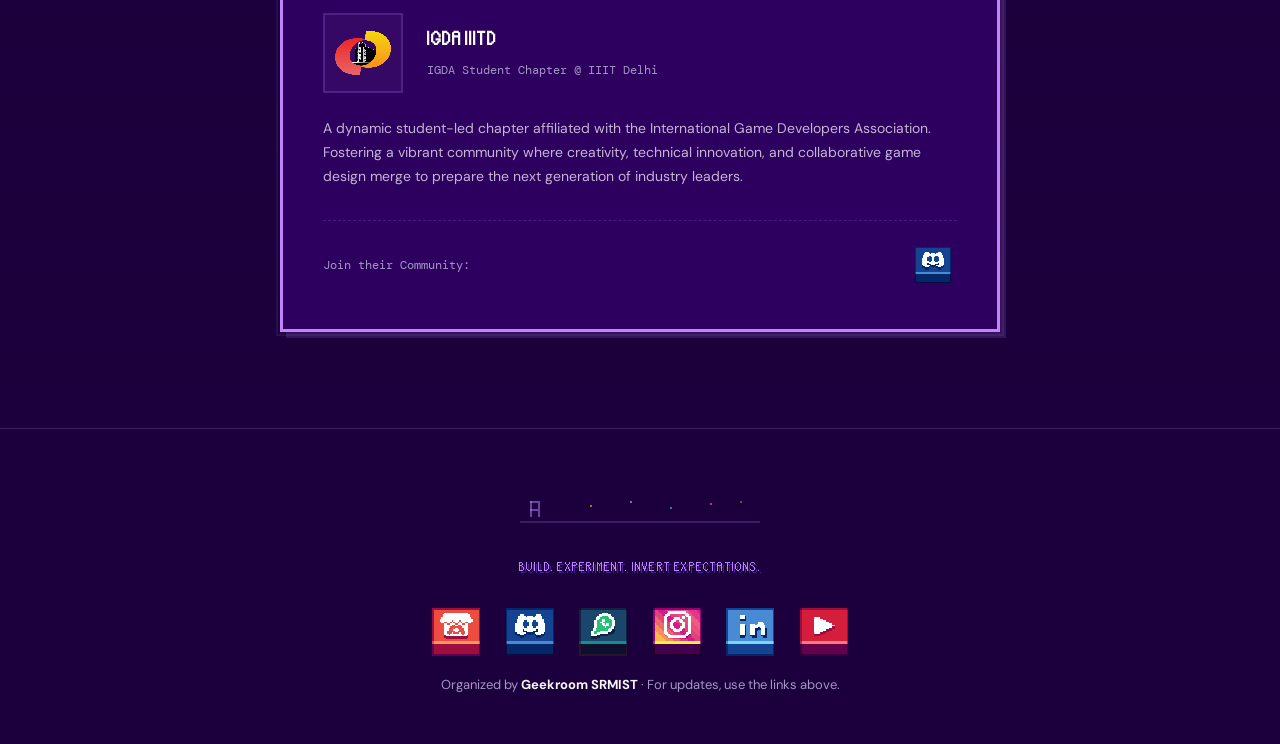
==== commit 29641c1b: "final touchup" ====
--- a/index.html
+++ b/index.html
@@ -94,7 +94,6 @@
 
       <div class="hero-cta">
         <a href="#details" class="btn btn-primary">► START HERE</a>
-        <a href="https://discord.gg/c8ZzEN5f9u" target="_blank" class="btn btn-outline">⌘ JOIN DISCORD</a>
       </div>
     </div>
 
--- a/style.css
+++ b/style.css
@@ -858,7 +858,8 @@
   border: none;
   box-shadow: none;
   image-rendering: pixelated;
-  z-index: 5;
+  z-index: 1;
+  pointer-events: none;
 }
 
 .scene-viewport {
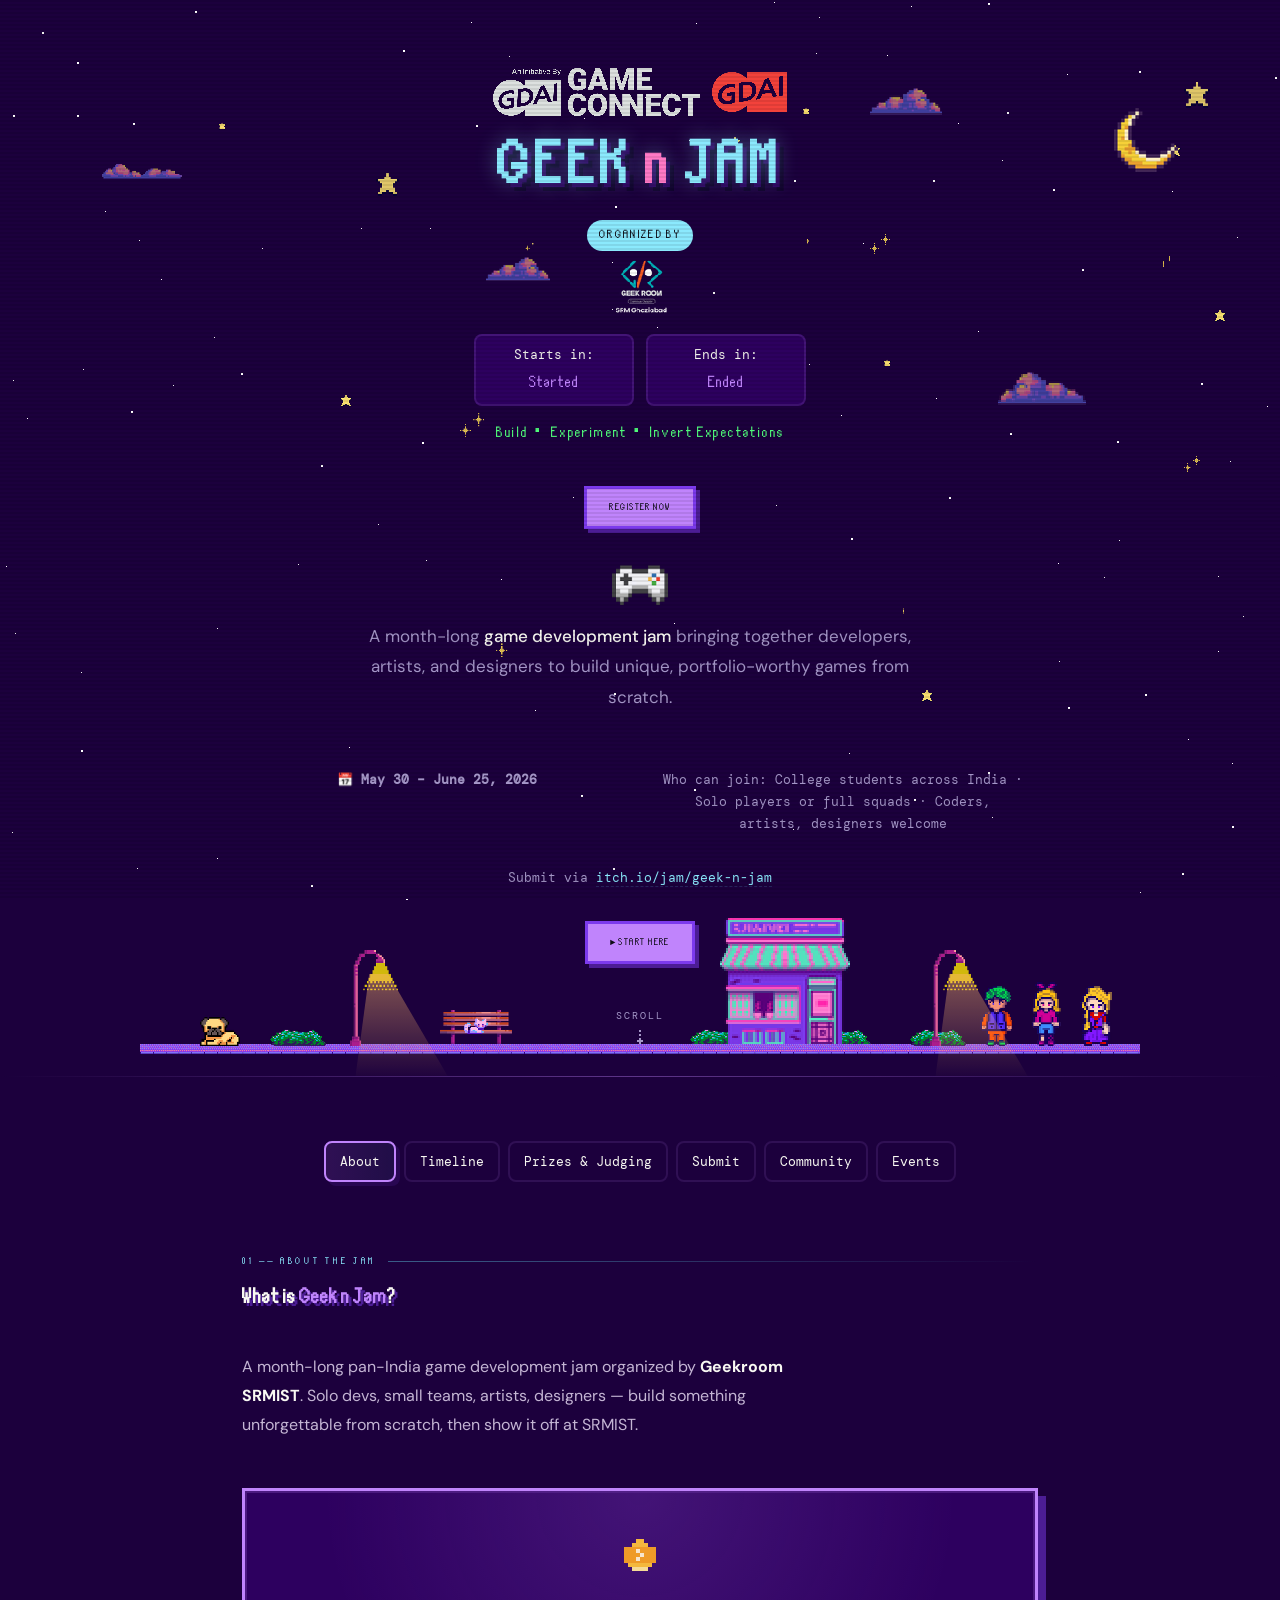
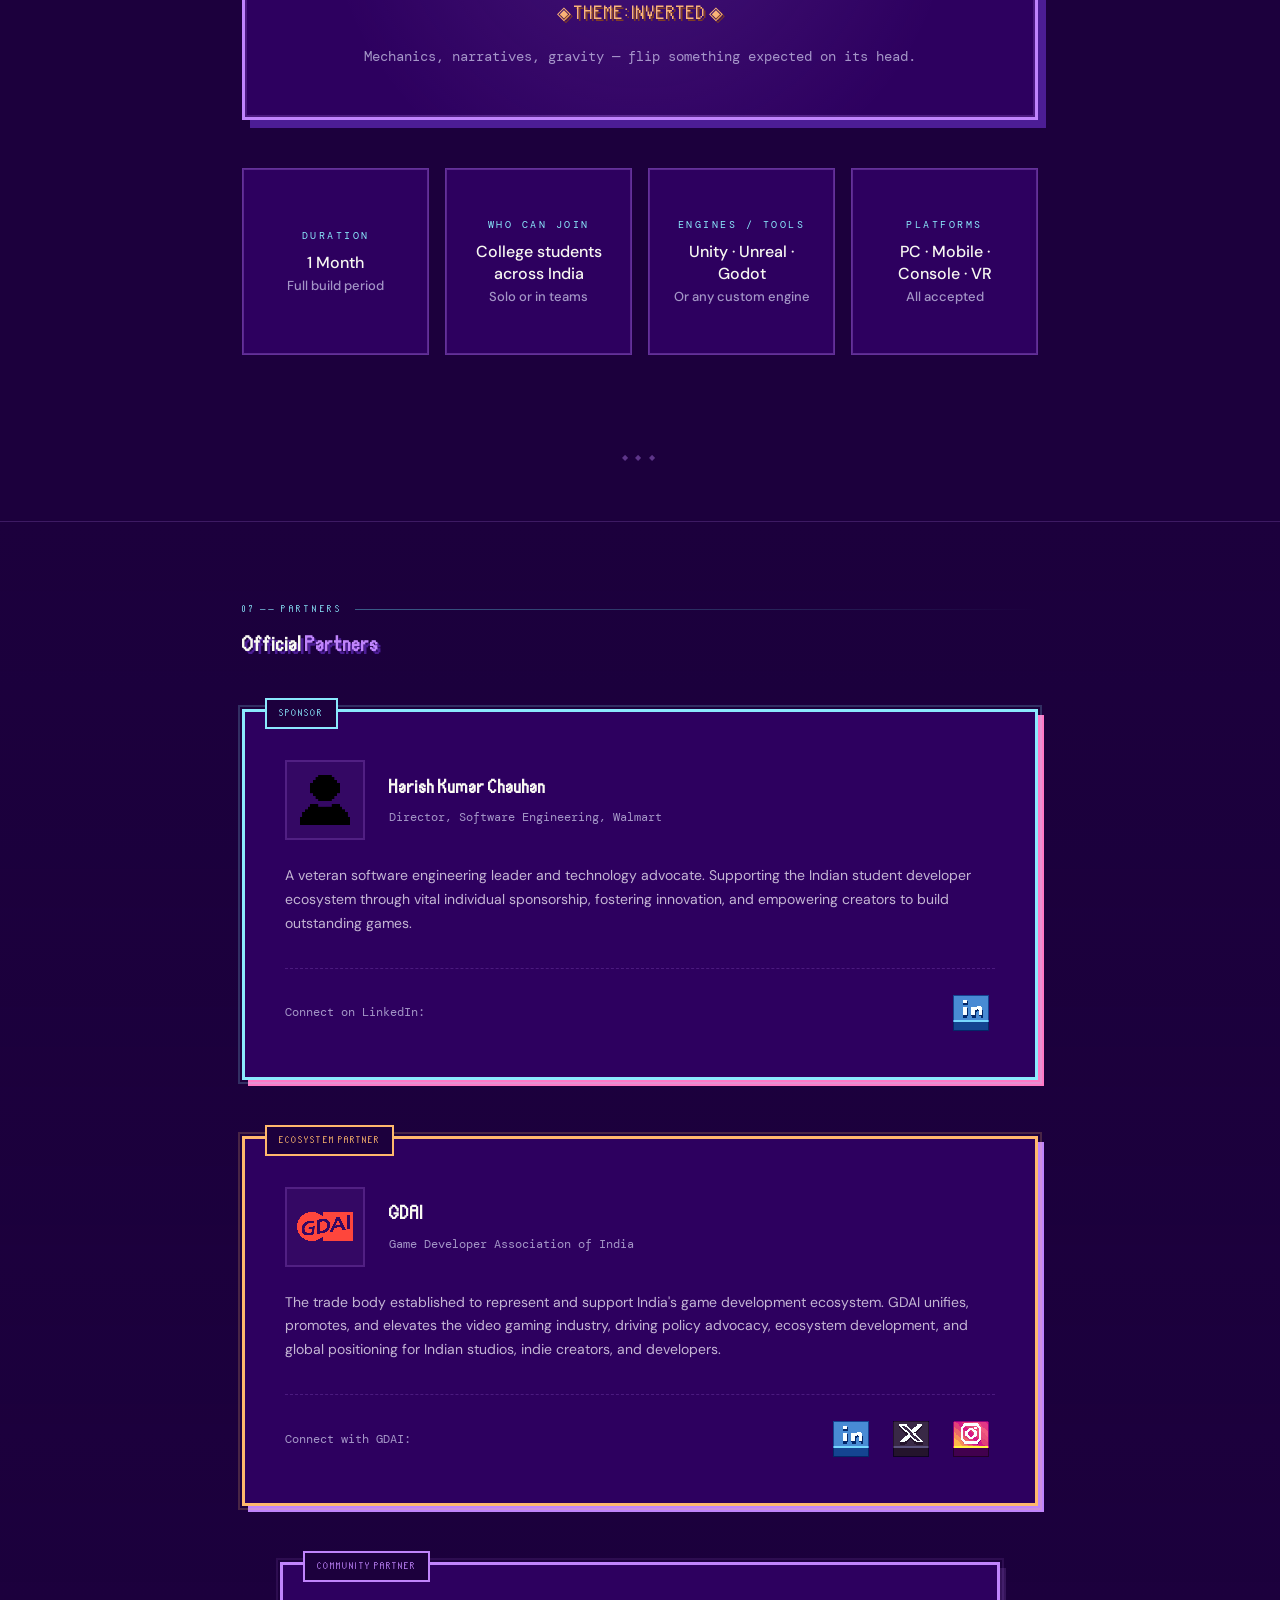
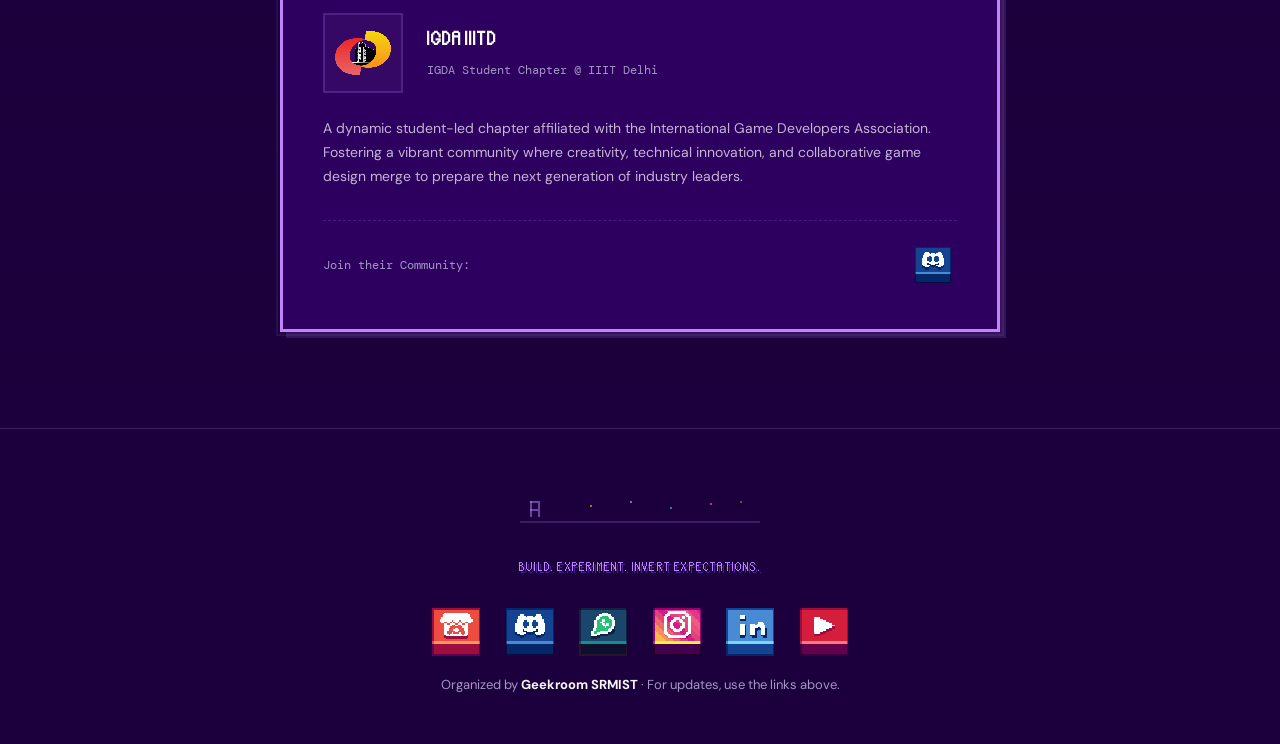
==== commit d7611944: "star z index fix and added rulebook" ====
--- a/index.html
+++ b/index.html
@@ -592,6 +592,10 @@
             <p style="margin-top:1.25rem;font-size:13px;color:var(--c-muted);font-family:var(--font-mono)">
               ⚠ Game must be built entirely during the jam period. Previously built games will not be considered.
             </p>
+            <div style="margin-top:1.5rem;text-align:center">
+              <a href="https://docs.google.com/document/d/1cCndAC63BEivQ8rDh2nVdGDb1orjNsufDddfOqzunu8/edit?usp=sharing"
+                target="_blank" rel="noopener noreferrer" class="btn btn-outline">OPEN RULEBOOK</a>
+            </div>
           </div>
         </section>
 
--- a/style.css
+++ b/style.css
@@ -29,6 +29,8 @@
   font-family: var(--font-body);
   font-size: 16px;
   line-height: 1.7;
+  position: relative;
+  isolation: isolate;
   overflow-x: hidden;
 }
 
@@ -47,7 +49,7 @@
   position: fixed;
   inset: 0;
   pointer-events: none;
-  z-index: 0;
+  z-index: -1;
   overflow: hidden;
 }
 .star {
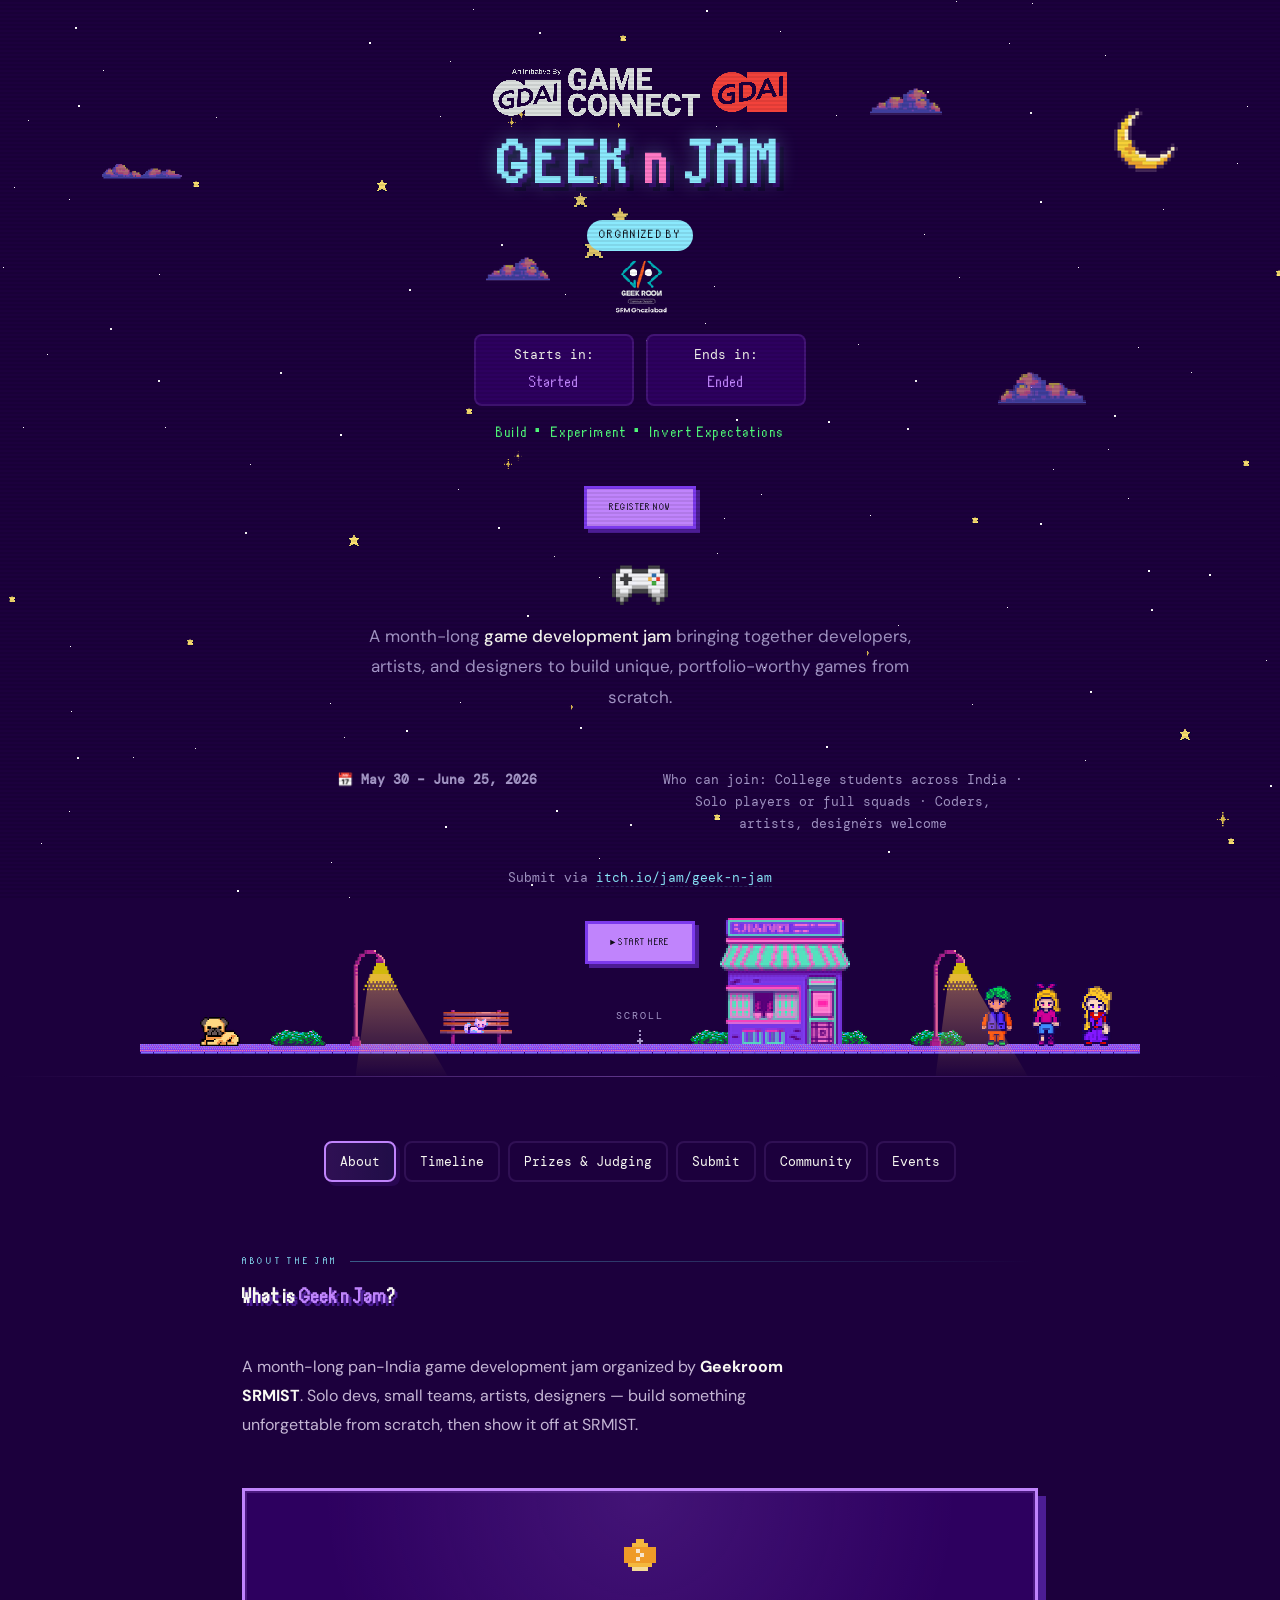
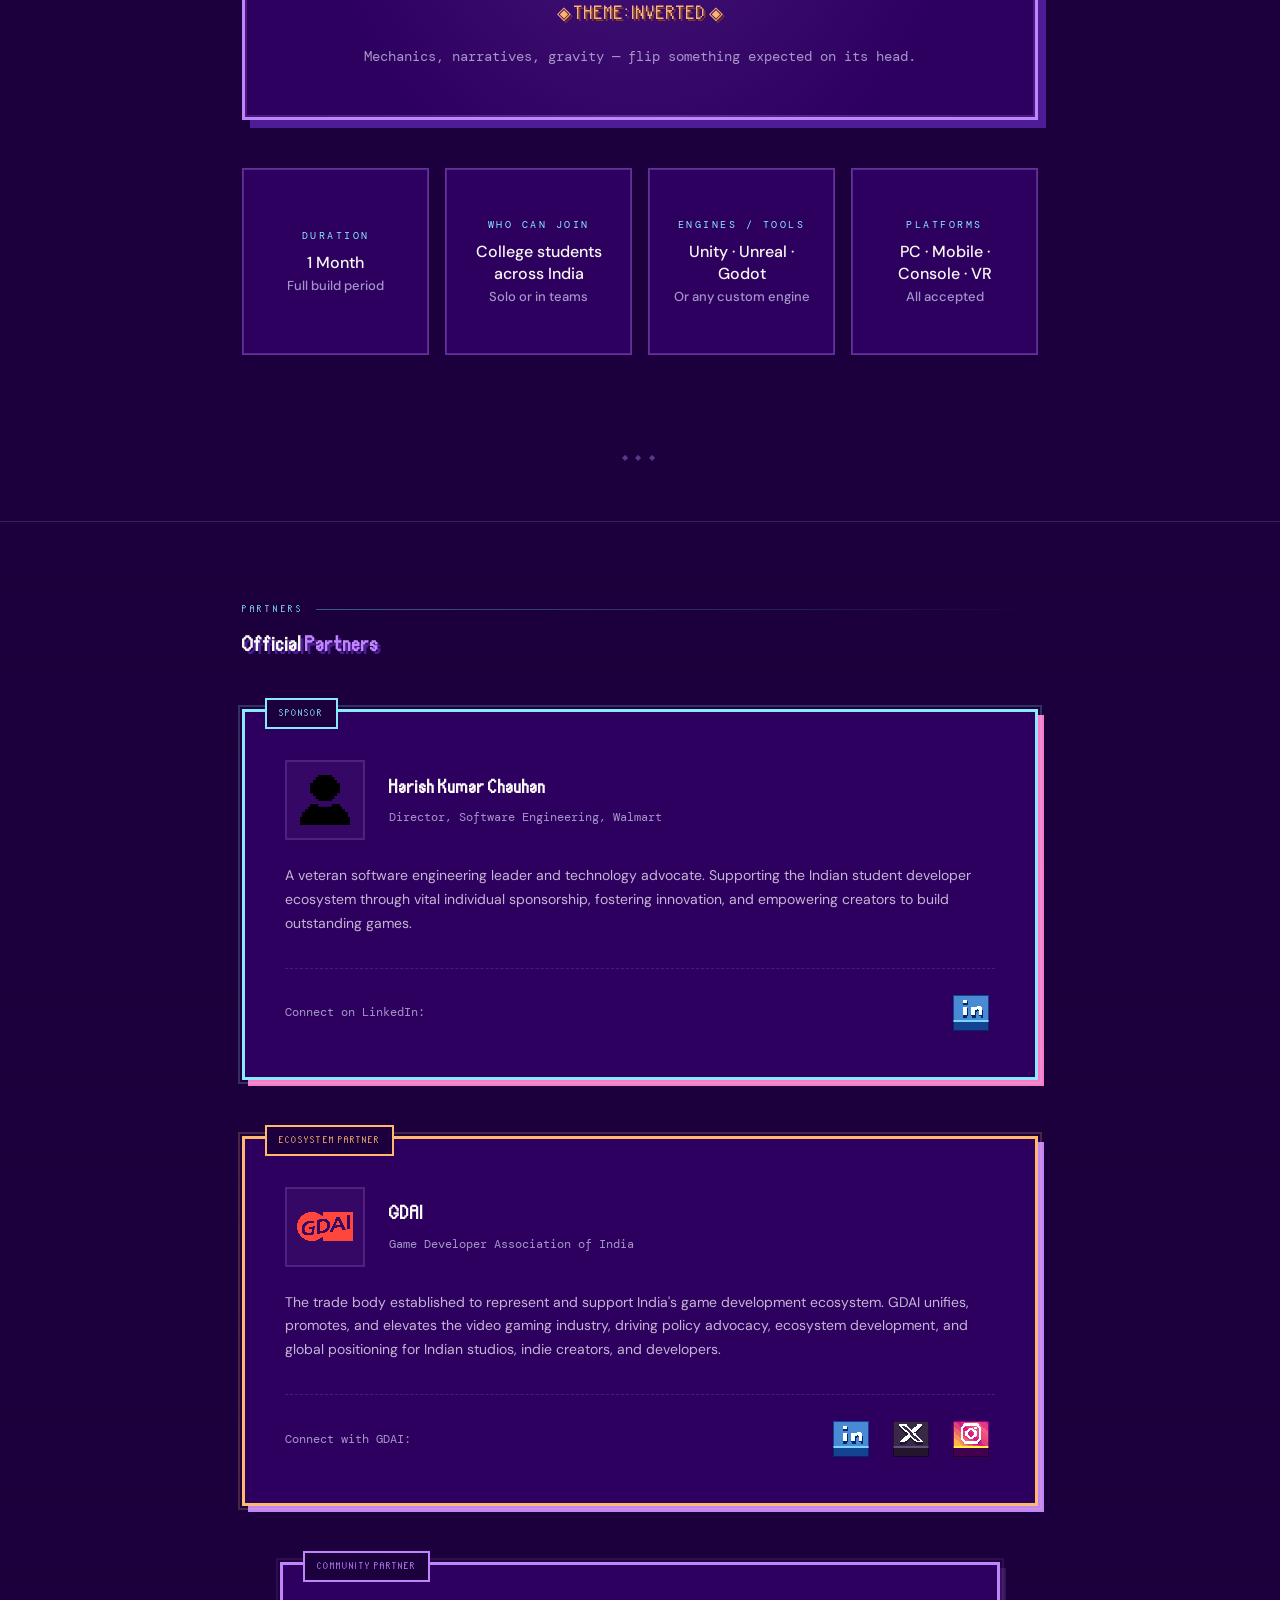
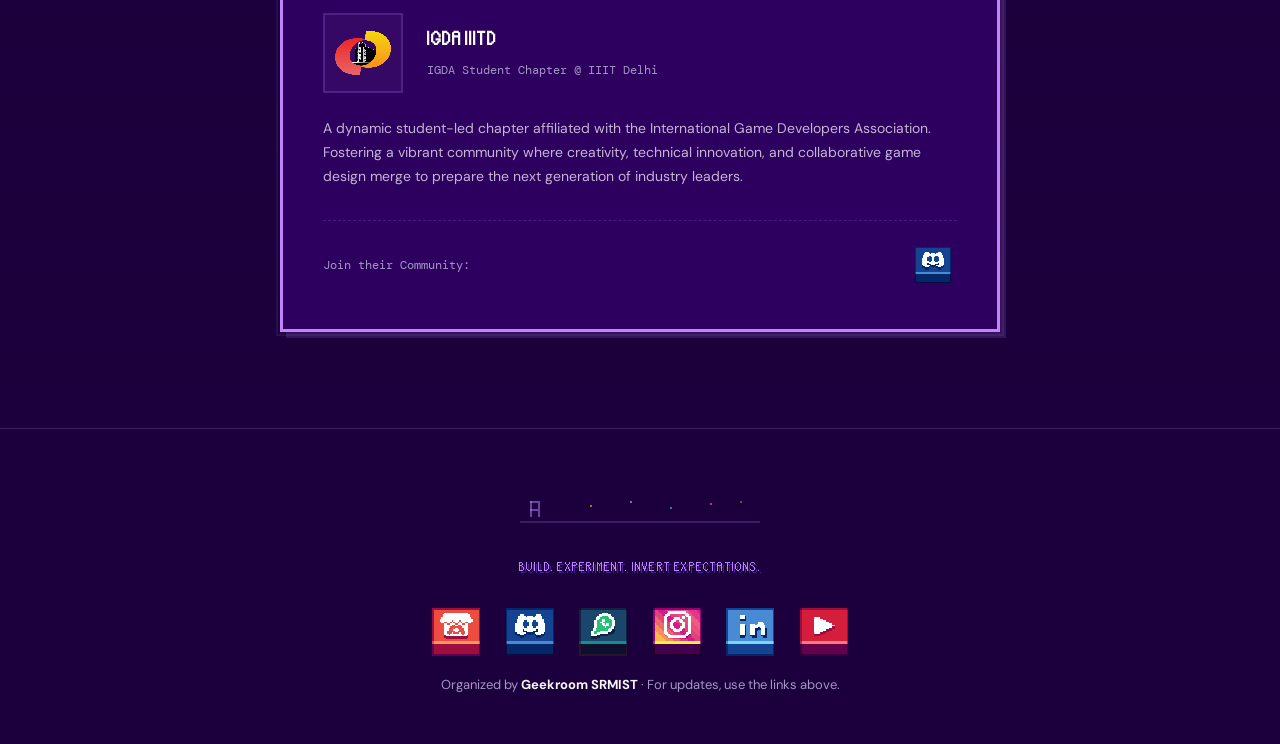
==== commit 77b35af1: "final polish" ====
--- a/index.html
+++ b/index.html
@@ -167,7 +167,7 @@
         <!-- ── ABOUT + THEME ── -->
         <section id="details">
           <div class="wrap">
-            <div class="section-label">01 ── ABOUT THE JAM</div>
+            <div class="section-label">ABOUT THE JAM</div>
             <h2 class="section-title">What is <span class="accent">Geek n Jam</span>?</h2>
 
             <p style="font-size:16px;color:#c4b5d4;max-width:600px;margin-bottom:3rem;line-height:1.8">
@@ -231,7 +231,7 @@
         <!-- ── TIMELINE ── -->
         <section style="padding: 3rem 0 4rem;">
           <div class="wrap">
-            <div class="section-label">01.5 ── THE SCHEDULE</div>
+            <div class="section-label">THE SCHEDULE</div>
             <h2 class="section-title">Geek n Jam 2026 — <span class="accent">Timeline</span></h2>
           </div>
 
@@ -399,7 +399,7 @@
         <!-- ── PRIZES & JUDGING ── -->
         <section>
           <div class="wrap">
-            <div class="section-label">04 ── PRIZE POOL</div>
+            <div class="section-label">PRIZE POOL</div>
             <h2 class="section-title">Rewards & <span class="accent">Prizes</span></h2>
 
             <div class="prizes-grid fade-up">
@@ -458,7 +458,7 @@
               sponsored prizes may be added during the jam.
             </p>
 
-            <div class="section-label">05 ── JUDGING</div>
+            <div class="section-label">JUDGING</div>
             <h2 class="section-title">Judging <span class="accent">Categories</span></h2>
 
             <div class="categories-grid fade-up">
@@ -560,7 +560,7 @@
         <!-- ── SUBMISSION ── -->
         <section>
           <div class="wrap">
-            <div class="section-label">02 ── WHAT TO SUBMIT</div>
+            <div class="section-label">WHAT TO SUBMIT</div>
             <h2 class="section-title">Submission <span class="accent">Requirements</span></h2>
             <ul class="req-list fade-up">
               <li><span class="bullet">▶</span>Playable game build — your game must actually run</li>
@@ -579,7 +579,7 @@
         <!-- ── RULES ── -->
         <section>
           <div class="wrap">
-            <div class="section-label">03 ── THE RULES</div>
+            <div class="section-label">THE RULES</div>
             <h2 class="section-title">What's <span class="accent">Allowed</span></h2>
             <div class="rules-grid fade-up">
               <div class="rule-pill no"><span class="rule-pill-icon">✕</span>No AI-generated assets</div>
@@ -608,7 +608,7 @@
         <!-- ── WHAT MAKES IT SPECIAL ── -->
         <section>
           <div class="wrap">
-            <div class="section-label">05 ── WHY JOIN</div>
+            <div class="section-label">WHY JOIN</div>
             <h2 class="section-title">What Makes This <span class="accent">Special</span></h2>
             <div class="special-grid fade-up">
               <div class="special-card">
@@ -687,7 +687,7 @@
       <div id="tab-events" class="tab-panel" hidden>
         <section>
           <div class="wrap">
-            <div class="section-label">06 ── EVENTS</div>
+            <div class="section-label">EVENTS</div>
             <h2 class="section-title">Weekly <span class="accent">Speakers</span></h2>
             <p style="color:var(--c-muted);margin-bottom:1rem">Eight weekly sessions starting from <strong>May 30,
                 2026</strong>. Speakers will be announced — currently marked as coming soon.</p>
@@ -763,7 +763,7 @@
   <!-- ── PARTNERS ── -->
   <section id="partners" class="partners-section">
     <div class="wrap">
-      <div class="section-label">07 ── PARTNERS</div>
+      <div class="section-label">PARTNERS</div>
       <h2 class="section-title">Official <span class="accent">Partners</span></h2>
 
       <div class="partners-container fade-up">
